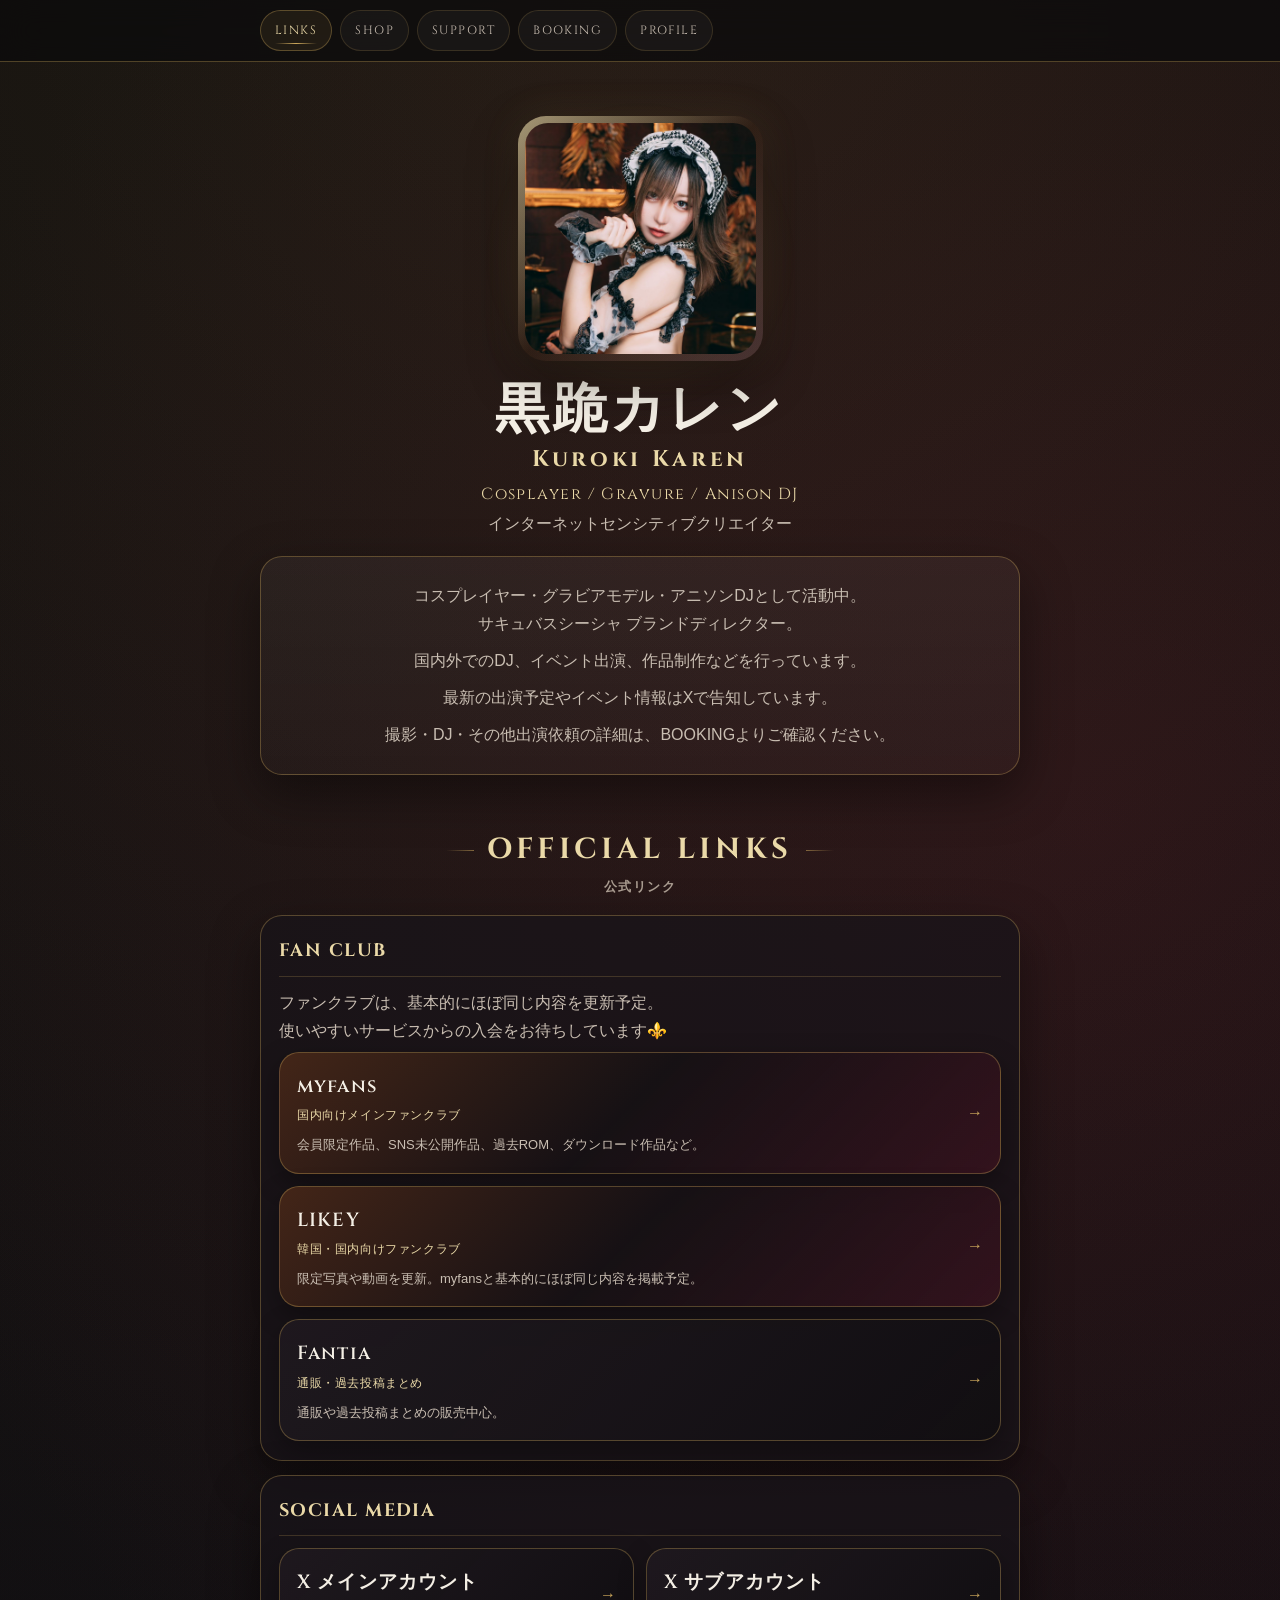
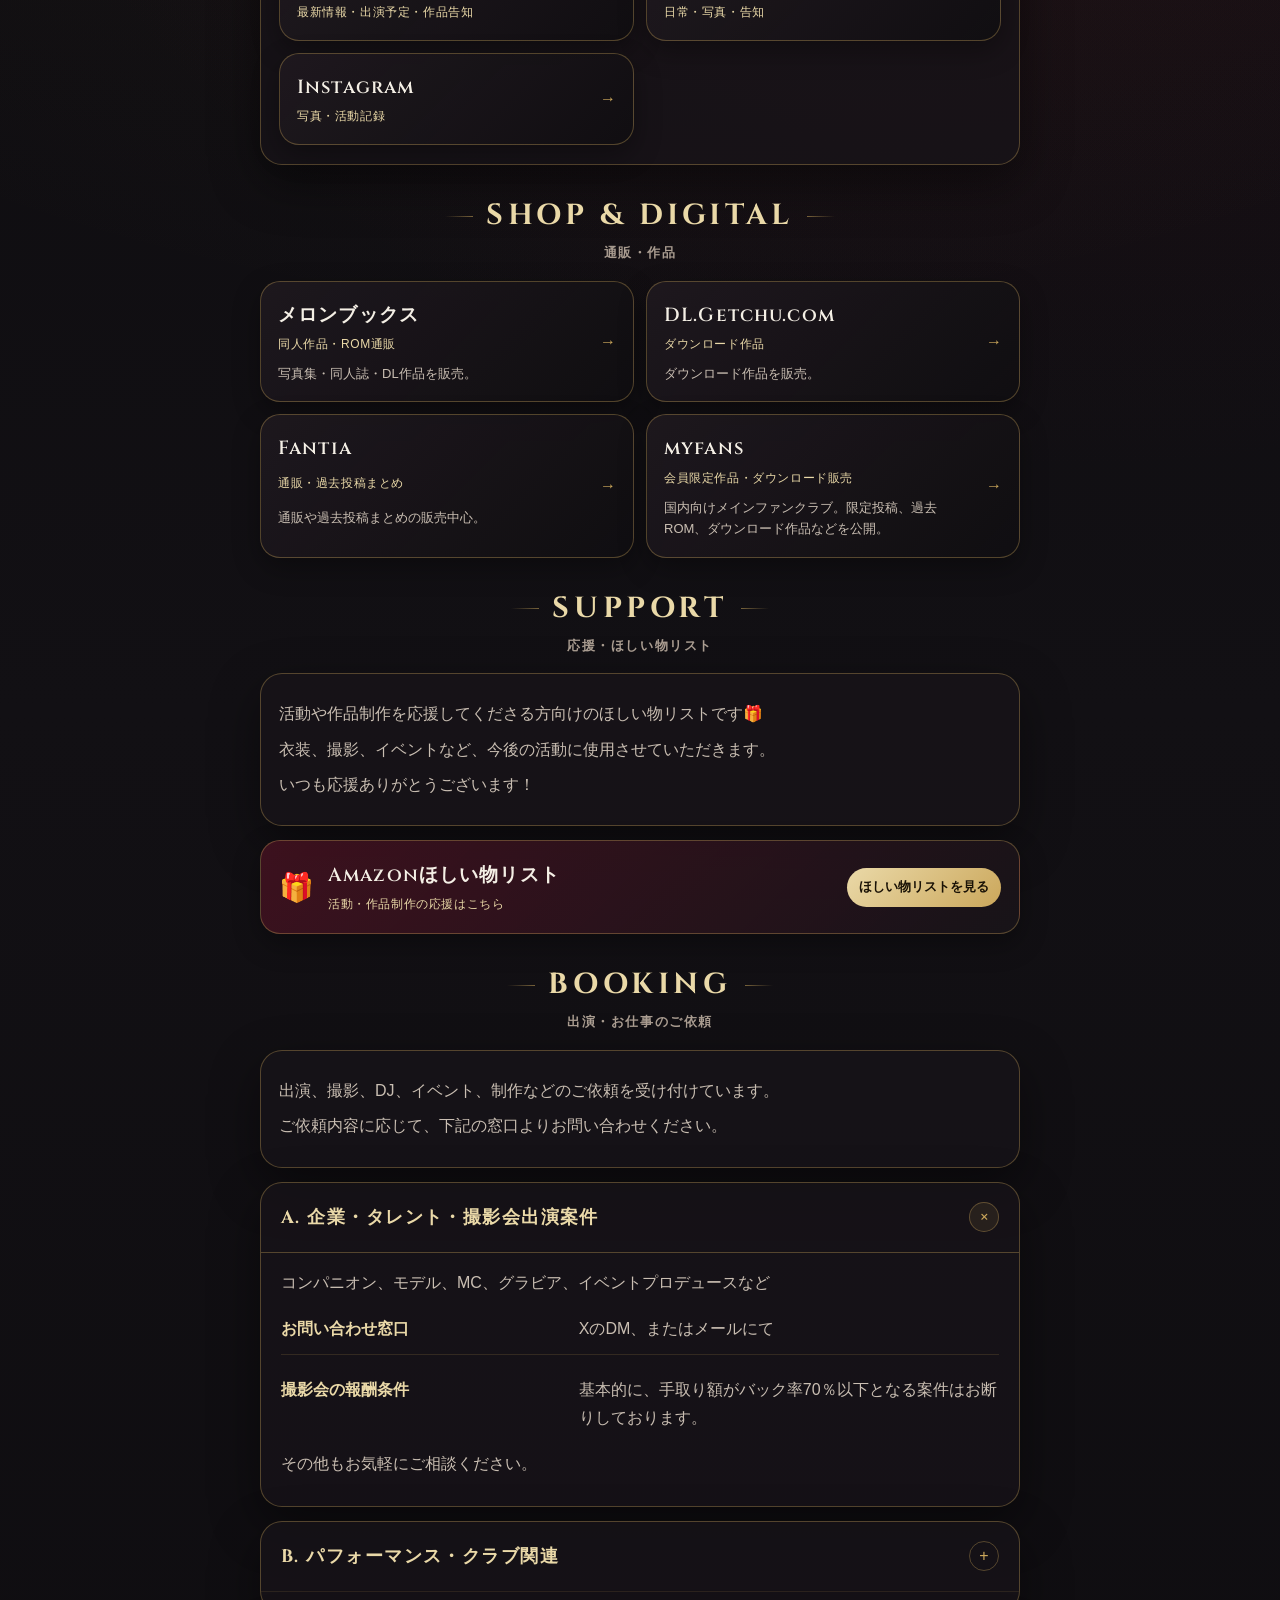
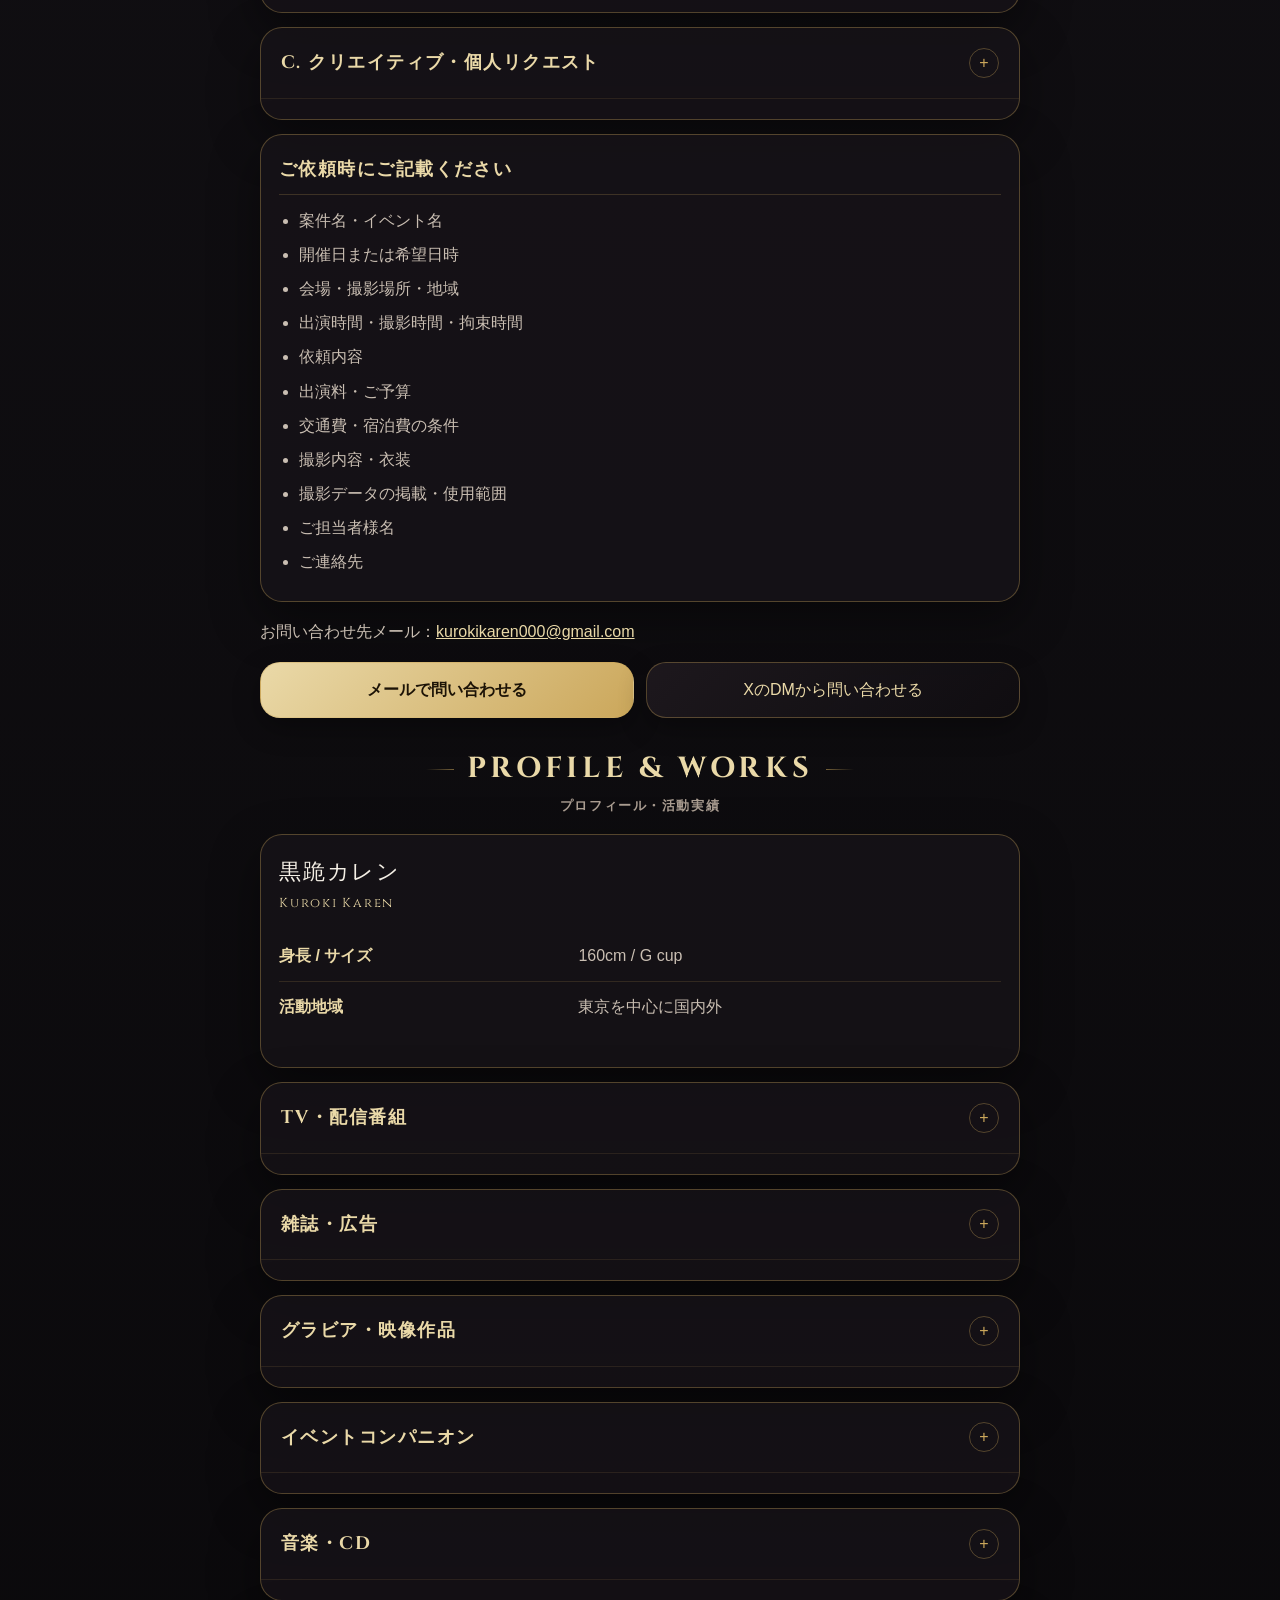
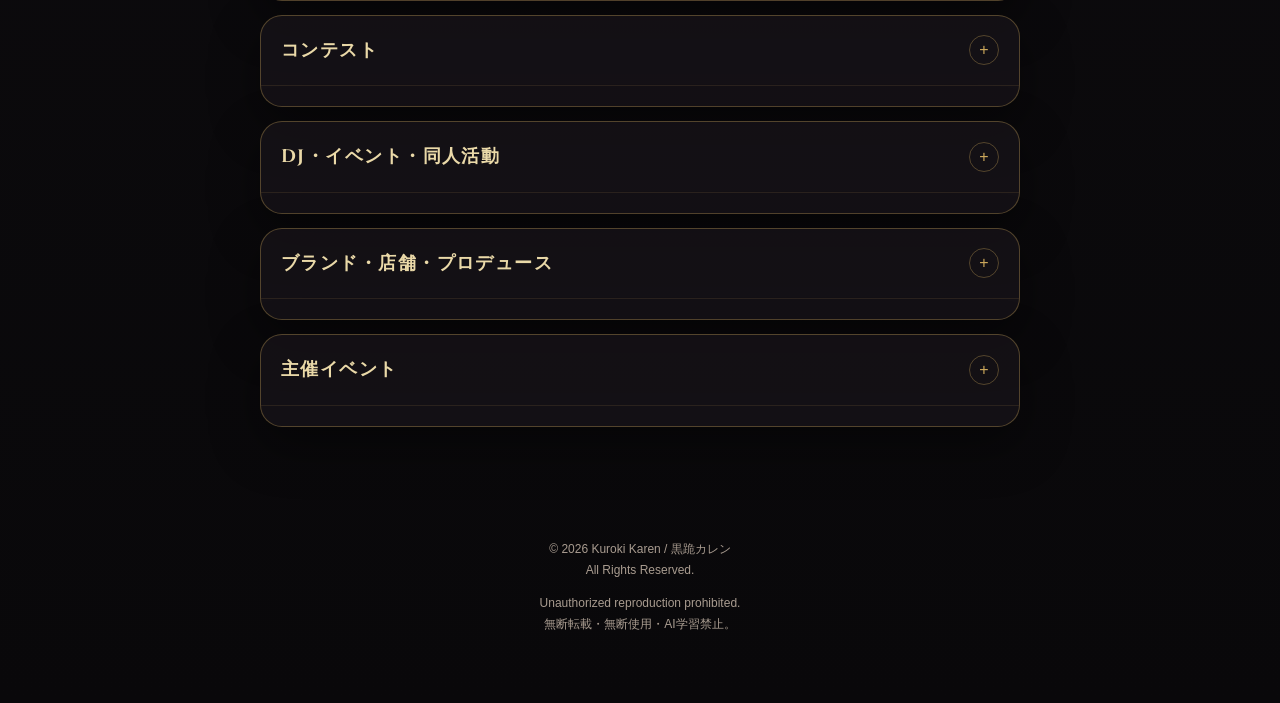
==== index.html @ 78066bfc "Update index.html" ====
<!DOCTYPE html>
<html lang="ja" class="no-js">
<head>
<meta charset="UTF-8" />
<meta name="viewport" content="width=device-width, initial-scale=1.0, viewport-fit=cover" />
<title>黒跪カレン Kuroki Karen｜Official Links</title>
<meta name="description" content="コスプレイヤー・グラビアモデル・アニソンDJとして活動する黒跪カレンのプロフィール、SNS、ファンクラブ、通販、作品、仕事依頼をまとめた公式リンクページです。" />
<meta name="theme-color" content="#0B0A0C" />
<link rel="canonical" href="https://kurokikaren000.github.io/" />
<link rel="icon" type="image/png" href="assets/favicon.png" />
<link rel="apple-touch-icon" href="assets/favicon.png" />
<meta property="og:type" content="profile" />
<meta property="og:url" content="https://kurokikaren000.github.io/" />
<meta property="og:title" content="黒跪カレン｜Official Links" />
<meta property="og:description" content="Cosplayer / Gravure / Anison DJ 黒跪カレンの公式プロフィール・SNS・ファンクラブ・作品情報。" />
<meta property="og:image" content="https://kurokikaren000.github.io/assets/ogp.webp" />
<meta property="og:site_name" content="黒跪カレン Official Links" />
<meta name="twitter:card" content="summary_large_image" />
<meta name="twitter:title" content="黒跪カレン｜Official Links" />
<meta name="twitter:description" content="Cosplayer / Gravure / Anison DJ 黒跪カレンの公式プロフィール・SNS・ファンクラブ・作品情報。" />
<meta name="twitter:image" content="https://kurokikaren000.github.io/assets/ogp.webp" />
<link rel="preconnect" href="https://fonts.googleapis.com" />
<link rel="preconnect" href="https://fonts.gstatic.com" crossorigin />
<link href="https://fonts.googleapis.com/css2?family=Cinzel:wght@400;600&display=swap" rel="stylesheet" />
<link rel="stylesheet" href="style.css?v=4" />
</head>
<body>
<span id="top"></span>
<a class="skip-link" href="#main">本文へスキップ</a>

<nav class="topnav" aria-label="ページ内ナビ">
  <ul>
    <li><a href="#links">LINKS</a></li>
    <li><a href="#shop">SHOP</a></li>
    <li><a href="#support">SUPPORT</a></li>
    <li><a href="#booking">BOOKING</a></li>
    <li><a href="#profile">PROFILE</a></li>
  </ul>
</nav>

<main id="main">
  <header class="profile">
    <div class="avatar">
      <img src="assets/profile.webp" width="800" height="800" alt="黒跪カレンのプロフィール写真" decoding="async" />
    </div>

    <h1 class="name">黒跪カレン<span class="name-en">Kuroki&nbsp;Karen</span></h1>
    <p class="role">Cosplayer / Gravure / Anison DJ</p>
    <p class="role-sub">インターネットセンシティブクリエイター</p>

    <div class="bio">
      <p>コスプレイヤー・グラビアモデル・アニソンDJとして活動中。<br>サキュバスシーシャ ブランドディレクター。</p>
      <p>国内外でのDJ、イベント出演、作品制作などを行っています。</p>
      <p>最新の出演予定やイベント情報はXで告知しています。</p>
      <p>撮影・DJ・その他出演依頼の詳細は、BOOKINGよりご確認ください。</p>
    </div>
  </header>

  <section class="block" id="links" aria-labelledby="links-h">
    <h2 class="sec-title" id="links-h"><span class="en">OFFICIAL LINKS</span><span class="ja">公式リンク</span></h2>

    <div class="panel">
      <h3 class="panel-h">FAN CLUB</h3>
      <p class="note">ファンクラブは、基本的にほぼ同じ内容を更新予定。<br>使いやすいサービスからの入会をお待ちしています⚜️</p>

      <div class="cards">
        <a class="card card--pick" href="https://myfans.jp/kuroki_karen?utm_medium=referral&utm_source=share&utm_campaign=user_show_share" target="_blank" rel="noopener noreferrer">
          <span class="card-head"><span class="card-title">myfans</span><span class="card-sub">国内向けメインファンクラブ</span></span>
          <span class="card-desc">会員限定作品、SNS未公開作品、過去ROM、ダウンロード作品など。</span>
          <span class="card-go" aria-hidden="true">→</span>
        </a>
        <a class="card card--pick" href="https://linkpota.to/kuroki_karen" target="_blank" rel="noopener noreferrer">
          <span class="card-head"><span class="card-title">LIKEY</span><span class="card-sub">韓国・国内向けファンクラブ</span></span>
          <span class="card-desc">限定写真や動画を更新。myfansと基本的にほぼ同じ内容を掲載予定。</span>
          <span class="card-go" aria-hidden="true">→</span>
        </a>
        <a class="card" href="https://fantia.jp/fanclubs/16876" target="_blank" rel="noopener noreferrer">
          <span class="card-head"><span class="card-title">Fantia</span><span class="card-sub">通販・過去投稿まとめ</span></span>
          <span class="card-desc">通販や過去投稿まとめの販売中心。</span>
          <span class="card-go" aria-hidden="true">→</span>
        </a>
      </div>
    </div>

    <div class="panel">
      <h3 class="panel-h">SOCIAL MEDIA</h3>
      <div class="cards cards--2">
        <a class="card" href="https://x.com/kuroki_karen" target="_blank" rel="noopener noreferrer">
          <span class="card-head"><span class="card-title">X メインアカウント</span><span class="card-sub">最新情報・出演予定・作品告知</span></span>
          <span class="card-go" aria-hidden="true">→</span>
        </a>
        <a class="card" href="https://x.com/kuroki_karen000" target="_blank" rel="noopener noreferrer">
          <span class="card-head"><span class="card-title">X サブアカウント</span><span class="card-sub">日常・写真・告知</span></span>
          <span class="card-go" aria-hidden="true">→</span>
        </a>
        <a class="card" href="https://www.instagram.com/kuroki_karen/" target="_blank" rel="noopener noreferrer">
          <span class="card-head"><span class="card-title">Instagram</span><span class="card-sub">写真・活動記録</span></span>
          <span class="card-go" aria-hidden="true">→</span>
        </a>
      </div>
    </div>
  </section>

  <section class="block" id="shop" aria-labelledby="shop-h">
    <h2 class="sec-title" id="shop-h"><span class="en">SHOP &amp; DIGITAL</span><span class="ja">通販・作品</span></h2>
    <div class="cards cards--2">
      <a class="card" href="https://www.melonbooks.co.jp/circle/index.php?circle_id=67396" target="_blank" rel="noopener noreferrer">
        <span class="card-head"><span class="card-title">メロンブックス</span><span class="card-sub">同人作品・ROM通販</span></span>
        <span class="card-desc">写真集・同人誌・DL作品を販売。</span><span class="card-go" aria-hidden="true">→</span>
      </a>
      <a class="card" href="https://dl.getchu.com/search/dojin_circle_detail.php?id=7121" target="_blank" rel="noopener noreferrer">
        <span class="card-head"><span class="card-title">DL.Getchu.com</span><span class="card-sub">ダウンロード作品</span></span>
        <span class="card-desc">ダウンロード作品を販売。</span><span class="card-go" aria-hidden="true">→</span>
      </a>
      <a class="card" href="https://fantia.jp/fanclubs/16876" target="_blank" rel="noopener noreferrer">
        <span class="card-head"><span class="card-title">Fantia</span><span class="card-sub">通販・過去投稿まとめ</span></span>
        <span class="card-desc">通販や過去投稿まとめの販売中心。</span><span class="card-go" aria-hidden="true">→</span>
      </a>
      <a class="card" href="https://myfans.jp/kuroki_karen?utm_medium=referral&utm_source=share&utm_campaign=user_show_share" target="_blank" rel="noopener noreferrer">
        <span class="card-head"><span class="card-title">myfans</span><span class="card-sub">会員限定作品・ダウンロード販売</span></span>
        <span class="card-desc">国内向けメインファンクラブ。限定投稿、過去ROM、ダウンロード作品などを公開。</span><span class="card-go" aria-hidden="true">→</span>
      </a>
    </div>
  </section>

  <section class="block" id="support" aria-labelledby="support-h">
    <h2 class="sec-title" id="support-h"><span class="en">SUPPORT</span><span class="ja">応援・ほしい物リスト</span></h2>
    <div class="lead">
      <p>活動や作品制作を応援してくださる方向けのほしい物リストです🎁</p>
      <p>衣装、撮影、イベントなど、今後の活動に使用させていただきます。</p>
      <p>いつも応援ありがとうございます！</p>
    </div>
    <a class="support-card" href="https://www.amazon.jp/hz/wishlist/ls/1CM49VY6FRV9Y?ref_=wl_share" target="_blank" rel="noopener noreferrer">
      <span class="gift" aria-hidden="true">🎁</span>
      <span class="support-text"><span class="card-title">Amazonほしい物リスト</span><span class="card-sub">活動・作品制作の応援はこちら</span></span>
      <span class="support-btn">ほしい物リストを見る</span>
    </a>
  </section>

  <section class="block" id="booking" aria-labelledby="booking-h">
    <h2 class="sec-title" id="booking-h"><span class="en">BOOKING</span><span class="ja">出演・お仕事のご依頼</span></h2>
    <div class="lead">
      <p>出演、撮影、DJ、イベント、制作などのご依頼を受け付けています。</p>
      <p>ご依頼内容に応じて、下記の窓口よりお問い合わせください。</p>
    </div>

    <div class="panel"><h3 class="panel-h">A. 企業・タレント・撮影会出演案件</h3>
      <p class="note">コンパニオン、モデル、MC、グラビア、イベントプロデュースなど</p>
      <dl class="pricing"><div><dt>お問い合わせ窓口</dt><dd>XのDM、またはメールにて</dd></div><div><dt>撮影会の報酬条件</dt><dd>基本的に、手取り額がバック率70％以下となる案件はお断りしております。</dd></div></dl>
      <p class="note">その他もお気軽にご相談ください。</p>
    </div>

    <div class="panel"><h3 class="panel-h">B. パフォーマンス・クラブ関連</h3>
      <p class="note">DJ、パーティーガール、イベントプロデュース、ブッキングなど</p>
      <p class="contact-line">窓口：<a href="https://x.com/kuroki_karen" target="_blank" rel="noopener noreferrer">XのDM</a></p>
      <dl class="pricing"><div><dt>DJ出演</dt><dd>8,000円〜＋交通費</dd></div><div><dt>テキーラガール / パーティーガール</dt><dd>固定10,000円〜＋販売バック</dd></div><div><dt>イベントプロデュース / ブッキング</dt><dd>内容、規模、拘束時間により応相談</dd></div></dl>
      <p class="note">イベント規模、拘束時間、遠征の有無などにより、料金は別途ご相談可能です。</p>
    </div>

    <div class="panel"><h3 class="panel-h">C. クリエイティブ・個人リクエスト</h3>
      <p class="note">個人撮影、デザイン、ROM表紙制作、イラスト制作、同人イベント売り子など</p>
      <p class="contact-line">窓口：<a href="https://x.com/kuroki_karen" target="_blank" rel="noopener noreferrer">XのDM</a></p>
      <dl class="pricing"><div><dt>個人リクエスト撮影｜私服などの屋外撮影</dt><dd>1時間 10,000円</dd></div><div><dt>個人リクエスト撮影｜セクシー衣装の室内撮影</dt><dd>1時間 15,000円前後</dd></div><div><dt>動画撮影オプション</dt><dd>＋5,000円 / 1時間</dd></div><div><dt>同人イベントの売り子</dt><dd>基本15,000円〜＋往復交通費</dd></div><div><dt>ROM表紙制作</dt><dd>5,000円〜</dd></div><div><dt>カラーイラスト制作</dt><dd>背景なし・キャラクター単体 10,000円〜</dd></div></dl>
      <div class="inner-panel"><h4 class="panel-h">個人撮影の重要事項</h4><ul class="checklist"><li>ヌード撮影はお受けしておりません</li><li>撮影データの無断販売・無断掲載は禁止です</li><li>掲載時はレタッチおよび事前確認が必須です</li><li>スタジオ代はご依頼者様のご負担をお願いいたします</li><li>撮影内容、衣装、場所によってはお受けできない場合があります</li></ul></div>
      <p class="note">ROM表紙制作はリテイク1回まで、納期は2週間〜1か月程度です。<br>販売物への使用など商用利用を伴う場合は、内容により料金が変動します。<br>その他の詳細はXのDMにてご相談ください。</p>
    </div>

    <div class="panel"><h3 class="panel-h">ご依頼時にご記載ください</h3>
      <ul class="checklist"><li>案件名・イベント名</li><li>開催日または希望日時</li><li>会場・撮影場所・地域</li><li>出演時間・撮影時間・拘束時間</li><li>依頼内容</li><li>出演料・ご予算</li><li>交通費・宿泊費の条件</li><li>撮影内容・衣装</li><li>撮影データの掲載・使用範囲</li><li>ご担当者様名</li><li>ご連絡先</li></ul>
    </div>

    <p class="contact-line">お問い合わせ先メール：<a href="mailto:kurokikaren000@gmail.com">kurokikaren000@gmail.com</a></p>
    <div class="btn-row"><a class="btn btn--gold" href="mailto:kurokikaren000@gmail.com?subject=出演・お仕事のご依頼">メールで問い合わせる</a><a class="btn" href="https://x.com/kuroki_karen" target="_blank" rel="noopener noreferrer">XのDMから問い合わせる</a></div>
  </section>

  <section class="block" id="profile" aria-labelledby="profile-h">
    <h2 class="sec-title" id="profile-h"><span class="en">PROFILE &amp; WORKS</span><span class="ja">プロフィール・活動実績</span></h2>
    <div class="panel"><p class="works-name">黒跪カレン<span>Kuroki Karen</span></p><dl class="facts"><div><dt>身長 / サイズ</dt><dd>160cm / G cup</dd></div><div><dt>活動地域</dt><dd>東京を中心に国内外</dd></div></dl></div>
    <div class="panel"><h3 class="panel-h">TV・配信番組</h3><ul class="works"><li>Tokyo MX「エスエス」商品紹介コーナー レギュラー出演</li><li>Tokyo MX「エスエス」年明けカウントダウン エキストラ出演</li><li>FRESH!「うにいかTV」メインMC・冠番組出演</li></ul></div>
    <div class="panel"><h3 class="panel-h">雑誌・広告</h3><ul class="works"><li>「実話ナックルズGOLD」3月号 グラビア掲載</li><li>dazzystore 歌舞伎町ハロウィン ドレス衣装広告モデル</li><li>「月刊コミックZERO-SUM」裏表紙 コスプレ掲載</li><li>「2025コスホリックSPECIAL」Fantia広告モデル掲載</li></ul></div>
    <div class="panel"><h3 class="panel-h">グラビア・映像作品</h3><ul class="works"><li>DMMDL VR「Apartment Days! act1 黒跪カレン」出演</li><li>DMMDL VR「Apartment Days! act2 黒跪カレン」出演</li><li>NIKKE C105公式動画 ラピ役出演</li></ul></div>
    <div class="panel"><h3 class="panel-h">イベントコンパニオン</h3><ul class="works"><li>イギリス「HYPER JAPAN 2019」日本代表コスプレイヤー</li><li>シャドウバース アルテマ杯 コンパニオン／アルビダ役</li></ul></div>
    <div class="panel"><h3 class="panel-h">音楽・CD</h3><ul class="works"><li>PariPismオリジナル楽曲「TEEN☆POP」メインボーカル（楽曲制作：まろん / IOSYS）</li></ul></div>
    <div class="panel"><h3 class="panel-h">コンテスト</h3><ul class="works"><li>TENGA ハロウィンコスプレコンテスト 優勝</li><li>アニクラJAM 第2回コスプレコンテスト 優勝</li><li>COSCREAM 2019 コスプレコンテスト 準優勝</li></ul></div>
    <div class="panel"><h3 class="panel-h">DJ・イベント・同人活動</h3><ul class="works"><li>TENGA × 原宿ビットシアター トークショー ゲスト出演</li><li>歌舞伎町「PariPism」レギュラー出演（2016〜2018）</li><li>肉フェス TOKYO 2017 WONDERLAND 出演</li><li>夏の宴・冬の宴 出演</li><li>泡パ GIRLS SUMMER（club asia）出演</li><li>アニクラTMA 出演</li><li>2024 夏の宴 BLACK STAGE DJ出演</li><li>「ガヴリールドロップアウト」原作者・うかみ先生スペースにて売り子</li><li>東方サークル「冷女又」るなてぃっく先生スペースにて売り子</li><li>マカオ「IF同人文化祭15」DJ出演</li><li>肉フェス2025 やぐらステージ DJ出演</li><li>シンガポール「Costica Indies+ 2025」DJ出演</li></ul></div>
    <div class="panel"><h3 class="panel-h">ブランド・店舗・プロデュース</h3><ul class="works"><li>AngelShisha WINGS 店長</li><li>持ち運びシーシャ「SLASH」公式アンバサダー</li><li>サキュバスシーシャ ブランドディレクター</li><li>六本木バーレスク主催「#ヤバイがすぎる」イベントプロデュース・ブッキング担当</li></ul></div>
    <div class="panel"><h3 class="panel-h">主催イベント</h3><ul class="works"><li>女音</li><li>アニマッド</li><li>GeekBash</li></ul></div>
  </section>
</main>

<footer class="footer"><p class="copy">© <span id="year">2026</span> Kuroki Karen / 黒跪カレン<br>All Rights Reserved.</p><p class="warn">Unauthorized reproduction prohibited.<br>無断転載・無断使用・AI学習禁止。</p></footer>
<a class="to-top" href="#top" aria-label="ページ上部へ戻る">↑</a>
<script src="script.js" defer></script>
</body>
</html>
---- style.css ----
:root{
  --bg:#0b0a0c;--bg2:#151116;--panel:rgba(24,20,25,.72);--panel2:rgba(37,29,35,.78);
  --text:#f4efe5;--muted:#c9beb2;--soft:#a99c90;--gold:#cba75b;--gold-lt:#ead9a8;--gold-line:rgba(203,167,91,.35);
  --wine:#4b1222;--pink:#b98b93;--shadow:0 18px 50px rgba(0,0,0,.42);--radius:22px;--font-en:'Cinzel',serif;
}
*{box-sizing:border-box}html{scroll-behavior:smooth;background:var(--bg)}body{margin:0;color:var(--text);font-family:-apple-system,BlinkMacSystemFont,'Hiragino Kaku Gothic ProN','Yu Gothic',Meiryo,sans-serif;font-size:16px;line-height:1.75;background:radial-gradient(circle at 50% 0,rgba(203,167,91,.13),transparent 35%),radial-gradient(circle at 85% 15%,rgba(112,20,44,.22),transparent 26%),linear-gradient(180deg,#09080a,#121014 42%,#09080a);min-height:100vh;overflow-x:hidden}body::before{content:"";position:fixed;inset:0;z-index:-2;background-image:linear-gradient(rgba(255,255,255,.025) 1px,transparent 1px),linear-gradient(90deg,rgba(255,255,255,.018) 1px,transparent 1px);background-size:38px 38px;mask-image:linear-gradient(to bottom,rgba(0,0,0,.8),transparent 86%)}body::after{content:"";position:fixed;inset:0;z-index:-1;background:radial-gradient(circle at 20% 30%,rgba(203,167,91,.08),transparent 24%),radial-gradient(circle at 90% 70%,rgba(185,139,147,.12),transparent 28%);pointer-events:none}a{color:inherit}img{max-width:100%;display:block}.skip-link{position:absolute;left:-999px;top:8px;background:#fff;color:#000;padding:8px 12px;border-radius:8px;z-index:999}.skip-link:focus{left:8px}.topnav{position:sticky;top:0;z-index:50;padding:10px max(12px,env(safe-area-inset-left));backdrop-filter:blur(16px);background:rgba(11,10,12,.72);border-bottom:1px solid var(--gold-line)}.topnav ul{max-width:760px;margin:0 auto;padding:0;display:flex;gap:8px;list-style:none;overflow-x:auto;scrollbar-width:none}.topnav ul::-webkit-scrollbar{display:none}.topnav a{display:block;position:relative;white-space:nowrap;text-decoration:none;color:var(--muted);font-family:var(--font-en);font-size:12px;letter-spacing:.12em;padding:9px 14px;border:1px solid rgba(203,167,91,.18);border-radius:999px;background:rgba(255,255,255,.035);transition:.25s ease}.topnav a:hover,.topnav a.is-active{color:var(--gold-lt);border-color:var(--gold-line);background:rgba(203,167,91,.09)}.topnav a::after{content:"";position:absolute;left:14px;right:14px;bottom:6px;height:1px;background:linear-gradient(90deg,transparent,var(--gold),transparent);transform:scaleX(0);transition:.25s}.topnav a.is-active::after{transform:scaleX(1)}main{width:min(760px,calc(100% - 26px));margin:0 auto;padding:34px 0 70px}.profile{text-align:center;position:relative;isolation:isolate;padding:20px 0 24px}.profile::before{content:"";position:absolute;z-index:-1;width:310px;height:310px;left:50%;top:6px;transform:translateX(-50%);border-radius:50%;background:radial-gradient(circle,rgba(203,167,91,.16),transparent 68%);filter:blur(10px);animation:profileGlow 5.5s ease-in-out infinite}.avatar{position:relative;width:min(58vw,245px);margin:0 auto 22px;border-radius:28px;padding:7px;background:linear-gradient(135deg,rgba(234,217,168,.65),rgba(78,44,18,.18),rgba(185,139,147,.22));box-shadow:var(--shadow),0 0 38px rgba(203,167,91,.12);transition:.35s}.avatar::before{content:"";position:absolute;inset:-8px;border:1px solid rgba(231,216,176,.26);border-radius:34px;animation:avatarRing 7s linear infinite}.avatar img{aspect-ratio:1/1;object-fit:cover;border-radius:23px;background:#1b171b}.name{font-family:var(--font-en);letter-spacing:.06em;font-size:clamp(31px,9vw,54px);line-height:1.05;margin:8px 0}.name-en{display:block;font-size:.42em;color:var(--gold-lt);letter-spacing:.16em;margin-top:8px}.role{font-family:var(--font-en);color:var(--gold-lt);letter-spacing:.09em;margin:8px 0 0}.role-sub{color:var(--muted);margin:2px 0 18px}.bio{color:var(--muted);background:linear-gradient(180deg,rgba(255,255,255,.045),rgba(255,255,255,.018));border:1px solid var(--gold-line);border-radius:var(--radius);padding:17px 18px;box-shadow:var(--shadow)}.bio p{margin:.55em 0}.block{margin:30px 0}.sec-title{text-align:center;margin:0 0 16px}.sec-title .en{display:inline-block;position:relative;font-family:var(--font-en);letter-spacing:.16em;color:var(--gold-lt);font-size:clamp(19px,5vw,29px);line-height:1.1}.sec-title .ja{display:block;color:var(--soft);font-size:13px;margin-top:5px;letter-spacing:.12em}.sec-title .en::before,.sec-title .en::after{content:"";position:absolute;top:50%;width:28px;height:1px;background:linear-gradient(90deg,transparent,var(--gold));opacity:.55}.sec-title .en::before{right:calc(100% + 13px)}.sec-title .en::after{left:calc(100% + 13px);transform:scaleX(-1)}.lead,.panel{background:var(--panel);border:1px solid var(--gold-line);border-radius:var(--radius);padding:19px 18px;box-shadow:var(--shadow);margin:14px 0}.lead p,.note{margin:.45em 0;color:var(--muted)}.panel-h{font-family:var(--font-en);letter-spacing:.08em;color:var(--gold-lt);font-size:18px;margin:0 0 12px;padding-bottom:9px;border-bottom:1px solid rgba(203,167,91,.22)}.cards{display:grid;grid-template-columns:1fr;gap:12px}.cards--2{grid-template-columns:repeat(2,minmax(0,1fr))}.card,.support-card,.btn{position:relative;overflow:hidden;text-decoration:none;border:1px solid var(--gold-line);border-radius:20px;background:linear-gradient(135deg,rgba(31,25,31,.9),rgba(16,14,17,.84));box-shadow:0 10px 28px rgba(0,0,0,.32);transition:transform .25s ease,border-color .25s ease,box-shadow .25s ease}.card{display:grid;gap:8px;padding:17px 46px 17px 17px;min-height:92px}.card--pick{background:linear-gradient(135deg,rgba(72,40,24,.9),rgba(22,17,20,.9) 48%,rgba(75,18,34,.5))}.card-head{display:grid;gap:2px}.card-title{font-family:var(--font-en);font-size:19px;color:var(--text);letter-spacing:.06em;font-weight:600}.card-sub{font-size:12px;color:var(--gold-lt);letter-spacing:.05em}.card-desc{font-size:13px;color:var(--muted);line-height:1.65}.card-go{position:absolute;right:17px;top:50%;transform:translateY(-50%);color:var(--gold);transition:.25s}.card:hover{transform:translateY(-4px);border-color:rgba(231,216,176,.6);box-shadow:0 16px 38px rgba(0,0,0,.46),0 0 24px rgba(203,167,91,.13)}.card:hover .card-go{transform:translate(4px,-50%)}.support-card{display:flex;align-items:center;gap:14px;padding:18px;background:linear-gradient(135deg,rgba(75,18,34,.76),rgba(24,20,25,.92));}.gift{font-size:28px}.support-text{display:grid;gap:2px;flex:1}.support-btn{font-size:13px;color:#1a1206;background:linear-gradient(135deg,var(--gold-lt),var(--gold));padding:8px 12px;border-radius:999px;font-weight:700}.pricing{display:grid;gap:10px;margin:0}.pricing div,.facts div{display:grid;grid-template-columns:minmax(120px,.85fr) 1.25fr;gap:12px;padding:11px 0;border-bottom:1px solid rgba(203,167,91,.16)}.pricing div:last-child,.facts div:last-child{border-bottom:0}.pricing dt,.facts dt{color:var(--gold-lt);font-weight:700}.pricing dd,.facts dd{margin:0;color:var(--muted)}.checklist,.works{margin:0;padding-left:1.25em;color:var(--muted)}.checklist li,.works li{margin:.38em 0}.inner-panel{background:rgba(255,255,255,.03);border:1px solid rgba(203,167,91,.18);border-radius:16px;padding:14px;margin:14px 0}.contact-line{color:var(--muted)}.contact-line a{color:var(--gold-lt)}.btn-row{display:grid;grid-template-columns:1fr 1fr;gap:12px;margin-top:14px}.btn{display:grid;place-items:center;text-align:center;min-height:52px;padding:13px 14px;color:var(--gold-lt)}.btn--gold{color:#1c1306;background:linear-gradient(135deg,var(--gold-lt),var(--gold));font-weight:800}.works-name{font-family:var(--font-en);font-size:22px;letter-spacing:.08em;margin:0 0 12px}.works-name span{display:block;font-size:13px;color:var(--gold-lt)}.footer{text-align:center;color:var(--soft);font-size:12px;width:min(760px,calc(100% - 26px));margin:0 auto;padding:0 0 56px}.to-top{position:fixed;right:14px;bottom:14px;z-index:80;width:44px;height:44px;border-radius:50%;display:grid;place-items:center;text-decoration:none;color:#1a1206;background:linear-gradient(135deg,var(--gold-lt),var(--gold));box-shadow:0 10px 24px rgba(0,0,0,.35);opacity:0;pointer-events:none;transform:translateY(8px);transition:.25s}.to-top.is-visible{opacity:1;pointer-events:auto;transform:none}.card::before,.support-card::before,.btn::before{content:"";position:absolute;top:-120%;left:-55%;width:42%;height:320%;background:linear-gradient(90deg,transparent,rgba(255,255,255,.12),transparent);transform:rotate(18deg);transition:left .7s ease;pointer-events:none}.card:hover::before,.support-card:hover::before,.btn:hover::before{left:125%}.js .reveal-item{opacity:0;transform:translateY(22px);transition:opacity .72s cubic-bezier(.2,.7,.2,1),transform .72s cubic-bezier(.2,.7,.2,1);transition-delay:var(--reveal-delay,0ms)}.js .reveal-item.is-revealed{opacity:1;transform:none}.panel.is-accordion{padding:0;overflow:hidden}.accordion-trigger{width:100%;border:0;background:transparent;color:inherit;display:flex;align-items:center;justify-content:space-between;gap:18px;padding:19px 20px;text-align:left;cursor:pointer;font:inherit}.accordion-trigger .panel-h{flex:1;margin:0;padding:0;border:0}.accordion-icon{flex:0 0 30px;width:30px;height:30px;display:grid;place-items:center;border:1px solid var(--gold-line);border-radius:50%;color:var(--gold);transition:.28s}.accordion-trigger[aria-expanded="true"] .accordion-icon{transform:rotate(45deg);background:rgba(203,167,91,.1)}.accordion-content{display:grid;grid-template-rows:0fr;opacity:.35;transition:grid-template-rows .4s ease,opacity .3s ease}.accordion-content>.accordion-inner{min-height:0;overflow:hidden}.accordion-trigger[aria-expanded="true"]+.accordion-content{grid-template-rows:1fr;opacity:1}.accordion-inner{padding:0 20px 20px;border-top:1px solid var(--gold-line)}.accordion-inner>:first-child{margin-top:16px}.card:active,.support-card:active,.btn:active{transform:scale(.985);border-color:rgba(231,216,176,.78);box-shadow:0 0 0 1px rgba(203,167,91,.22) inset,0 0 24px rgba(203,167,91,.28),0 8px 24px rgba(0,0,0,.38)}@keyframes profileGlow{0%,100%{opacity:.55;transform:translateX(-50%) scale(.94)}50%{opacity:1;transform:translateX(-50%) scale(1.06)}}@keyframes avatarRing{0%{transform:rotate(0deg);opacity:.35}50%{opacity:.8}100%{transform:rotate(360deg);opacity:.35}}@keyframes mobileShine{0%,68%{left:-60%;opacity:0}72%{opacity:.75}88%{left:130%;opacity:.45}100%{left:130%;opacity:0}}@media (hover:none){.card:hover,.support-card:hover,.btn:hover,.avatar:hover{transform:none}.card::before,.support-card::before,.btn::before{display:block;left:-60%;animation:mobileShine 5.8s ease-in-out infinite}.card:nth-child(2n)::before{animation-delay:1.2s}.card:nth-child(3n)::before{animation-delay:2.4s}.support-card::before{animation-delay:.8s}}@media (max-width:620px){main{width:min(100% - 22px,760px);padding-top:24px}.cards--2,.btn-row{grid-template-columns:1fr}.card{min-height:84px}.pricing div,.facts div{grid-template-columns:1fr;gap:2px}.support-card{align-items:flex-start;flex-wrap:wrap}.support-btn{width:100%;text-align:center}.sec-title .en::before,.sec-title .en::after{display:none}}@media (prefers-reduced-motion:reduce){*,*::before,*::after{animation:none!important;transition:none!important;scroll-behavior:auto!important}.js .reveal-item{opacity:1;transform:none}}


/* =====================================================
   TOP IMAGE FIX v4
   トップ画像を必ず正方形に固定する最終上書き
   ===================================================== */
.profile .avatar{
  position: relative !important;
  width: min(58vw, 245px) !important;
  height: auto !important;
  aspect-ratio: 1 / 1 !important;
  margin: 0 auto 22px !important;
  overflow: hidden !important;
  border-radius: 28px !important;
  padding: 7px !important;
}

.profile .avatar img{
  width: 100% !important;
  height: 100% !important;
  aspect-ratio: auto !important;
  object-fit: cover !important;
  display: block !important;
  border-radius: 23px !important;
}

@media (max-width: 620px){
  .profile .avatar{
    width: min(72vw, 245px) !important;
  }
}
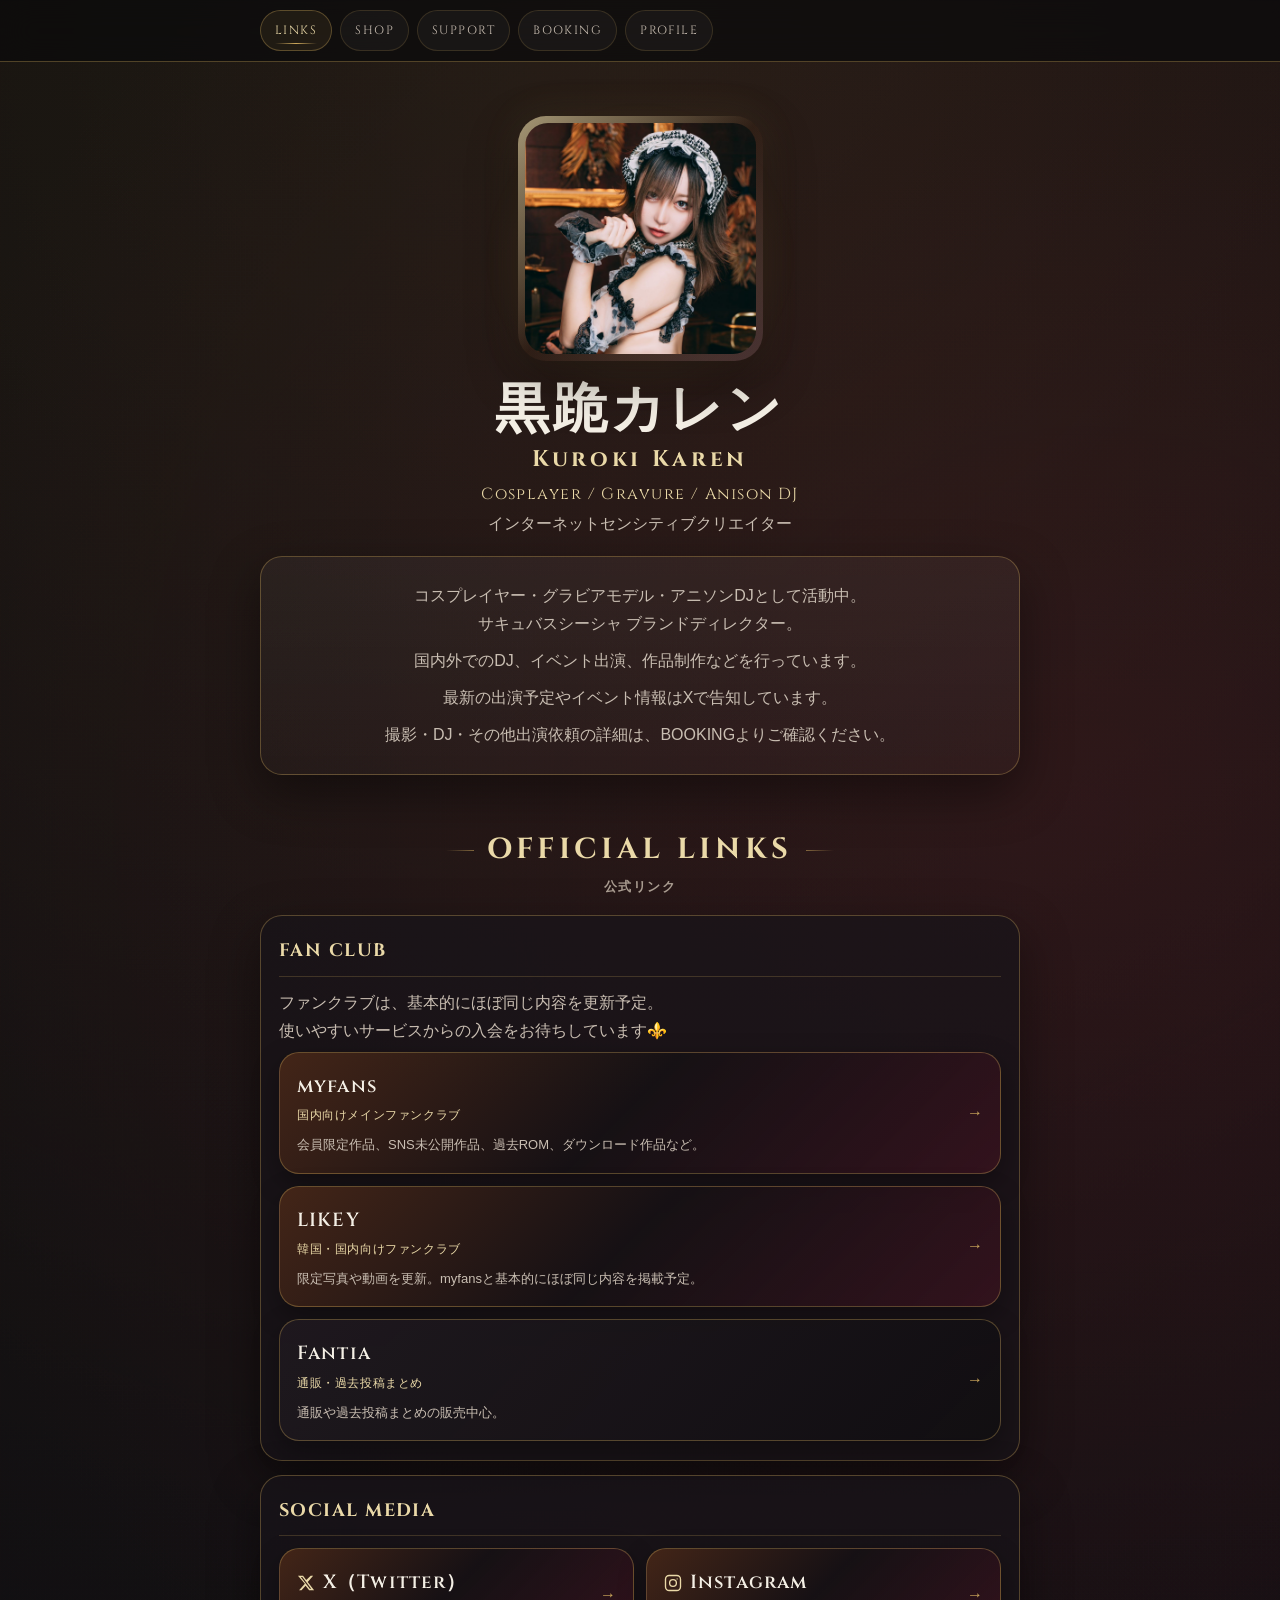
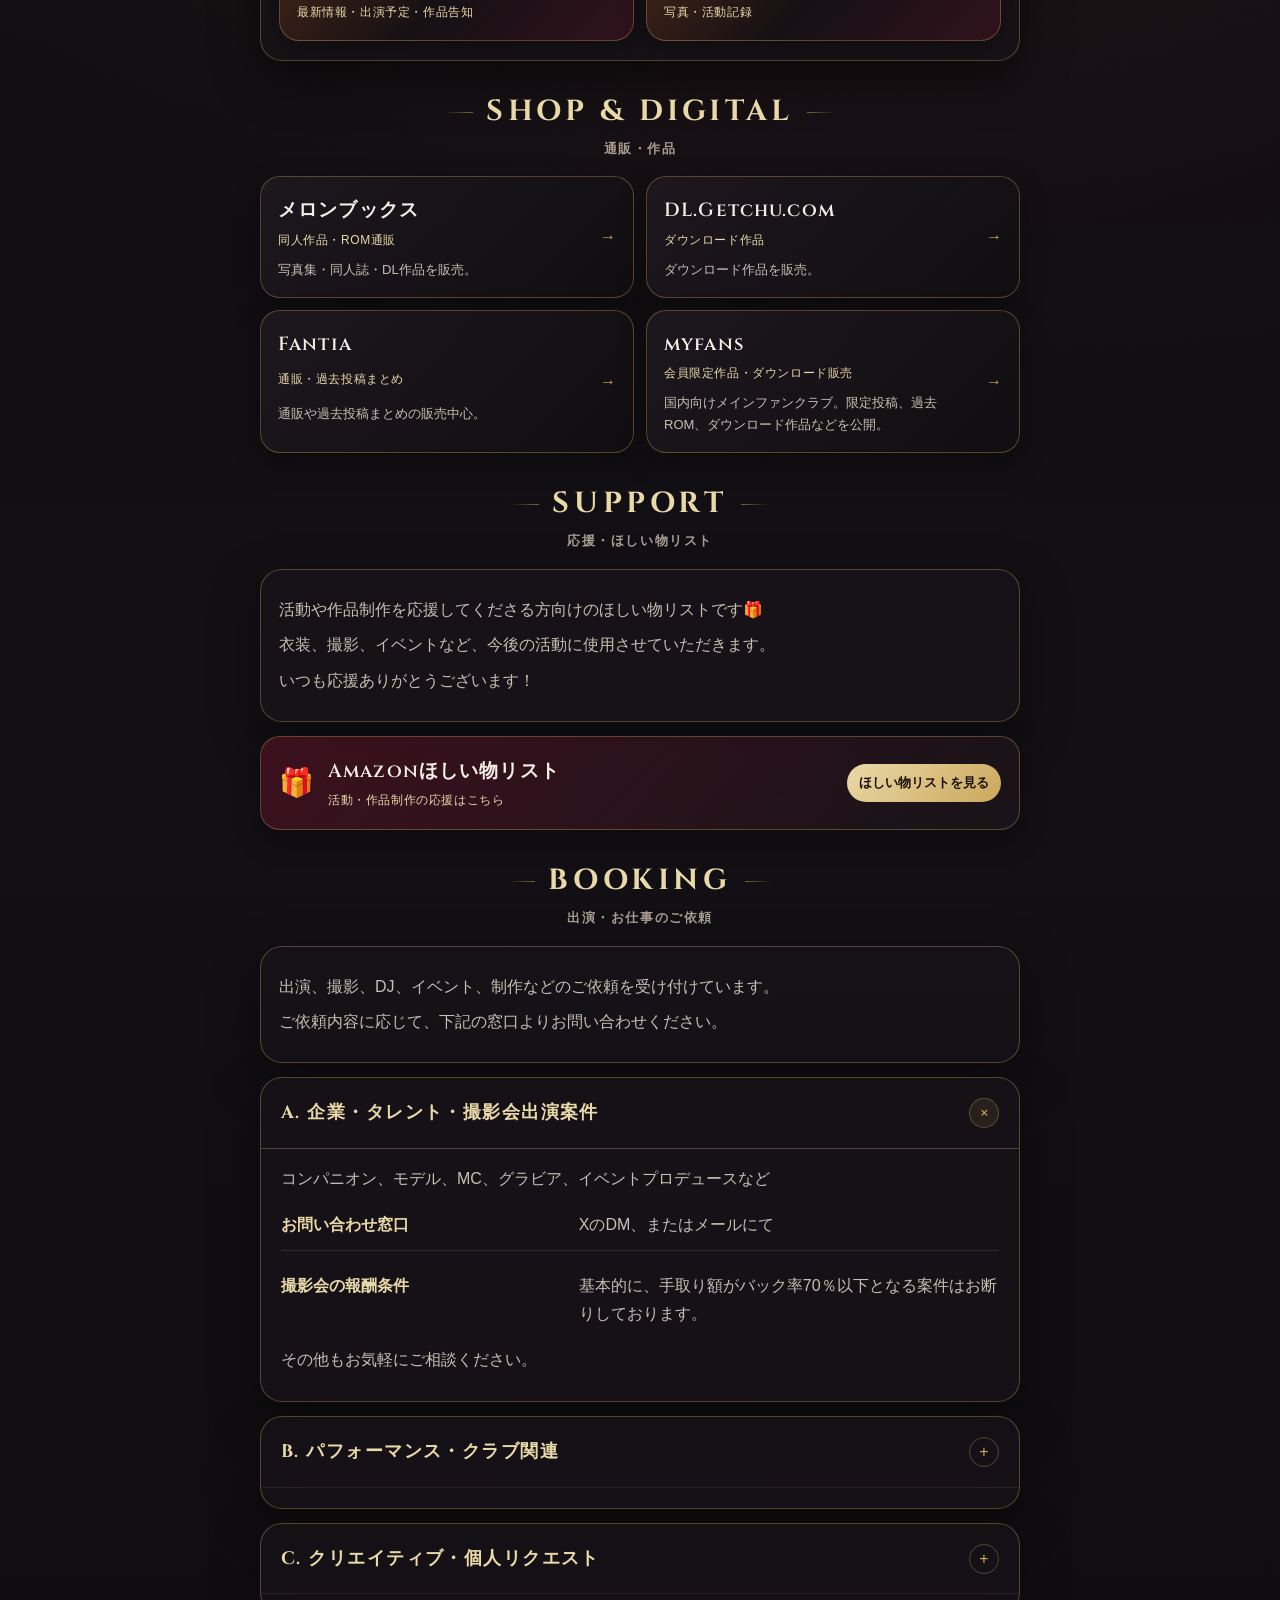
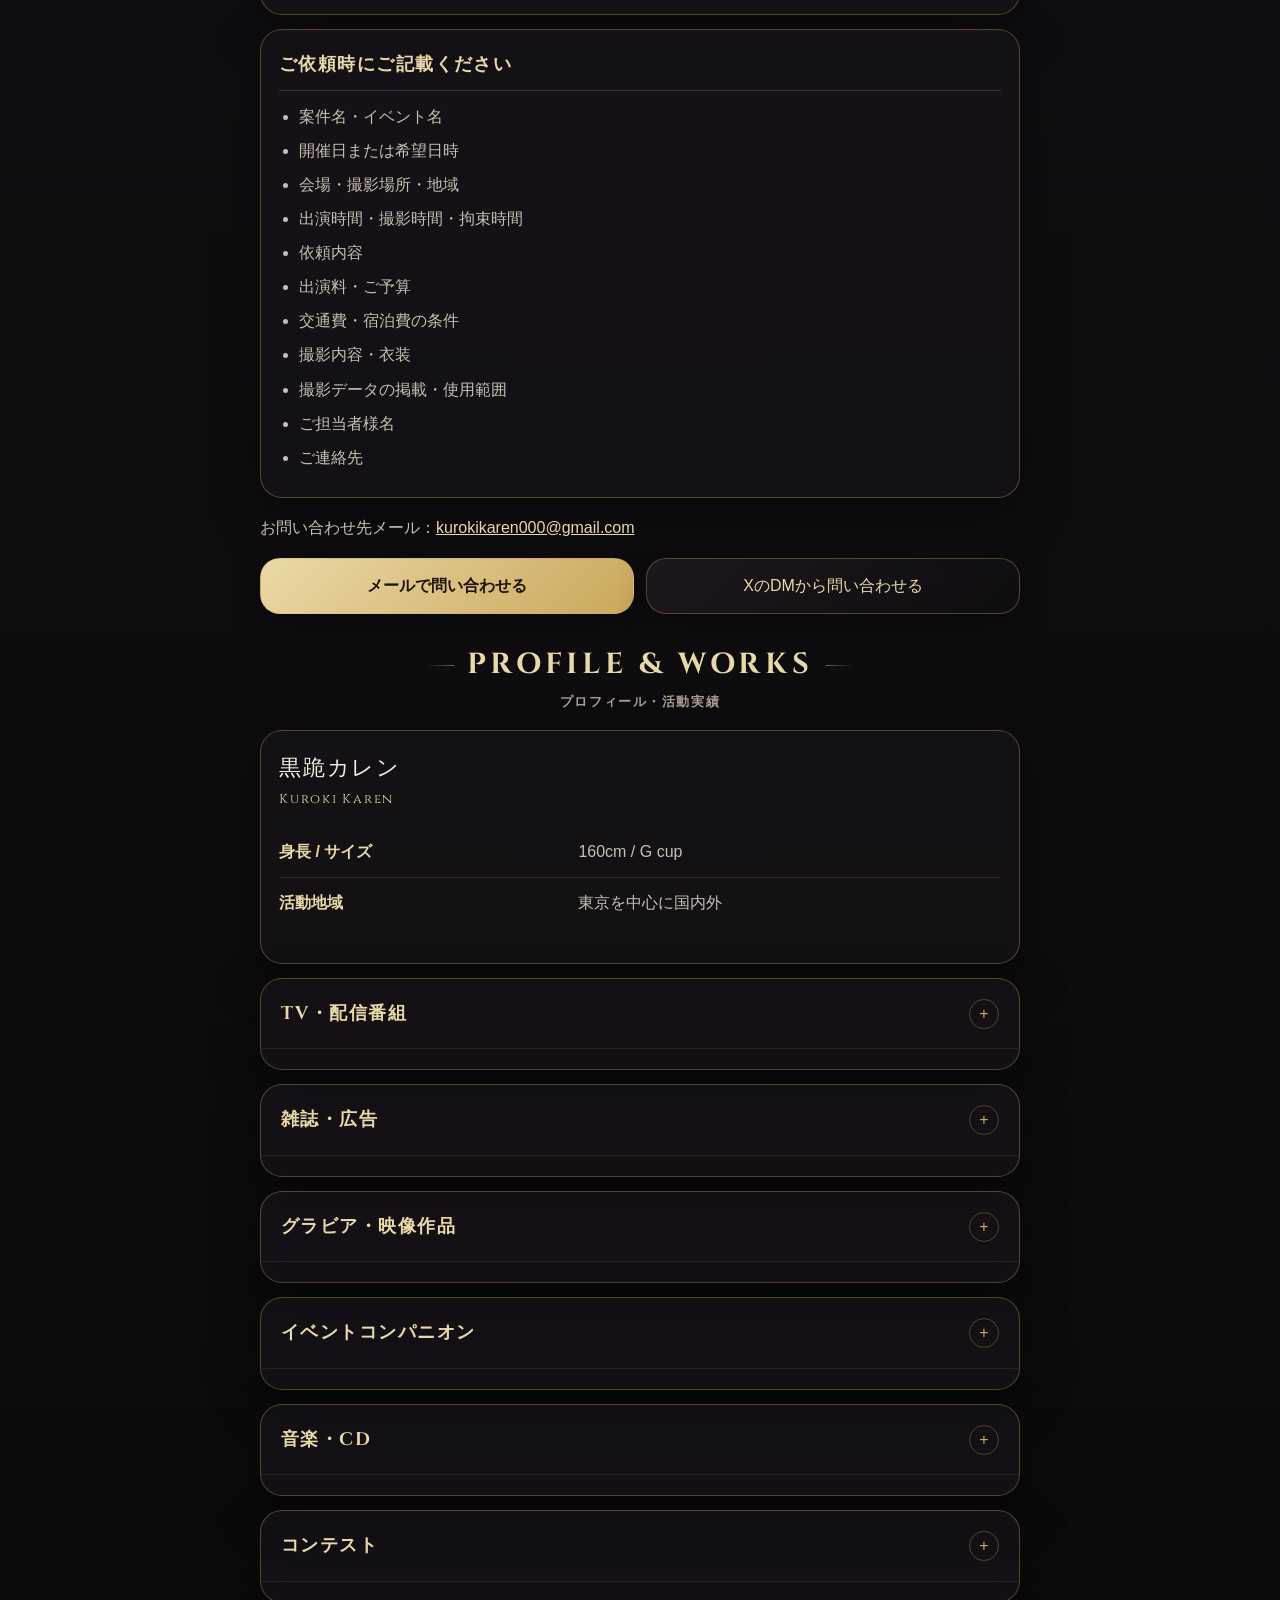
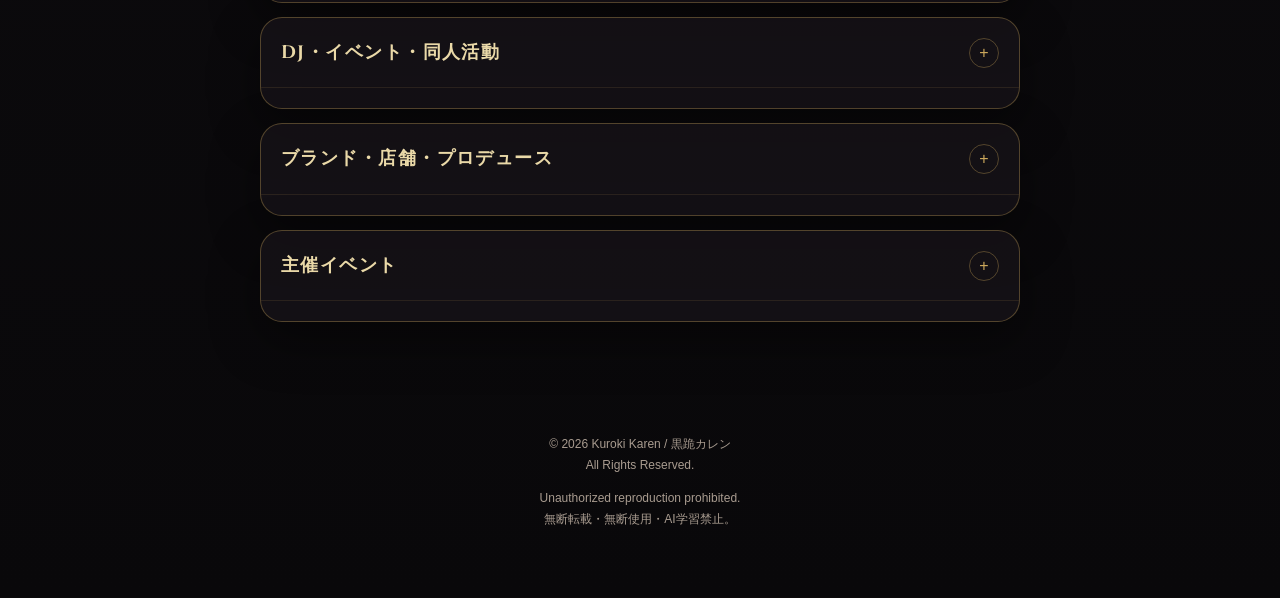
==== commit fd81fbb8: "Update index.html" ====
--- a/index.html
+++ b/index.html
@@ -22,7 +22,7 @@
 <link rel="preconnect" href="https://fonts.googleapis.com" />
 <link rel="preconnect" href="https://fonts.gstatic.com" crossorigin />
 <link href="https://fonts.googleapis.com/css2?family=Cinzel:wght@400;600&display=swap" rel="stylesheet" />
-<link rel="stylesheet" href="style.css?v=4" />
+<link rel="stylesheet" href="style.css?v=5" />
 </head>
 <body>
 <span id="top"></span>
@@ -85,16 +85,24 @@
     <div class="panel">
       <h3 class="panel-h">SOCIAL MEDIA</h3>
       <div class="cards cards--2">
-        <a class="card" href="https://x.com/kuroki_karen" target="_blank" rel="noopener noreferrer">
-          <span class="card-head"><span class="card-title">X メインアカウント</span><span class="card-sub">最新情報・出演予定・作品告知</span></span>
-          <span class="card-go" aria-hidden="true">→</span>
-        </a>
-        <a class="card" href="https://x.com/kuroki_karen000" target="_blank" rel="noopener noreferrer">
-          <span class="card-head"><span class="card-title">X サブアカウント</span><span class="card-sub">日常・写真・告知</span></span>
-          <span class="card-go" aria-hidden="true">→</span>
-        </a>
-        <a class="card" href="https://www.instagram.com/kuroki_karen/" target="_blank" rel="noopener noreferrer">
-          <span class="card-head"><span class="card-title">Instagram</span><span class="card-sub">写真・活動記録</span></span>
+        <a class="card card--pick" href="https://x.com/kuroki_karen" target="_blank" rel="noopener noreferrer">
+          <span class="card-head">
+            <span class="card-title-row">
+              <svg class="card-icon" viewBox="0 0 24 24" width="18" height="18" fill="currentColor" aria-hidden="true"><path d="M18.244 2.25h3.308l-7.227 8.26 8.502 11.24H16.17l-4.714-6.231-5.401 6.231H2.744l7.73-8.835L1.254 2.25H8.08l4.253 5.622 5.911-5.622zm-1.161 17.52h1.833L7.084 4.126H5.117z"></path></svg>
+              <span class="card-title">X（Twitter）</span>
+            </span>
+            <span class="card-sub">最新情報・出演予定・作品告知</span>
+          </span>
+          <span class="card-go" aria-hidden="true">→</span>
+        </a>
+        <a class="card card--pick" href="https://www.instagram.com/kuroki_karen/" target="_blank" rel="noopener noreferrer">
+          <span class="card-head">
+            <span class="card-title-row">
+              <svg class="card-icon" viewBox="0 0 24 24" width="18" height="18" fill="none" stroke="currentColor" stroke-width="1.8" stroke-linecap="round" stroke-linejoin="round" aria-hidden="true"><rect x="2" y="2" width="20" height="20" rx="5"></rect><circle cx="12" cy="12" r="4.5"></circle><circle cx="17.5" cy="6.5" r="0.8" fill="currentColor" stroke="none"></circle></svg>
+              <span class="card-title">Instagram</span>
+            </span>
+            <span class="card-sub">写真・活動記録</span>
+          </span>
           <span class="card-go" aria-hidden="true">→</span>
         </a>
       </div>
--- a/style.css
+++ b/style.css
@@ -3,7 +3,7 @@
   --text:#f4efe5;--muted:#c9beb2;--soft:#a99c90;--gold:#cba75b;--gold-lt:#ead9a8;--gold-line:rgba(203,167,91,.35);
   --wine:#4b1222;--pink:#b98b93;--shadow:0 18px 50px rgba(0,0,0,.42);--radius:22px;--font-en:'Cinzel',serif;
 }
-*{box-sizing:border-box}html{scroll-behavior:smooth;background:var(--bg)}body{margin:0;color:var(--text);font-family:-apple-system,BlinkMacSystemFont,'Hiragino Kaku Gothic ProN','Yu Gothic',Meiryo,sans-serif;font-size:16px;line-height:1.75;background:radial-gradient(circle at 50% 0,rgba(203,167,91,.13),transparent 35%),radial-gradient(circle at 85% 15%,rgba(112,20,44,.22),transparent 26%),linear-gradient(180deg,#09080a,#121014 42%,#09080a);min-height:100vh;overflow-x:hidden}body::before{content:"";position:fixed;inset:0;z-index:-2;background-image:linear-gradient(rgba(255,255,255,.025) 1px,transparent 1px),linear-gradient(90deg,rgba(255,255,255,.018) 1px,transparent 1px);background-size:38px 38px;mask-image:linear-gradient(to bottom,rgba(0,0,0,.8),transparent 86%)}body::after{content:"";position:fixed;inset:0;z-index:-1;background:radial-gradient(circle at 20% 30%,rgba(203,167,91,.08),transparent 24%),radial-gradient(circle at 90% 70%,rgba(185,139,147,.12),transparent 28%);pointer-events:none}a{color:inherit}img{max-width:100%;display:block}.skip-link{position:absolute;left:-999px;top:8px;background:#fff;color:#000;padding:8px 12px;border-radius:8px;z-index:999}.skip-link:focus{left:8px}.topnav{position:sticky;top:0;z-index:50;padding:10px max(12px,env(safe-area-inset-left));backdrop-filter:blur(16px);background:rgba(11,10,12,.72);border-bottom:1px solid var(--gold-line)}.topnav ul{max-width:760px;margin:0 auto;padding:0;display:flex;gap:8px;list-style:none;overflow-x:auto;scrollbar-width:none}.topnav ul::-webkit-scrollbar{display:none}.topnav a{display:block;position:relative;white-space:nowrap;text-decoration:none;color:var(--muted);font-family:var(--font-en);font-size:12px;letter-spacing:.12em;padding:9px 14px;border:1px solid rgba(203,167,91,.18);border-radius:999px;background:rgba(255,255,255,.035);transition:.25s ease}.topnav a:hover,.topnav a.is-active{color:var(--gold-lt);border-color:var(--gold-line);background:rgba(203,167,91,.09)}.topnav a::after{content:"";position:absolute;left:14px;right:14px;bottom:6px;height:1px;background:linear-gradient(90deg,transparent,var(--gold),transparent);transform:scaleX(0);transition:.25s}.topnav a.is-active::after{transform:scaleX(1)}main{width:min(760px,calc(100% - 26px));margin:0 auto;padding:34px 0 70px}.profile{text-align:center;position:relative;isolation:isolate;padding:20px 0 24px}.profile::before{content:"";position:absolute;z-index:-1;width:310px;height:310px;left:50%;top:6px;transform:translateX(-50%);border-radius:50%;background:radial-gradient(circle,rgba(203,167,91,.16),transparent 68%);filter:blur(10px);animation:profileGlow 5.5s ease-in-out infinite}.avatar{position:relative;width:min(58vw,245px);margin:0 auto 22px;border-radius:28px;padding:7px;background:linear-gradient(135deg,rgba(234,217,168,.65),rgba(78,44,18,.18),rgba(185,139,147,.22));box-shadow:var(--shadow),0 0 38px rgba(203,167,91,.12);transition:.35s}.avatar::before{content:"";position:absolute;inset:-8px;border:1px solid rgba(231,216,176,.26);border-radius:34px;animation:avatarRing 7s linear infinite}.avatar img{aspect-ratio:1/1;object-fit:cover;border-radius:23px;background:#1b171b}.name{font-family:var(--font-en);letter-spacing:.06em;font-size:clamp(31px,9vw,54px);line-height:1.05;margin:8px 0}.name-en{display:block;font-size:.42em;color:var(--gold-lt);letter-spacing:.16em;margin-top:8px}.role{font-family:var(--font-en);color:var(--gold-lt);letter-spacing:.09em;margin:8px 0 0}.role-sub{color:var(--muted);margin:2px 0 18px}.bio{color:var(--muted);background:linear-gradient(180deg,rgba(255,255,255,.045),rgba(255,255,255,.018));border:1px solid var(--gold-line);border-radius:var(--radius);padding:17px 18px;box-shadow:var(--shadow)}.bio p{margin:.55em 0}.block{margin:30px 0}.sec-title{text-align:center;margin:0 0 16px}.sec-title .en{display:inline-block;position:relative;font-family:var(--font-en);letter-spacing:.16em;color:var(--gold-lt);font-size:clamp(19px,5vw,29px);line-height:1.1}.sec-title .ja{display:block;color:var(--soft);font-size:13px;margin-top:5px;letter-spacing:.12em}.sec-title .en::before,.sec-title .en::after{content:"";position:absolute;top:50%;width:28px;height:1px;background:linear-gradient(90deg,transparent,var(--gold));opacity:.55}.sec-title .en::before{right:calc(100% + 13px)}.sec-title .en::after{left:calc(100% + 13px);transform:scaleX(-1)}.lead,.panel{background:var(--panel);border:1px solid var(--gold-line);border-radius:var(--radius);padding:19px 18px;box-shadow:var(--shadow);margin:14px 0}.lead p,.note{margin:.45em 0;color:var(--muted)}.panel-h{font-family:var(--font-en);letter-spacing:.08em;color:var(--gold-lt);font-size:18px;margin:0 0 12px;padding-bottom:9px;border-bottom:1px solid rgba(203,167,91,.22)}.cards{display:grid;grid-template-columns:1fr;gap:12px}.cards--2{grid-template-columns:repeat(2,minmax(0,1fr))}.card,.support-card,.btn{position:relative;overflow:hidden;text-decoration:none;border:1px solid var(--gold-line);border-radius:20px;background:linear-gradient(135deg,rgba(31,25,31,.9),rgba(16,14,17,.84));box-shadow:0 10px 28px rgba(0,0,0,.32);transition:transform .25s ease,border-color .25s ease,box-shadow .25s ease}.card{display:grid;gap:8px;padding:17px 46px 17px 17px;min-height:92px}.card--pick{background:linear-gradient(135deg,rgba(72,40,24,.9),rgba(22,17,20,.9) 48%,rgba(75,18,34,.5))}.card-head{display:grid;gap:2px}.card-title{font-family:var(--font-en);font-size:19px;color:var(--text);letter-spacing:.06em;font-weight:600}.card-sub{font-size:12px;color:var(--gold-lt);letter-spacing:.05em}.card-desc{font-size:13px;color:var(--muted);line-height:1.65}.card-go{position:absolute;right:17px;top:50%;transform:translateY(-50%);color:var(--gold);transition:.25s}.card:hover{transform:translateY(-4px);border-color:rgba(231,216,176,.6);box-shadow:0 16px 38px rgba(0,0,0,.46),0 0 24px rgba(203,167,91,.13)}.card:hover .card-go{transform:translate(4px,-50%)}.support-card{display:flex;align-items:center;gap:14px;padding:18px;background:linear-gradient(135deg,rgba(75,18,34,.76),rgba(24,20,25,.92));}.gift{font-size:28px}.support-text{display:grid;gap:2px;flex:1}.support-btn{font-size:13px;color:#1a1206;background:linear-gradient(135deg,var(--gold-lt),var(--gold));padding:8px 12px;border-radius:999px;font-weight:700}.pricing{display:grid;gap:10px;margin:0}.pricing div,.facts div{display:grid;grid-template-columns:minmax(120px,.85fr) 1.25fr;gap:12px;padding:11px 0;border-bottom:1px solid rgba(203,167,91,.16)}.pricing div:last-child,.facts div:last-child{border-bottom:0}.pricing dt,.facts dt{color:var(--gold-lt);font-weight:700}.pricing dd,.facts dd{margin:0;color:var(--muted)}.checklist,.works{margin:0;padding-left:1.25em;color:var(--muted)}.checklist li,.works li{margin:.38em 0}.inner-panel{background:rgba(255,255,255,.03);border:1px solid rgba(203,167,91,.18);border-radius:16px;padding:14px;margin:14px 0}.contact-line{color:var(--muted)}.contact-line a{color:var(--gold-lt)}.btn-row{display:grid;grid-template-columns:1fr 1fr;gap:12px;margin-top:14px}.btn{display:grid;place-items:center;text-align:center;min-height:52px;padding:13px 14px;color:var(--gold-lt)}.btn--gold{color:#1c1306;background:linear-gradient(135deg,var(--gold-lt),var(--gold));font-weight:800}.works-name{font-family:var(--font-en);font-size:22px;letter-spacing:.08em;margin:0 0 12px}.works-name span{display:block;font-size:13px;color:var(--gold-lt)}.footer{text-align:center;color:var(--soft);font-size:12px;width:min(760px,calc(100% - 26px));margin:0 auto;padding:0 0 56px}.to-top{position:fixed;right:14px;bottom:14px;z-index:80;width:44px;height:44px;border-radius:50%;display:grid;place-items:center;text-decoration:none;color:#1a1206;background:linear-gradient(135deg,var(--gold-lt),var(--gold));box-shadow:0 10px 24px rgba(0,0,0,.35);opacity:0;pointer-events:none;transform:translateY(8px);transition:.25s}.to-top.is-visible{opacity:1;pointer-events:auto;transform:none}.card::before,.support-card::before,.btn::before{content:"";position:absolute;top:-120%;left:-55%;width:42%;height:320%;background:linear-gradient(90deg,transparent,rgba(255,255,255,.12),transparent);transform:rotate(18deg);transition:left .7s ease;pointer-events:none}.card:hover::before,.support-card:hover::before,.btn:hover::before{left:125%}.js .reveal-item{opacity:0;transform:translateY(22px);transition:opacity .72s cubic-bezier(.2,.7,.2,1),transform .72s cubic-bezier(.2,.7,.2,1);transition-delay:var(--reveal-delay,0ms)}.js .reveal-item.is-revealed{opacity:1;transform:none}.panel.is-accordion{padding:0;overflow:hidden}.accordion-trigger{width:100%;border:0;background:transparent;color:inherit;display:flex;align-items:center;justify-content:space-between;gap:18px;padding:19px 20px;text-align:left;cursor:pointer;font:inherit}.accordion-trigger .panel-h{flex:1;margin:0;padding:0;border:0}.accordion-icon{flex:0 0 30px;width:30px;height:30px;display:grid;place-items:center;border:1px solid var(--gold-line);border-radius:50%;color:var(--gold);transition:.28s}.accordion-trigger[aria-expanded="true"] .accordion-icon{transform:rotate(45deg);background:rgba(203,167,91,.1)}.accordion-content{display:grid;grid-template-rows:0fr;opacity:.35;transition:grid-template-rows .4s ease,opacity .3s ease}.accordion-content>.accordion-inner{min-height:0;overflow:hidden}.accordion-trigger[aria-expanded="true"]+.accordion-content{grid-template-rows:1fr;opacity:1}.accordion-inner{padding:0 20px 20px;border-top:1px solid var(--gold-line)}.accordion-inner>:first-child{margin-top:16px}.card:active,.support-card:active,.btn:active{transform:scale(.985);border-color:rgba(231,216,176,.78);box-shadow:0 0 0 1px rgba(203,167,91,.22) inset,0 0 24px rgba(203,167,91,.28),0 8px 24px rgba(0,0,0,.38)}@keyframes profileGlow{0%,100%{opacity:.55;transform:translateX(-50%) scale(.94)}50%{opacity:1;transform:translateX(-50%) scale(1.06)}}@keyframes avatarRing{0%{transform:rotate(0deg);opacity:.35}50%{opacity:.8}100%{transform:rotate(360deg);opacity:.35}}@keyframes mobileShine{0%,68%{left:-60%;opacity:0}72%{opacity:.75}88%{left:130%;opacity:.45}100%{left:130%;opacity:0}}@media (hover:none){.card:hover,.support-card:hover,.btn:hover,.avatar:hover{transform:none}.card::before,.support-card::before,.btn::before{display:block;left:-60%;animation:mobileShine 5.8s ease-in-out infinite}.card:nth-child(2n)::before{animation-delay:1.2s}.card:nth-child(3n)::before{animation-delay:2.4s}.support-card::before{animation-delay:.8s}}@media (max-width:620px){main{width:min(100% - 22px,760px);padding-top:24px}.cards--2,.btn-row{grid-template-columns:1fr}.card{min-height:84px}.pricing div,.facts div{grid-template-columns:1fr;gap:2px}.support-card{align-items:flex-start;flex-wrap:wrap}.support-btn{width:100%;text-align:center}.sec-title .en::before,.sec-title .en::after{display:none}}@media (prefers-reduced-motion:reduce){*,*::before,*::after{animation:none!important;transition:none!important;scroll-behavior:auto!important}.js .reveal-item{opacity:1;transform:none}}
+*{box-sizing:border-box}html{scroll-behavior:smooth;background:var(--bg)}body{margin:0;color:var(--text);font-family:-apple-system,BlinkMacSystemFont,'Hiragino Kaku Gothic ProN','Yu Gothic',Meiryo,sans-serif;font-size:16px;line-height:1.75;background:radial-gradient(circle at 50% 0,rgba(203,167,91,.13),transparent 35%),radial-gradient(circle at 85% 15%,rgba(112,20,44,.22),transparent 26%),linear-gradient(180deg,#09080a,#121014 42%,#09080a);min-height:100vh;overflow-x:hidden}body::before{content:"";position:fixed;inset:0;z-index:-2;background-image:linear-gradient(rgba(255,255,255,.025) 1px,transparent 1px),linear-gradient(90deg,rgba(255,255,255,.018) 1px,transparent 1px);background-size:38px 38px;mask-image:linear-gradient(to bottom,rgba(0,0,0,.8),transparent 86%)}body::after{content:"";position:fixed;inset:0;z-index:-1;background:radial-gradient(circle at 20% 30%,rgba(203,167,91,.08),transparent 24%),radial-gradient(circle at 90% 70%,rgba(185,139,147,.12),transparent 28%);pointer-events:none}a{color:inherit}img{max-width:100%;display:block}.skip-link{position:absolute;left:-999px;top:8px;background:#fff;color:#000;padding:8px 12px;border-radius:8px;z-index:999}.skip-link:focus{left:8px}.topnav{position:sticky;top:0;z-index:50;padding:10px max(12px,env(safe-area-inset-left));backdrop-filter:blur(16px);background:rgba(11,10,12,.72);border-bottom:1px solid var(--gold-line)}.topnav ul{max-width:760px;margin:0 auto;padding:0;display:flex;gap:8px;list-style:none;overflow-x:auto;scrollbar-width:none}.topnav ul::-webkit-scrollbar{display:none}.topnav a{display:block;position:relative;white-space:nowrap;text-decoration:none;color:var(--muted);font-family:var(--font-en);font-size:12px;letter-spacing:.12em;padding:9px 14px;border:1px solid rgba(203,167,91,.18);border-radius:999px;background:rgba(255,255,255,.035);transition:.25s ease}.topnav a:hover,.topnav a.is-active{color:var(--gold-lt);border-color:var(--gold-line);background:rgba(203,167,91,.09)}.topnav a::after{content:"";position:absolute;left:14px;right:14px;bottom:6px;height:1px;background:linear-gradient(90deg,transparent,var(--gold),transparent);transform:scaleX(0);transition:.25s}.topnav a.is-active::after{transform:scaleX(1)}main{width:min(760px,calc(100% - 26px));margin:0 auto;padding:34px 0 70px}.profile{text-align:center;position:relative;isolation:isolate;padding:20px 0 24px}.profile::before{content:"";position:absolute;z-index:-1;width:310px;height:310px;left:50%;top:6px;transform:translateX(-50%);border-radius:50%;background:radial-gradient(circle,rgba(203,167,91,.16),transparent 68%);filter:blur(10px);animation:profileGlow 5.5s ease-in-out infinite}.avatar{position:relative;width:min(58vw,245px);margin:0 auto 22px;border-radius:28px;padding:7px;background:linear-gradient(135deg,rgba(234,217,168,.65),rgba(78,44,18,.18),rgba(185,139,147,.22));box-shadow:var(--shadow),0 0 38px rgba(203,167,91,.12);transition:.35s}.avatar::before{content:"";position:absolute;inset:-8px;border:1px solid rgba(231,216,176,.26);border-radius:34px;animation:avatarRing 7s linear infinite}.avatar img{aspect-ratio:1/1;object-fit:cover;border-radius:23px;background:#1b171b}.name{font-family:var(--font-en);letter-spacing:.06em;font-size:clamp(31px,9vw,54px);line-height:1.05;margin:8px 0}.name-en{display:block;font-size:.42em;color:var(--gold-lt);letter-spacing:.16em;margin-top:8px}.role{font-family:var(--font-en);color:var(--gold-lt);letter-spacing:.09em;margin:8px 0 0}.role-sub{color:var(--muted);margin:2px 0 18px}.bio{color:var(--muted);background:linear-gradient(180deg,rgba(255,255,255,.045),rgba(255,255,255,.018));border:1px solid var(--gold-line);border-radius:var(--radius);padding:17px 18px;box-shadow:var(--shadow)}.bio p{margin:.55em 0}.block{margin:30px 0}.sec-title{text-align:center;margin:0 0 16px}.sec-title .en{display:inline-block;position:relative;font-family:var(--font-en);letter-spacing:.16em;color:var(--gold-lt);font-size:clamp(19px,5vw,29px);line-height:1.1}.sec-title .ja{display:block;color:var(--soft);font-size:13px;margin-top:5px;letter-spacing:.12em}.sec-title .en::before,.sec-title .en::after{content:"";position:absolute;top:50%;width:28px;height:1px;background:linear-gradient(90deg,transparent,var(--gold));opacity:.55}.sec-title .en::before{right:calc(100% + 13px)}.sec-title .en::after{left:calc(100% + 13px);transform:scaleX(-1)}.lead,.panel{background:var(--panel);border:1px solid var(--gold-line);border-radius:var(--radius);padding:19px 18px;box-shadow:var(--shadow);margin:14px 0}.lead p,.note{margin:.45em 0;color:var(--muted)}.panel-h{font-family:var(--font-en);letter-spacing:.08em;color:var(--gold-lt);font-size:18px;margin:0 0 12px;padding-bottom:9px;border-bottom:1px solid rgba(203,167,91,.22)}.cards{display:grid;grid-template-columns:1fr;gap:12px}.cards--2{grid-template-columns:repeat(2,minmax(0,1fr))}.card,.support-card,.btn{position:relative;overflow:hidden;text-decoration:none;border:1px solid var(--gold-line);border-radius:20px;background:linear-gradient(135deg,rgba(31,25,31,.9),rgba(16,14,17,.84));box-shadow:0 10px 28px rgba(0,0,0,.32);transition:transform .25s ease,border-color .25s ease,box-shadow .25s ease}.card{display:grid;gap:8px;padding:17px 46px 17px 17px;min-height:92px}.card--pick{background:linear-gradient(135deg,rgba(72,40,24,.9),rgba(22,17,20,.9) 48%,rgba(75,18,34,.5))}.card-head{display:grid;gap:2px}.card-title-row{display:flex;align-items:center;gap:8px}.card-icon{flex-shrink:0;color:var(--gold-lt)}.card-title{font-family:var(--font-en);font-size:19px;color:var(--text);letter-spacing:.06em;font-weight:600}.card-sub{font-size:12px;color:var(--gold-lt);letter-spacing:.05em}.card-desc{font-size:13px;color:var(--muted);line-height:1.65}.card-go{position:absolute;right:17px;top:50%;transform:translateY(-50%);color:var(--gold);transition:.25s}.card:hover{transform:translateY(-4px);border-color:rgba(231,216,176,.6);box-shadow:0 16px 38px rgba(0,0,0,.46),0 0 24px rgba(203,167,91,.13)}.card:hover .card-go{transform:translate(4px,-50%)}.support-card{display:flex;align-items:center;gap:14px;padding:18px;background:linear-gradient(135deg,rgba(75,18,34,.76),rgba(24,20,25,.92));}.gift{font-size:28px}.support-text{display:grid;gap:2px;flex:1}.support-btn{font-size:13px;color:#1a1206;background:linear-gradient(135deg,var(--gold-lt),var(--gold));padding:8px 12px;border-radius:999px;font-weight:700}.pricing{display:grid;gap:10px;margin:0}.pricing div,.facts div{display:grid;grid-template-columns:minmax(120px,.85fr) 1.25fr;gap:12px;padding:11px 0;border-bottom:1px solid rgba(203,167,91,.16)}.pricing div:last-child,.facts div:last-child{border-bottom:0}.pricing dt,.facts dt{color:var(--gold-lt);font-weight:700}.pricing dd,.facts dd{margin:0;color:var(--muted)}.checklist,.works{margin:0;padding-left:1.25em;color:var(--muted)}.checklist li,.works li{margin:.38em 0}.inner-panel{background:rgba(255,255,255,.03);border:1px solid rgba(203,167,91,.18);border-radius:16px;padding:14px;margin:14px 0}.contact-line{color:var(--muted)}.contact-line a{color:var(--gold-lt)}.btn-row{display:grid;grid-template-columns:1fr 1fr;gap:12px;margin-top:14px}.btn{display:grid;place-items:center;text-align:center;min-height:52px;padding:13px 14px;color:var(--gold-lt)}.btn--gold{color:#1c1306;background:linear-gradient(135deg,var(--gold-lt),var(--gold));font-weight:800}.works-name{font-family:var(--font-en);font-size:22px;letter-spacing:.08em;margin:0 0 12px}.works-name span{display:block;font-size:13px;color:var(--gold-lt)}.footer{text-align:center;color:var(--soft);font-size:12px;width:min(760px,calc(100% - 26px));margin:0 auto;padding:0 0 56px}.to-top{position:fixed;right:14px;bottom:14px;z-index:80;width:44px;height:44px;border-radius:50%;display:grid;place-items:center;text-decoration:none;color:#1a1206;background:linear-gradient(135deg,var(--gold-lt),var(--gold));box-shadow:0 10px 24px rgba(0,0,0,.35);opacity:0;pointer-events:none;transform:translateY(8px);transition:.25s}.to-top.is-visible{opacity:1;pointer-events:auto;transform:none}.card::before,.support-card::before,.btn::before{content:"";position:absolute;top:-120%;left:-55%;width:42%;height:320%;background:linear-gradient(90deg,transparent,rgba(255,255,255,.12),transparent);transform:rotate(18deg);transition:left .7s ease;pointer-events:none}.card:hover::before,.support-card:hover::before,.btn:hover::before{left:125%}.js .reveal-item{opacity:0;transform:translateY(22px);transition:opacity .72s cubic-bezier(.2,.7,.2,1),transform .72s cubic-bezier(.2,.7,.2,1);transition-delay:var(--reveal-delay,0ms)}.js .reveal-item.is-revealed{opacity:1;transform:none}.panel.is-accordion{padding:0;overflow:hidden}.accordion-trigger{width:100%;border:0;background:transparent;color:inherit;display:flex;align-items:center;justify-content:space-between;gap:18px;padding:19px 20px;text-align:left;cursor:pointer;font:inherit}.accordion-trigger .panel-h{flex:1;margin:0;padding:0;border:0}.accordion-icon{flex:0 0 30px;width:30px;height:30px;display:grid;place-items:center;border:1px solid var(--gold-line);border-radius:50%;color:var(--gold);transition:.28s}.accordion-trigger[aria-expanded="true"] .accordion-icon{transform:rotate(45deg);background:rgba(203,167,91,.1)}.accordion-content{display:grid;grid-template-rows:0fr;opacity:.35;transition:grid-template-rows .4s ease,opacity .3s ease}.accordion-content>.accordion-inner{min-height:0;overflow:hidden}.accordion-trigger[aria-expanded="true"]+.accordion-content{grid-template-rows:1fr;opacity:1}.accordion-inner{padding:0 20px 20px;border-top:1px solid var(--gold-line)}.accordion-inner>:first-child{margin-top:16px}.card:active,.support-card:active,.btn:active{transform:scale(.985);border-color:rgba(231,216,176,.78);box-shadow:0 0 0 1px rgba(203,167,91,.22) inset,0 0 24px rgba(203,167,91,.28),0 8px 24px rgba(0,0,0,.38)}@keyframes profileGlow{0%,100%{opacity:.55;transform:translateX(-50%) scale(.94)}50%{opacity:1;transform:translateX(-50%) scale(1.06)}}@keyframes avatarRing{0%{transform:rotate(0deg);opacity:.35}50%{opacity:.8}100%{transform:rotate(360deg);opacity:.35}}@keyframes mobileShine{0%,68%{left:-60%;opacity:0}72%{opacity:.75}88%{left:130%;opacity:.45}100%{left:130%;opacity:0}}@media (hover:none){.card:hover,.support-card:hover,.btn:hover,.avatar:hover{transform:none}.card::before,.support-card::before,.btn::before{display:block;left:-60%;animation:mobileShine 5.8s ease-in-out infinite}.card:nth-child(2n)::before{animation-delay:1.2s}.card:nth-child(3n)::before{animation-delay:2.4s}.support-card::before{animation-delay:.8s}}@media (max-width:620px){main{width:min(100% - 22px,760px);padding-top:24px}.cards--2,.btn-row{grid-template-columns:1fr}.card{min-height:84px}.pricing div,.facts div{grid-template-columns:1fr;gap:2px}.support-card{align-items:flex-start;flex-wrap:wrap}.support-btn{width:100%;text-align:center}.sec-title .en::before,.sec-title .en::after{display:none}}@media (prefers-reduced-motion:reduce){*,*::before,*::after{animation:none!important;transition:none!important;scroll-behavior:auto!important}.js .reveal-item{opacity:1;transform:none}}
 
 
 /* =====================================================
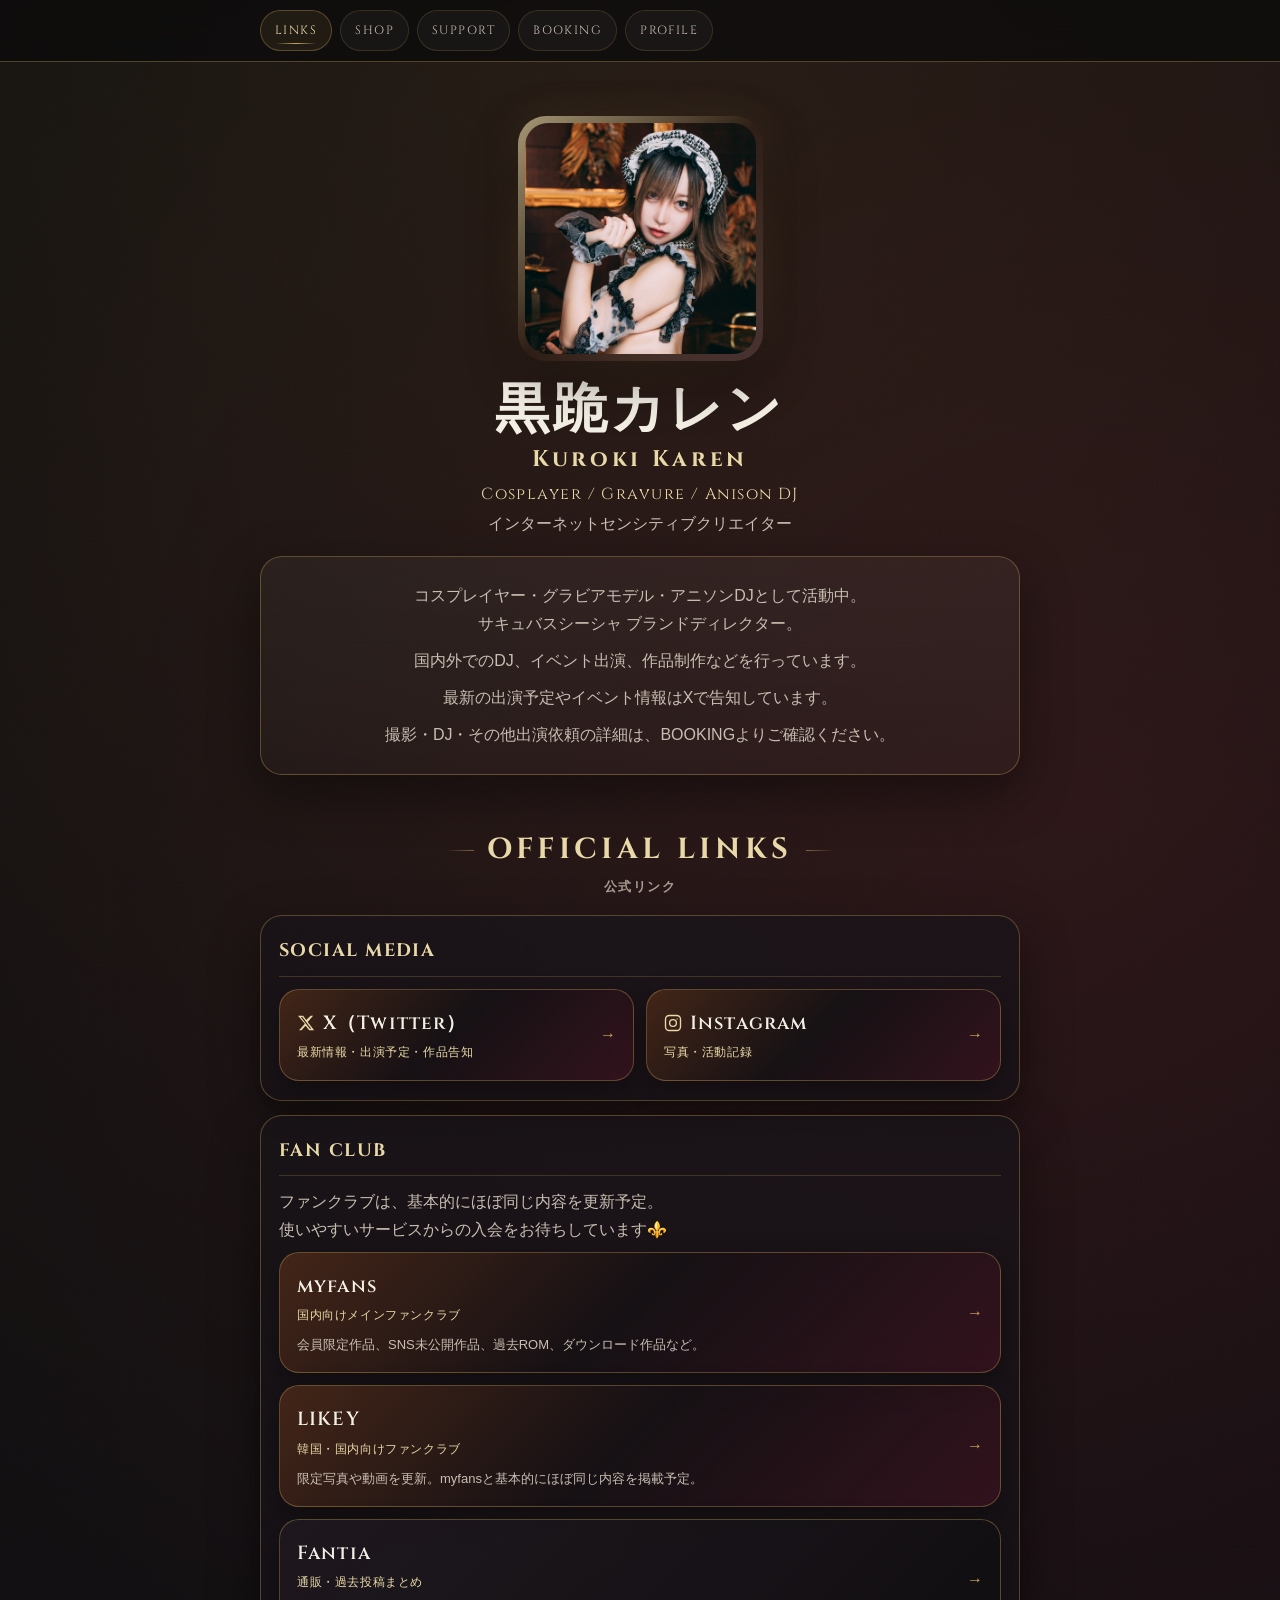
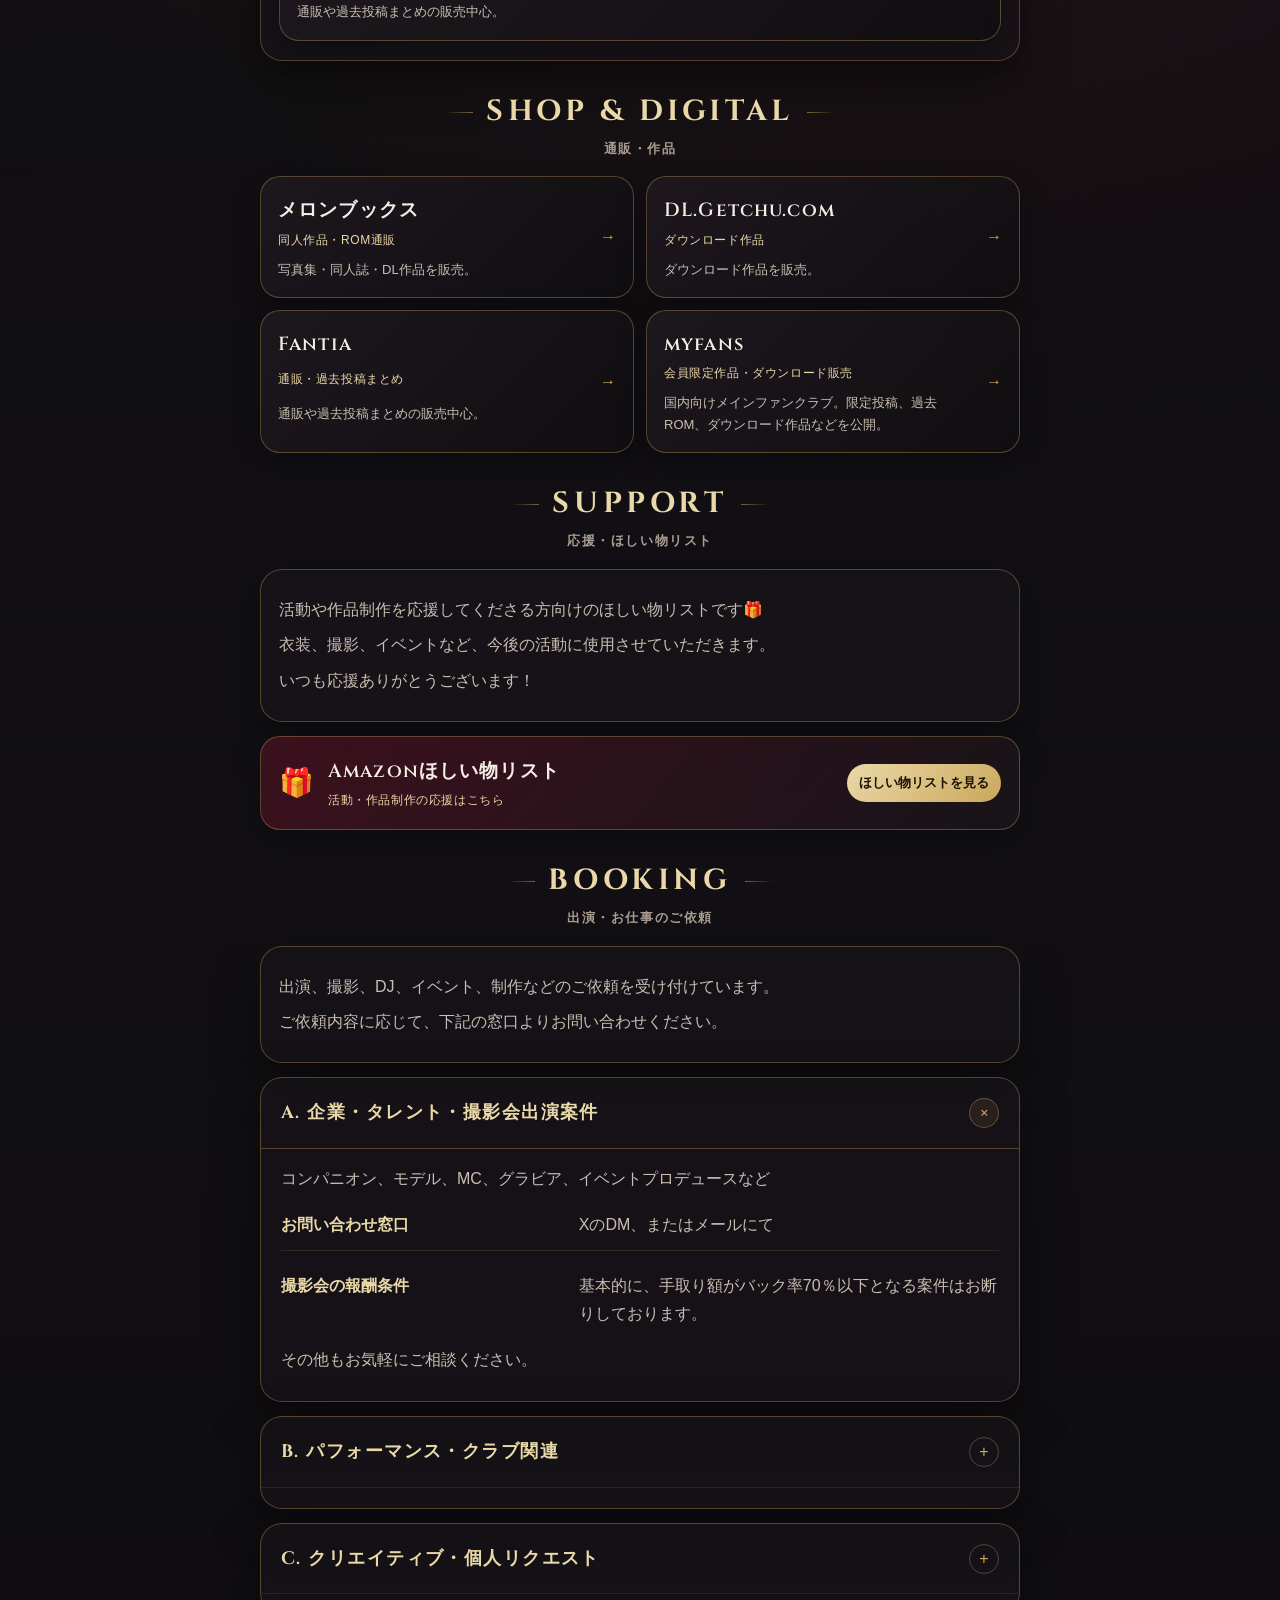
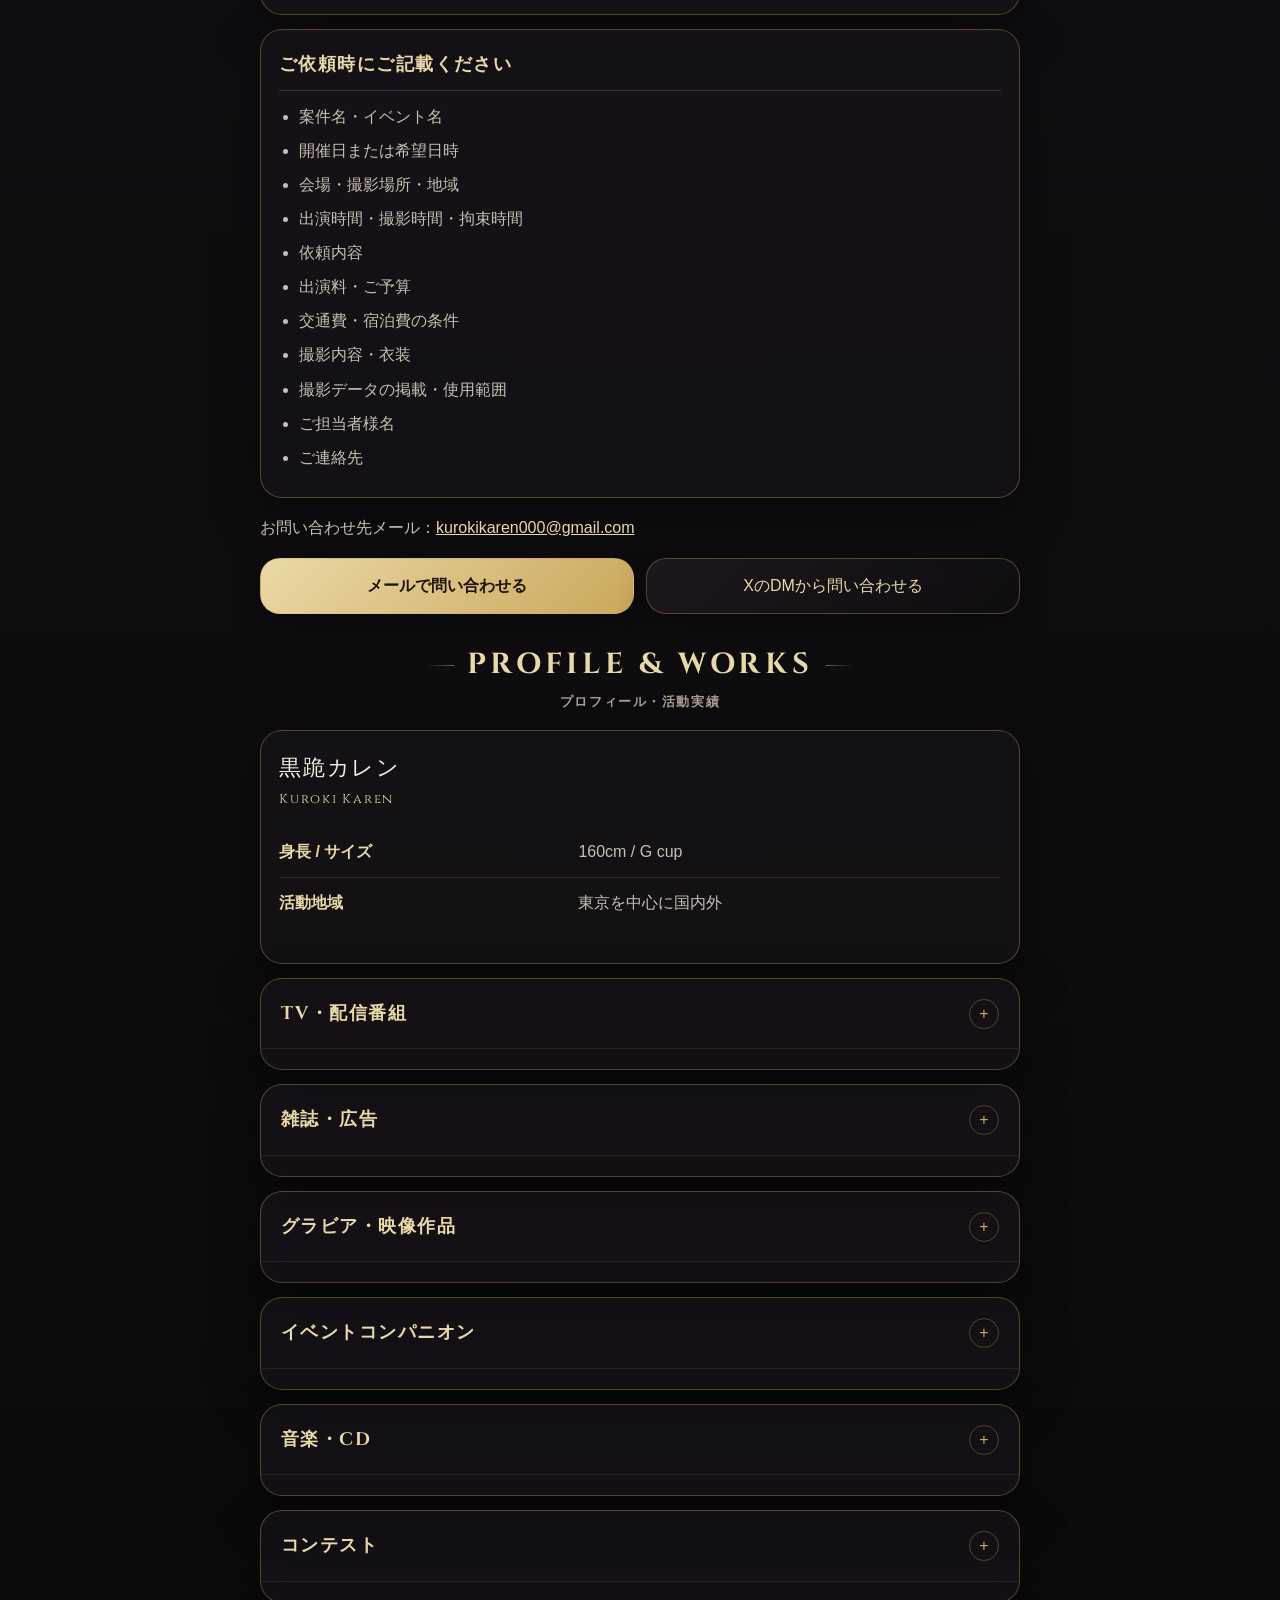
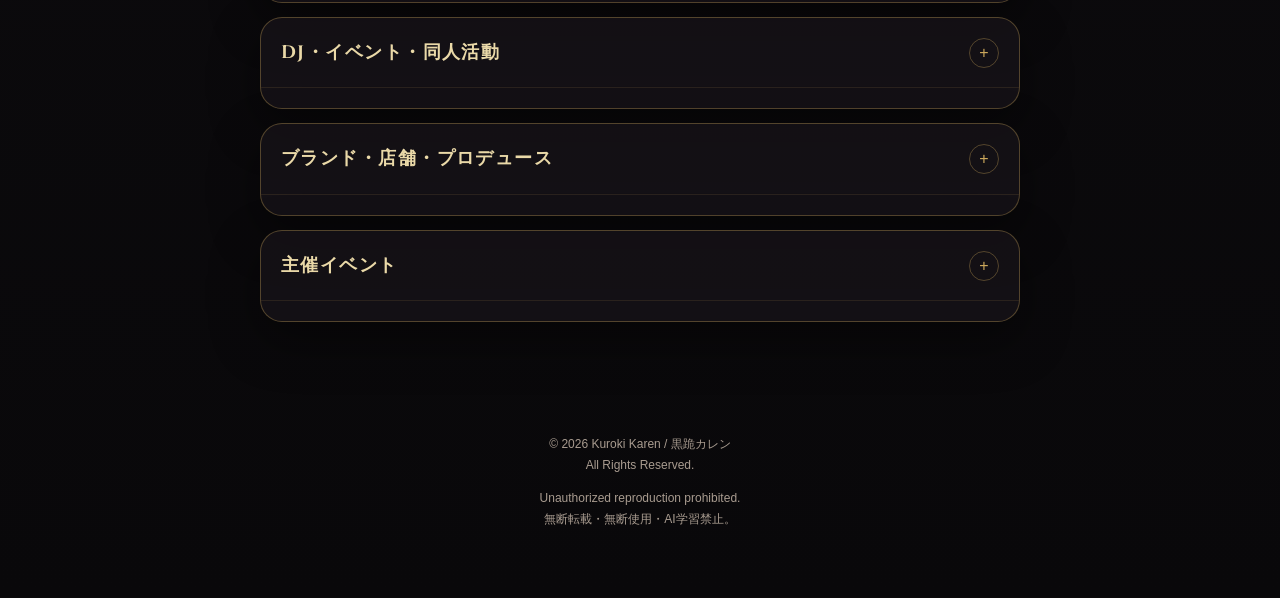
==== commit dcc6bd02: "Update index.html" ====
--- a/index.html
+++ b/index.html
@@ -60,29 +60,6 @@
     <h2 class="sec-title" id="links-h"><span class="en">OFFICIAL LINKS</span><span class="ja">公式リンク</span></h2>
 
     <div class="panel">
-      <h3 class="panel-h">FAN CLUB</h3>
-      <p class="note">ファンクラブは、基本的にほぼ同じ内容を更新予定。<br>使いやすいサービスからの入会をお待ちしています⚜️</p>
-
-      <div class="cards">
-        <a class="card card--pick" href="https://myfans.jp/kuroki_karen?utm_medium=referral&utm_source=share&utm_campaign=user_show_share" target="_blank" rel="noopener noreferrer">
-          <span class="card-head"><span class="card-title">myfans</span><span class="card-sub">国内向けメインファンクラブ</span></span>
-          <span class="card-desc">会員限定作品、SNS未公開作品、過去ROM、ダウンロード作品など。</span>
-          <span class="card-go" aria-hidden="true">→</span>
-        </a>
-        <a class="card card--pick" href="https://linkpota.to/kuroki_karen" target="_blank" rel="noopener noreferrer">
-          <span class="card-head"><span class="card-title">LIKEY</span><span class="card-sub">韓国・国内向けファンクラブ</span></span>
-          <span class="card-desc">限定写真や動画を更新。myfansと基本的にほぼ同じ内容を掲載予定。</span>
-          <span class="card-go" aria-hidden="true">→</span>
-        </a>
-        <a class="card" href="https://fantia.jp/fanclubs/16876" target="_blank" rel="noopener noreferrer">
-          <span class="card-head"><span class="card-title">Fantia</span><span class="card-sub">通販・過去投稿まとめ</span></span>
-          <span class="card-desc">通販や過去投稿まとめの販売中心。</span>
-          <span class="card-go" aria-hidden="true">→</span>
-        </a>
-      </div>
-    </div>
-
-    <div class="panel">
       <h3 class="panel-h">SOCIAL MEDIA</h3>
       <div class="cards cards--2">
         <a class="card card--pick" href="https://x.com/kuroki_karen" target="_blank" rel="noopener noreferrer">
@@ -103,6 +80,29 @@
             </span>
             <span class="card-sub">写真・活動記録</span>
           </span>
+          <span class="card-go" aria-hidden="true">→</span>
+        </a>
+      </div>
+    </div>
+
+    <div class="panel">
+      <h3 class="panel-h">FAN CLUB</h3>
+      <p class="note">ファンクラブは、基本的にほぼ同じ内容を更新予定。<br>使いやすいサービスからの入会をお待ちしています⚜️</p>
+
+      <div class="cards">
+        <a class="card card--pick" href="https://myfans.jp/kuroki_karen?utm_medium=referral&utm_source=share&utm_campaign=user_show_share" target="_blank" rel="noopener noreferrer">
+          <span class="card-head"><span class="card-title">myfans</span><span class="card-sub">国内向けメインファンクラブ</span></span>
+          <span class="card-desc">会員限定作品、SNS未公開作品、過去ROM、ダウンロード作品など。</span>
+          <span class="card-go" aria-hidden="true">→</span>
+        </a>
+        <a class="card card--pick" href="https://linkpota.to/kuroki_karen" target="_blank" rel="noopener noreferrer">
+          <span class="card-head"><span class="card-title">LIKEY</span><span class="card-sub">韓国・国内向けファンクラブ</span></span>
+          <span class="card-desc">限定写真や動画を更新。myfansと基本的にほぼ同じ内容を掲載予定。</span>
+          <span class="card-go" aria-hidden="true">→</span>
+        </a>
+        <a class="card" href="https://fantia.jp/fanclubs/16876" target="_blank" rel="noopener noreferrer">
+          <span class="card-head"><span class="card-title">Fantia</span><span class="card-sub">通販・過去投稿まとめ</span></span>
+          <span class="card-desc">通販や過去投稿まとめの販売中心。</span>
           <span class="card-go" aria-hidden="true">→</span>
         </a>
       </div>
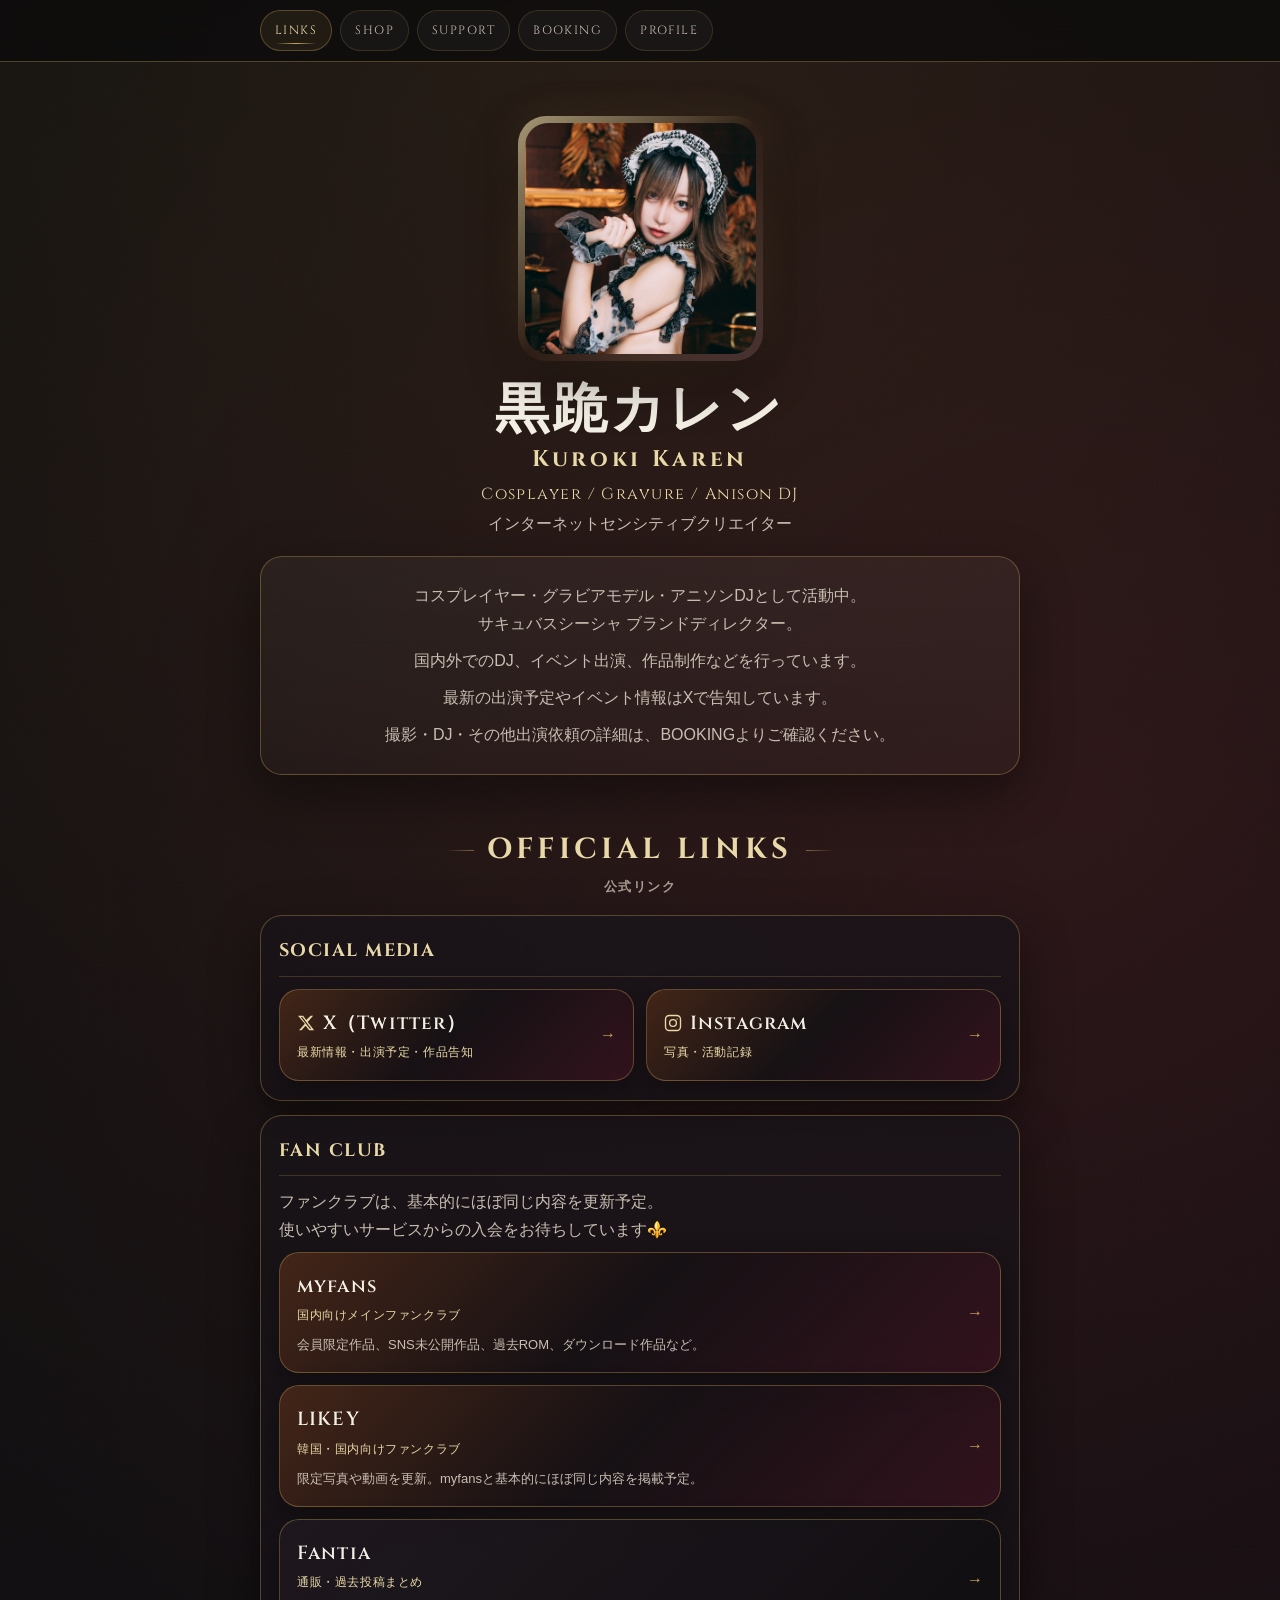
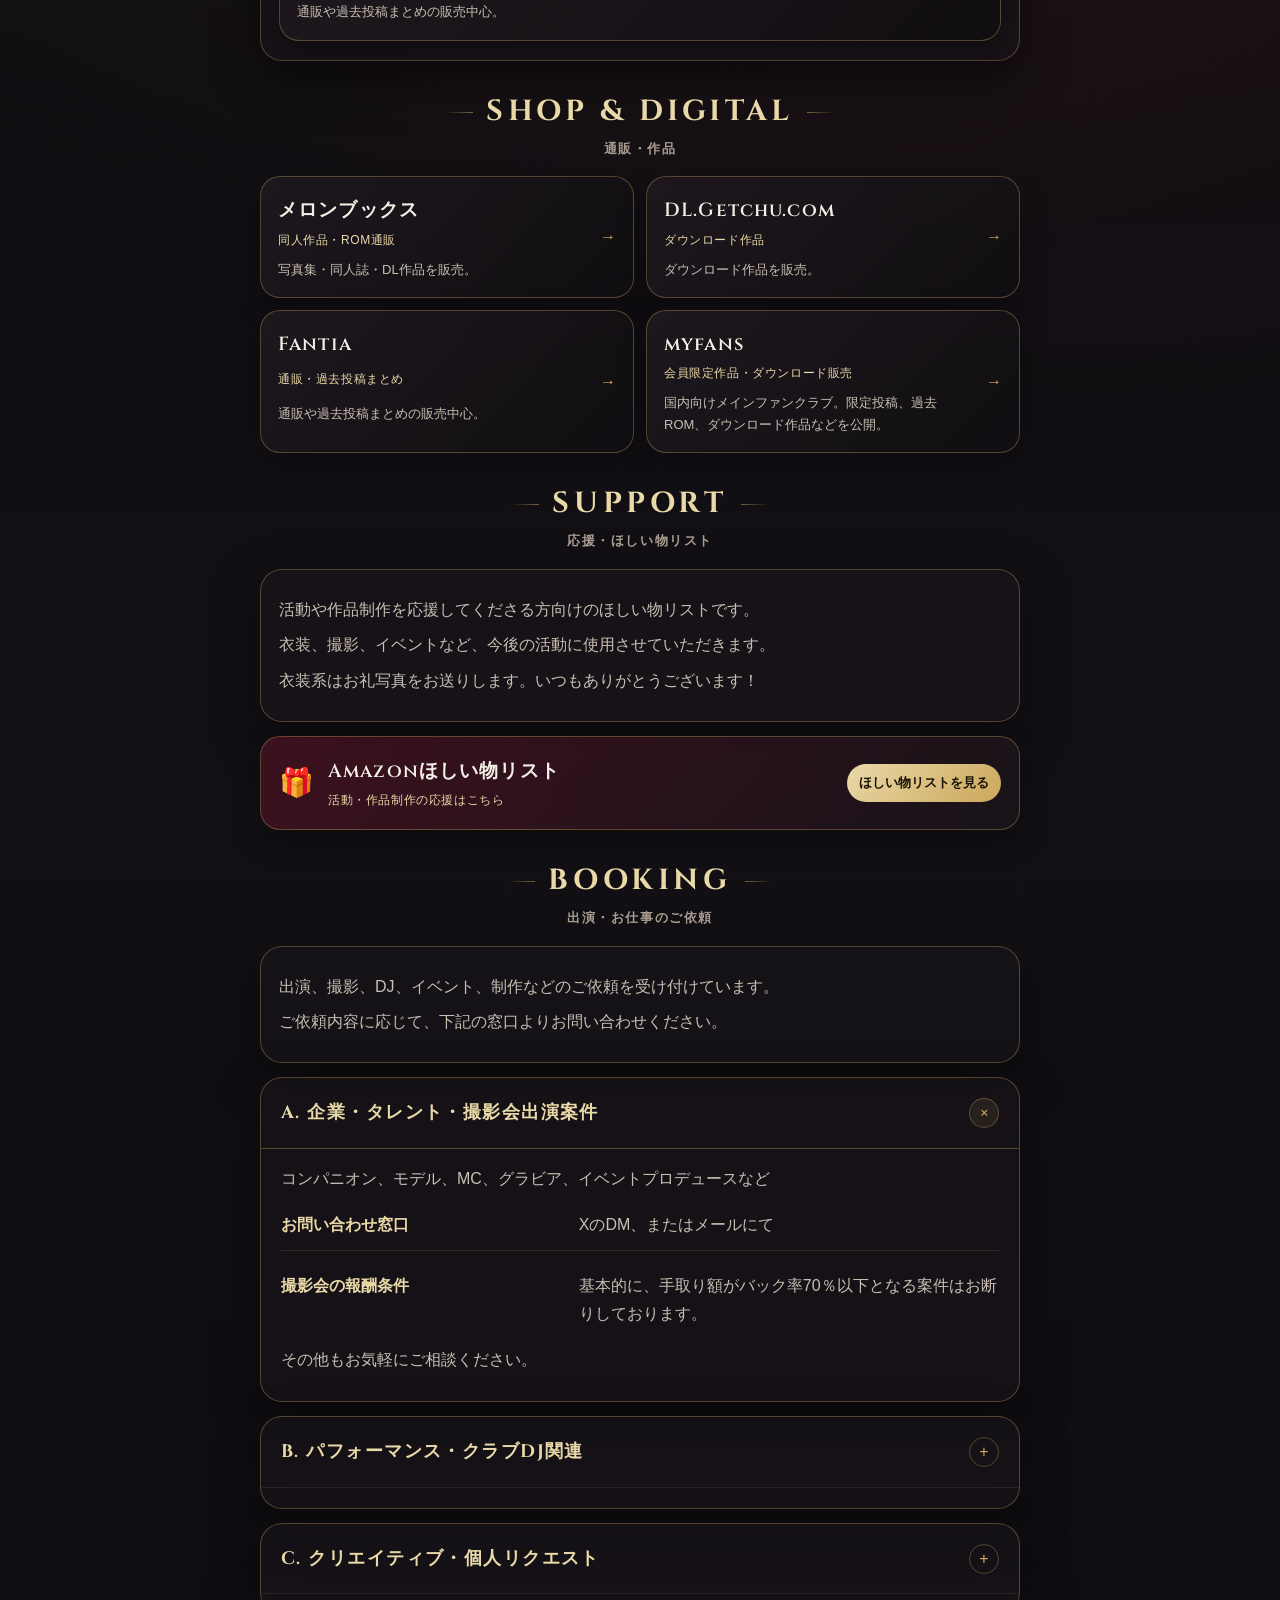
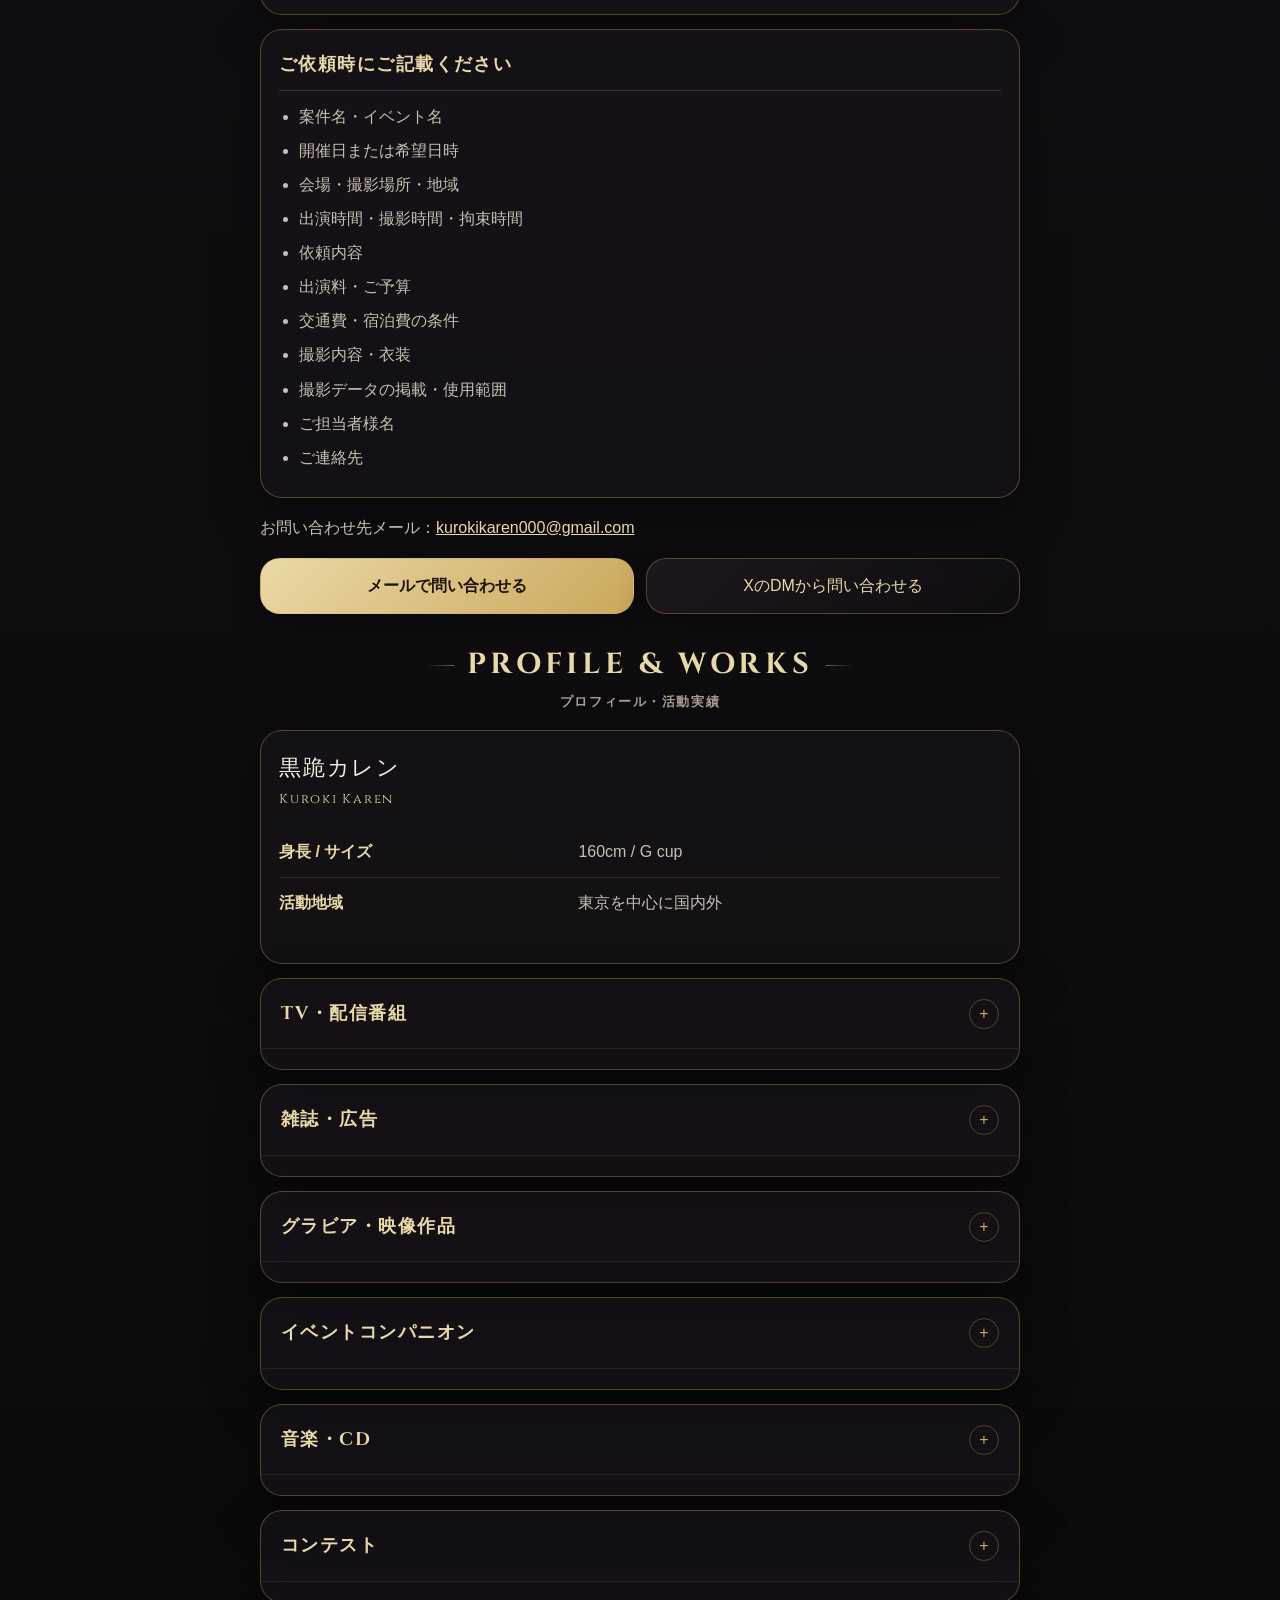
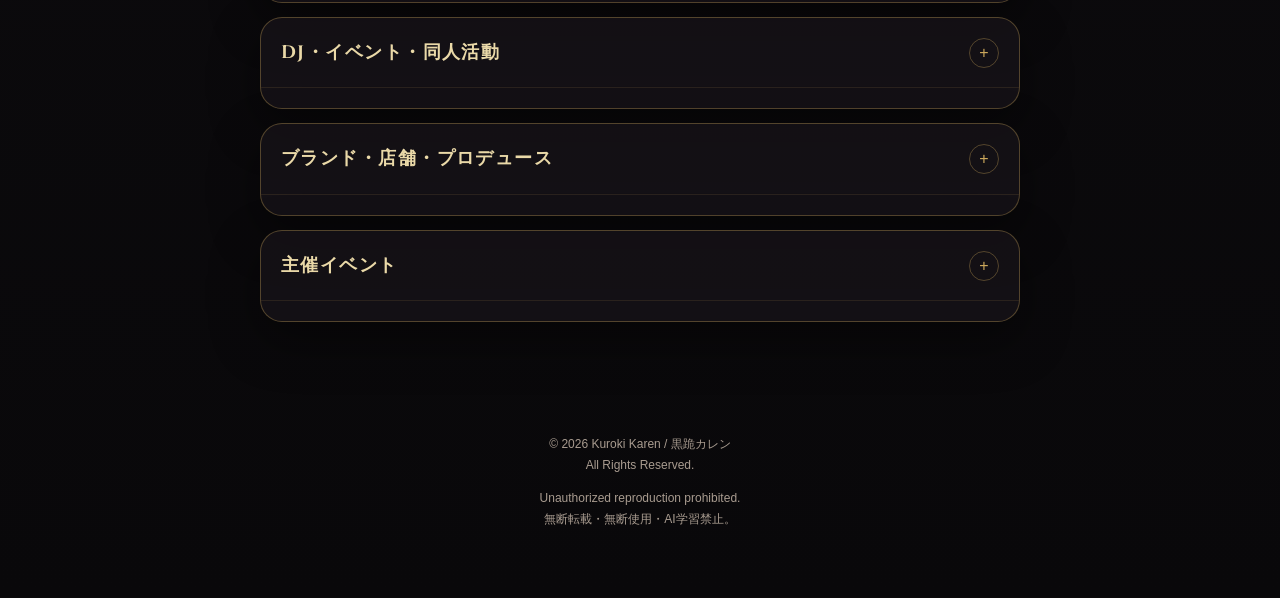
==== commit 57b801bb: "Update index.html" ====
--- a/index.html
+++ b/index.html
@@ -134,9 +134,9 @@
   <section class="block" id="support" aria-labelledby="support-h">
     <h2 class="sec-title" id="support-h"><span class="en">SUPPORT</span><span class="ja">応援・ほしい物リスト</span></h2>
     <div class="lead">
-      <p>活動や作品制作を応援してくださる方向けのほしい物リストです🎁</p>
+      <p>活動や作品制作を応援してくださる方向けのほしい物リストです。</p>
       <p>衣装、撮影、イベントなど、今後の活動に使用させていただきます。</p>
-      <p>いつも応援ありがとうございます！</p>
+      <p>衣装系はお礼写真をお送りします。いつもありがとうございます！</p>
     </div>
     <a class="support-card" href="https://www.amazon.jp/hz/wishlist/ls/1CM49VY6FRV9Y?ref_=wl_share" target="_blank" rel="noopener noreferrer">
       <span class="gift" aria-hidden="true">🎁</span>
@@ -158,10 +158,10 @@
       <p class="note">その他もお気軽にご相談ください。</p>
     </div>
 
-    <div class="panel"><h3 class="panel-h">B. パフォーマンス・クラブ関連</h3>
+    <div class="panel"><h3 class="panel-h">B. パフォーマンス・クラブDJ関連</h3>
       <p class="note">DJ、パーティーガール、イベントプロデュース、ブッキングなど</p>
       <p class="contact-line">窓口：<a href="https://x.com/kuroki_karen" target="_blank" rel="noopener noreferrer">XのDM</a></p>
-      <dl class="pricing"><div><dt>DJ出演</dt><dd>8,000円〜＋交通費</dd></div><div><dt>テキーラガール / パーティーガール</dt><dd>固定10,000円〜＋販売バック</dd></div><div><dt>イベントプロデュース / ブッキング</dt><dd>内容、規模、拘束時間により応相談</dd></div></dl>
+      <dl class="pricing"><div><dt>DJ出演</dt><dd>10,000円〜＋交通費</dd></div><div><dt>テキーラガール / パーティーガール</dt><dd>固定10,000円〜＋販売バック</dd></div><div><dt>イベントプロデュース / ブッキング</dt><dd>内容、規模、拘束時間により応相談</dd></div></dl>
       <p class="note">イベント規模、拘束時間、遠征の有無などにより、料金は別途ご相談可能です。</p>
     </div>
 
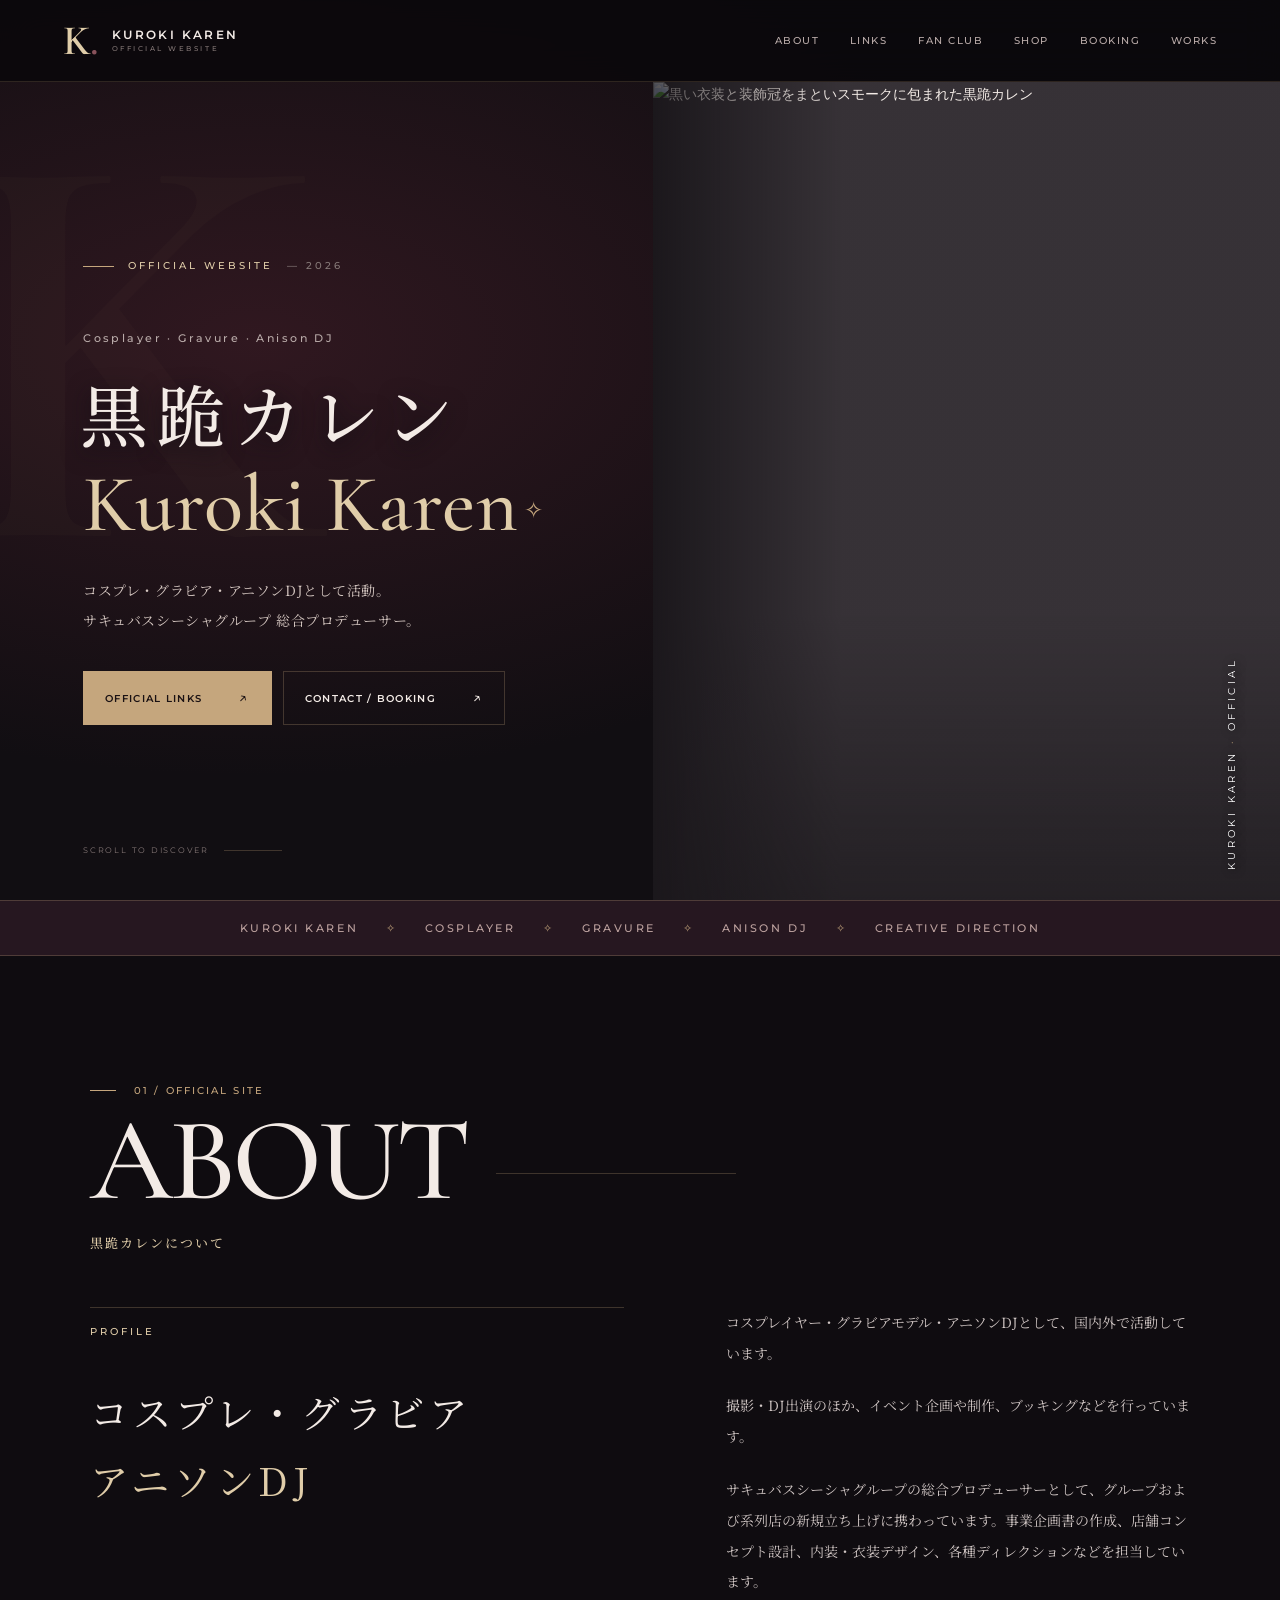
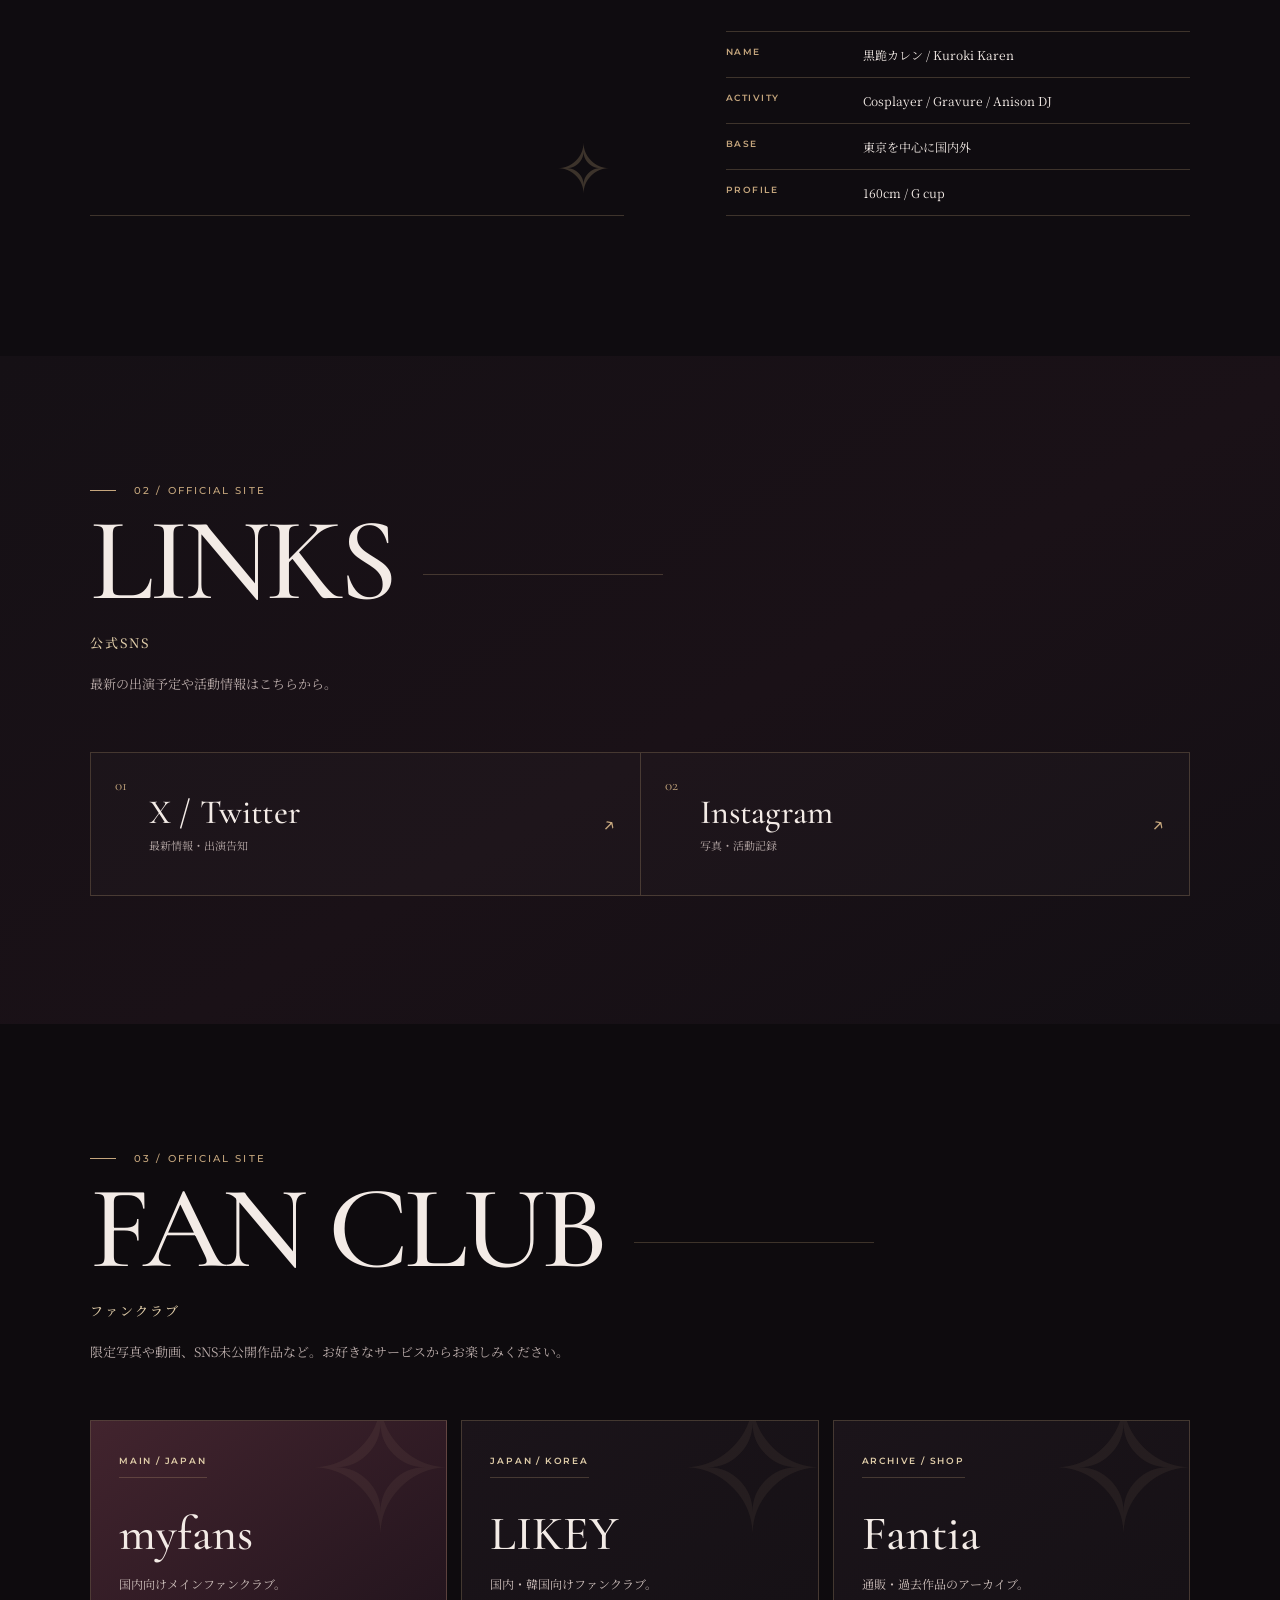
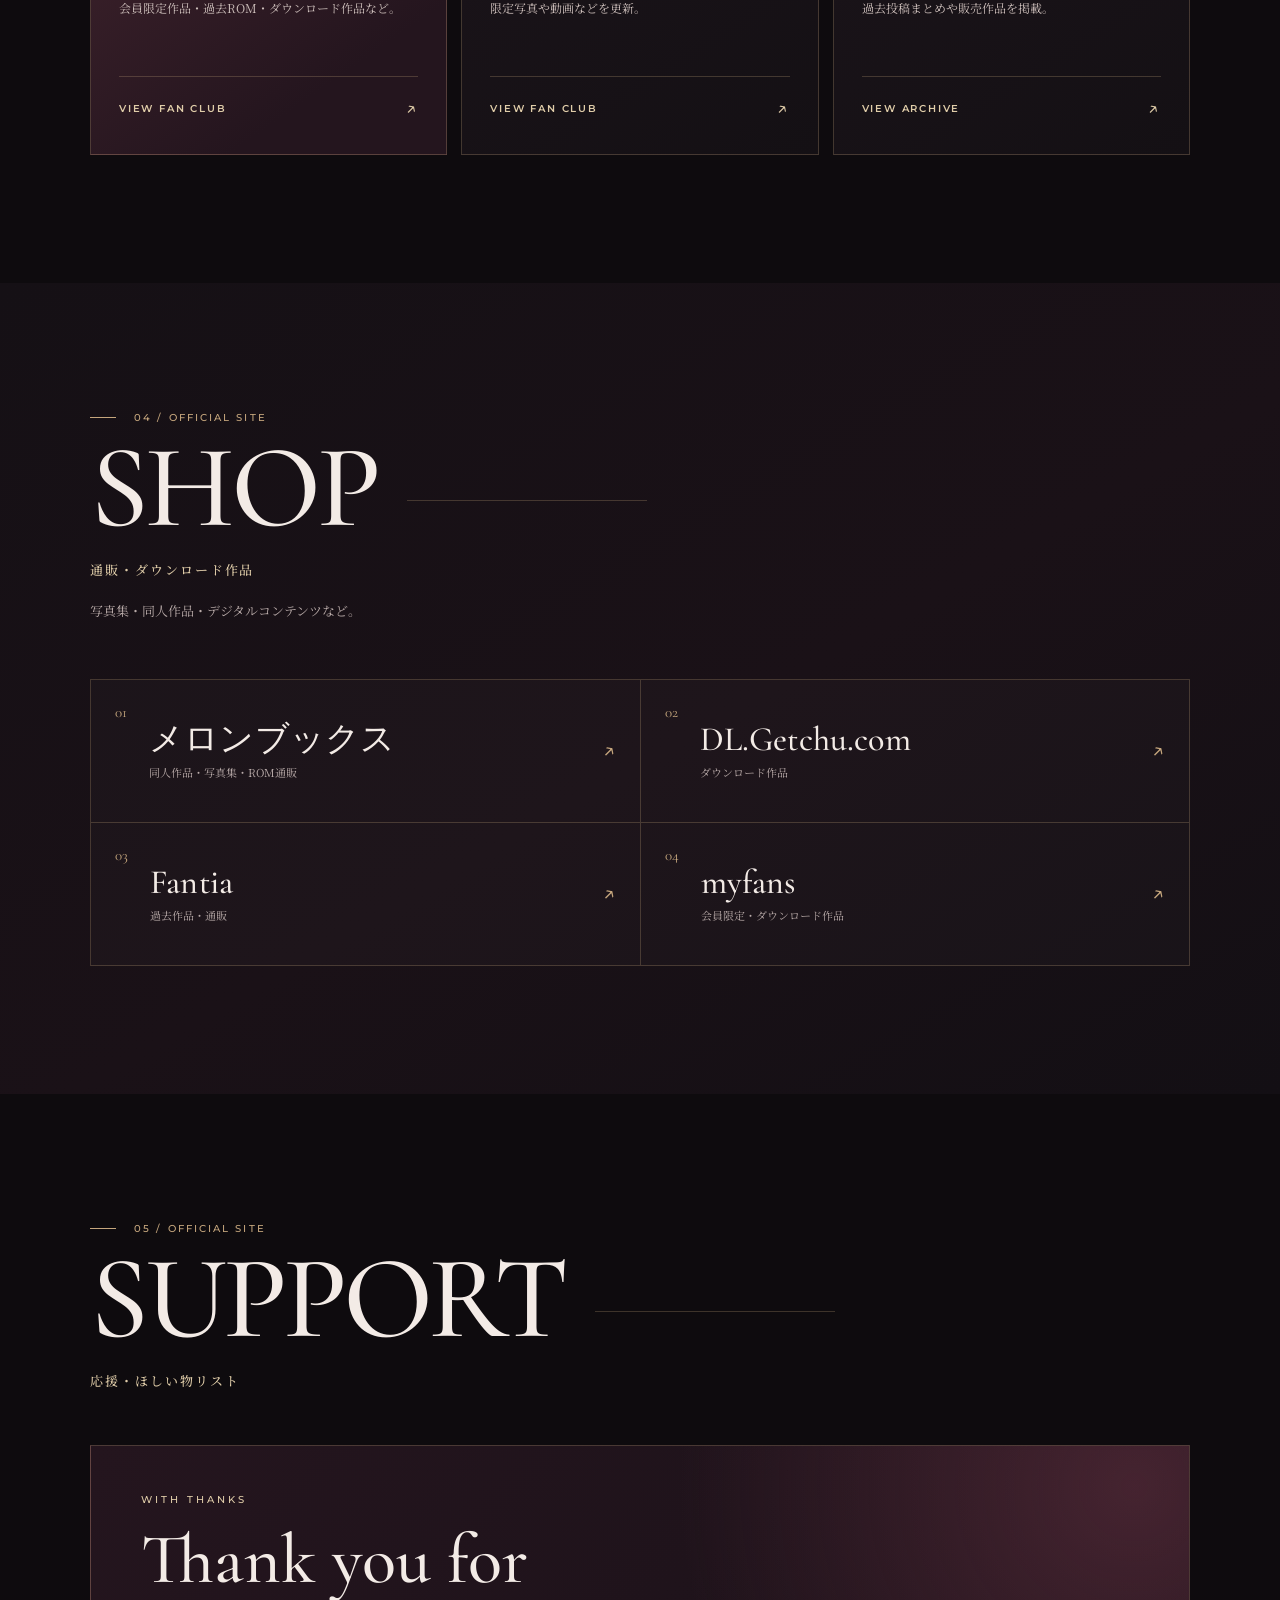
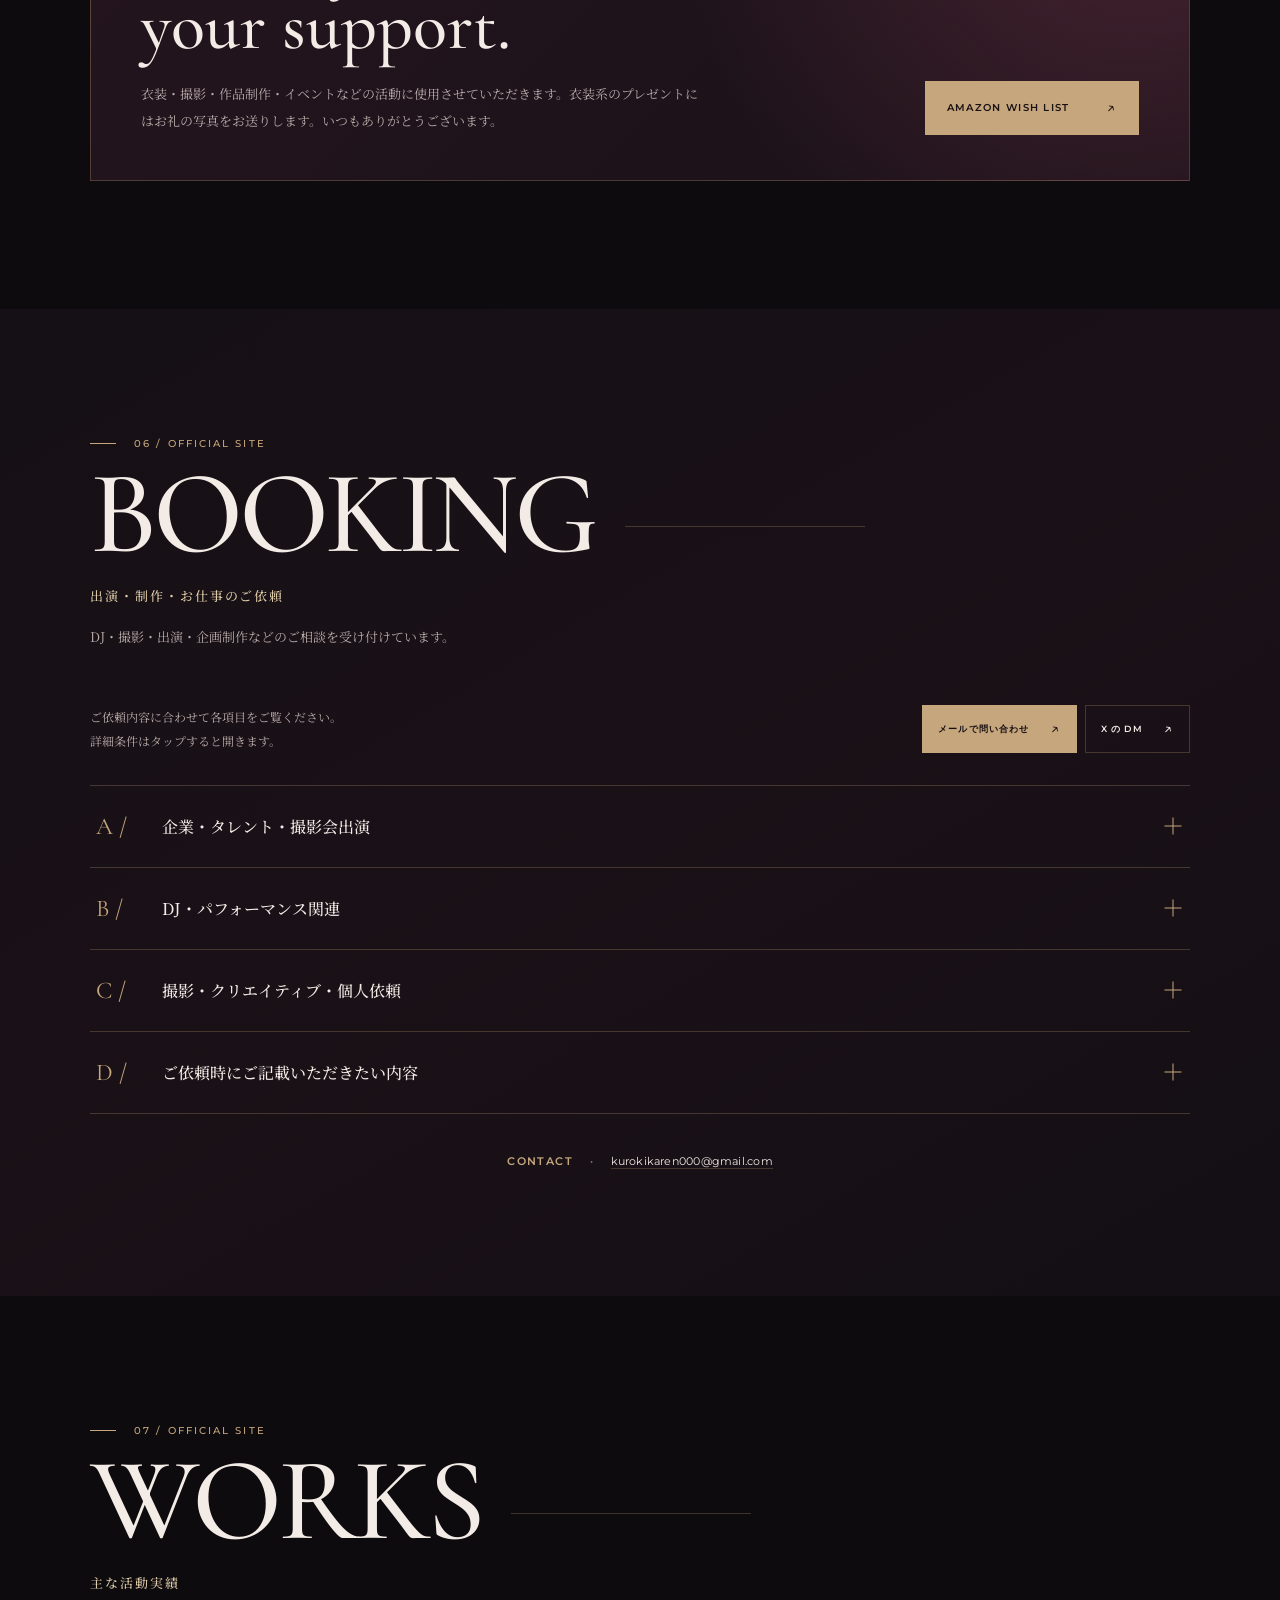
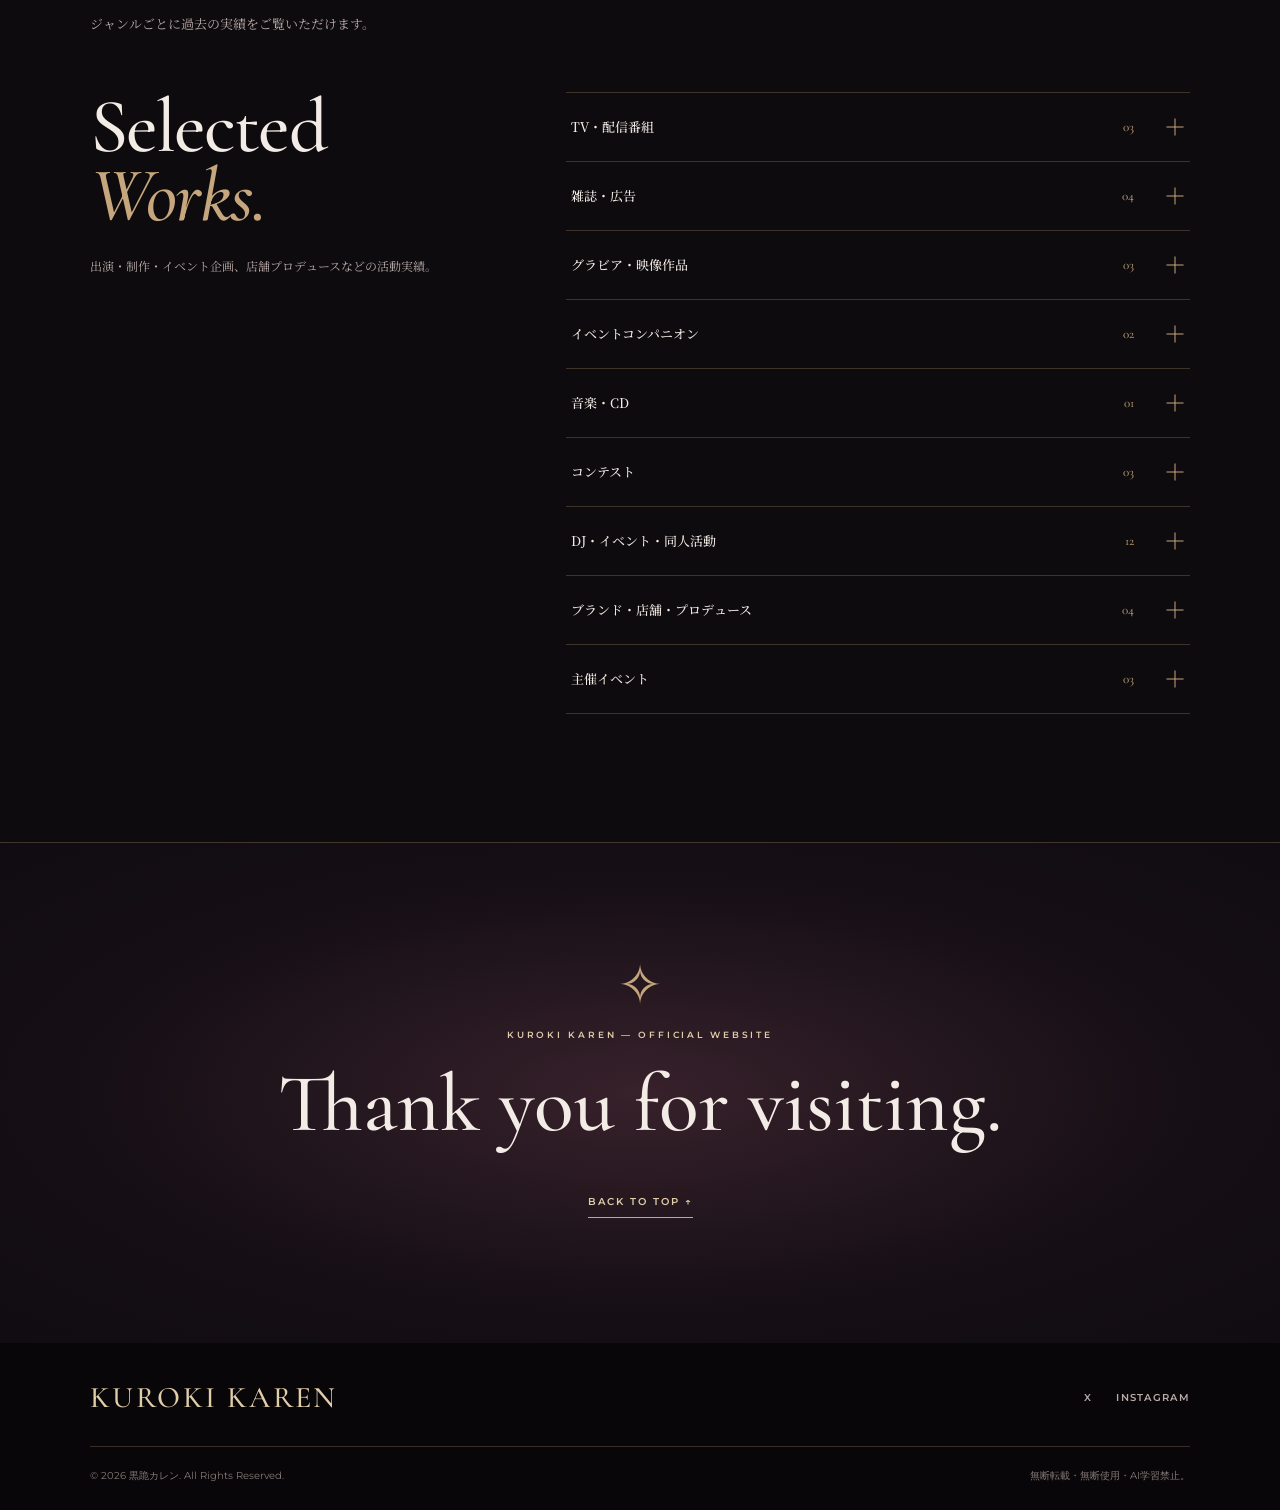
==== commit b5cb5bd4: "Add files via upload" ====
--- a/index.html
+++ b/index.html
@@ -1,203 +1,72 @@
-<!DOCTYPE html>
-<html lang="ja" class="no-js">
+<!doctype html>
+<html lang="ja">
 <head>
-<meta charset="UTF-8" />
-<meta name="viewport" content="width=device-width, initial-scale=1.0, viewport-fit=cover" />
-<title>黒跪カレン Kuroki Karen｜Official Links</title>
-<meta name="description" content="コスプレイヤー・グラビアモデル・アニソンDJとして活動する黒跪カレンのプロフィール、SNS、ファンクラブ、通販、作品、仕事依頼をまとめた公式リンクページです。" />
-<meta name="theme-color" content="#0B0A0C" />
+<meta charset="utf-8" />
+<meta name="viewport" content="width=device-width, initial-scale=1, viewport-fit=cover" />
+<title>黒跪カレン｜KUROKI KAREN OFFICIAL SITE</title>
+<meta name="description" content="黒跪カレン Kuroki Karen 公式サイト。コスプレイヤー、グラビア、アニソンDJ。SNS・ファンクラブ・作品・お仕事のご依頼はこちら。" />
+<meta name="theme-color" content="#0e0b0e" />
 <link rel="canonical" href="https://kurokikaren000.github.io/" />
 <link rel="icon" type="image/png" href="assets/favicon.png" />
 <link rel="apple-touch-icon" href="assets/favicon.png" />
-<meta property="og:type" content="profile" />
-<meta property="og:url" content="https://kurokikaren000.github.io/" />
-<meta property="og:title" content="黒跪カレン｜Official Links" />
-<meta property="og:description" content="Cosplayer / Gravure / Anison DJ 黒跪カレンの公式プロフィール・SNS・ファンクラブ・作品情報。" />
-<meta property="og:image" content="https://kurokikaren000.github.io/assets/ogp.webp" />
-<meta property="og:site_name" content="黒跪カレン Official Links" />
-<meta name="twitter:card" content="summary_large_image" />
-<meta name="twitter:title" content="黒跪カレン｜Official Links" />
-<meta name="twitter:description" content="Cosplayer / Gravure / Anison DJ 黒跪カレンの公式プロフィール・SNS・ファンクラブ・作品情報。" />
-<meta name="twitter:image" content="https://kurokikaren000.github.io/assets/ogp.webp" />
-<link rel="preconnect" href="https://fonts.googleapis.com" />
-<link rel="preconnect" href="https://fonts.gstatic.com" crossorigin />
-<link href="https://fonts.googleapis.com/css2?family=Cinzel:wght@400;600&display=swap" rel="stylesheet" />
-<link rel="stylesheet" href="style.css?v=5" />
+<meta property="og:type" content="website" /><meta property="og:title" content="黒跪カレン｜KUROKI KAREN OFFICIAL SITE" /><meta property="og:description" content="Cosplayer / Gravure / Anison DJ — 黒跪カレン 公式サイト" /><meta property="og:url" content="https://kurokikaren000.github.io/" /><meta property="og:image" content="https://kurokikaren000.github.io/assets/ogp.webp" />
+<meta name="twitter:card" content="summary_large_image" /><meta name="twitter:image" content="https://kurokikaren000.github.io/assets/ogp.webp" />
+<link rel="preconnect" href="https://fonts.googleapis.com"><link rel="preconnect" href="https://fonts.gstatic.com" crossorigin>
+<link href="https://fonts.googleapis.com/css2?family=Cormorant+Garamond:wght@400;500;600;700&family=Noto+Serif+JP:wght@400;500;600&family=Montserrat:wght@400;500;600;700&display=swap" rel="stylesheet" />
+<link rel="stylesheet" href="style.css?v=20261023" />
 </head>
 <body>
-<span id="top"></span>
 <a class="skip-link" href="#main">本文へスキップ</a>
-
-<nav class="topnav" aria-label="ページ内ナビ">
-  <ul>
-    <li><a href="#links">LINKS</a></li>
-    <li><a href="#shop">SHOP</a></li>
-    <li><a href="#support">SUPPORT</a></li>
-    <li><a href="#booking">BOOKING</a></li>
-    <li><a href="#profile">PROFILE</a></li>
-  </ul>
-</nav>
-
+<header class="site-header" id="top">
+ <a href="#top" class="brand" aria-label="黒跪カレン ホームへ"><span class="brand-symbol">K<span class="brand-dot">.</span></span><span class="brand-text">KUROKI KAREN<small>OFFICIAL WEBSITE</small></span></a>
+ <nav class="desktop-nav" aria-label="メインメニュー"><a href="#about">ABOUT</a><a href="#links">LINKS</a><a href="#fanclub">FAN CLUB</a><a href="#shop">SHOP</a><a href="#booking">BOOKING</a><a href="#works">WORKS</a></nav>
+ <button class="menu-toggle" id="menu-toggle" type="button" aria-label="メニューを開く" aria-expanded="false" aria-controls="mobile-nav"><span></span><span></span><span></span></button>
+ <nav class="mobile-nav" id="mobile-nav" aria-label="スマートフォンメニュー" inert><a href="#about">ABOUT</a><a href="#links">LINKS</a><a href="#fanclub">FAN CLUB</a><a href="#shop">SHOP</a><a href="#booking">BOOKING</a><a href="#works">WORKS</a></nav>
+</header>
 <main id="main">
-  <header class="profile">
-    <div class="avatar">
-      <img src="assets/profile.webp" width="800" height="800" alt="黒跪カレンのプロフィール写真" decoding="async" />
-    </div>
-
-    <h1 class="name">黒跪カレン<span class="name-en">Kuroki&nbsp;Karen</span></h1>
-    <p class="role">Cosplayer / Gravure / Anison DJ</p>
-    <p class="role-sub">インターネットセンシティブクリエイター</p>
-
-    <div class="bio">
-      <p>コスプレイヤー・グラビアモデル・アニソンDJとして活動中。<br>サキュバスシーシャ ブランドディレクター。</p>
-      <p>国内外でのDJ、イベント出演、作品制作などを行っています。</p>
-      <p>最新の出演予定やイベント情報はXで告知しています。</p>
-      <p>撮影・DJ・その他出演依頼の詳細は、BOOKINGよりご確認ください。</p>
-    </div>
-  </header>
-
-  <section class="block" id="links" aria-labelledby="links-h">
-    <h2 class="sec-title" id="links-h"><span class="en">OFFICIAL LINKS</span><span class="ja">公式リンク</span></h2>
-
-    <div class="panel">
-      <h3 class="panel-h">SOCIAL MEDIA</h3>
-      <div class="cards cards--2">
-        <a class="card card--pick" href="https://x.com/kuroki_karen" target="_blank" rel="noopener noreferrer">
-          <span class="card-head">
-            <span class="card-title-row">
-              <svg class="card-icon" viewBox="0 0 24 24" width="18" height="18" fill="currentColor" aria-hidden="true"><path d="M18.244 2.25h3.308l-7.227 8.26 8.502 11.24H16.17l-4.714-6.231-5.401 6.231H2.744l7.73-8.835L1.254 2.25H8.08l4.253 5.622 5.911-5.622zm-1.161 17.52h1.833L7.084 4.126H5.117z"></path></svg>
-              <span class="card-title">X（Twitter）</span>
-            </span>
-            <span class="card-sub">最新情報・出演予定・作品告知</span>
-          </span>
-          <span class="card-go" aria-hidden="true">→</span>
-        </a>
-        <a class="card card--pick" href="https://www.instagram.com/kuroki_karen/" target="_blank" rel="noopener noreferrer">
-          <span class="card-head">
-            <span class="card-title-row">
-              <svg class="card-icon" viewBox="0 0 24 24" width="18" height="18" fill="none" stroke="currentColor" stroke-width="1.8" stroke-linecap="round" stroke-linejoin="round" aria-hidden="true"><rect x="2" y="2" width="20" height="20" rx="5"></rect><circle cx="12" cy="12" r="4.5"></circle><circle cx="17.5" cy="6.5" r="0.8" fill="currentColor" stroke="none"></circle></svg>
-              <span class="card-title">Instagram</span>
-            </span>
-            <span class="card-sub">写真・活動記録</span>
-          </span>
-          <span class="card-go" aria-hidden="true">→</span>
-        </a>
-      </div>
-    </div>
-
-    <div class="panel">
-      <h3 class="panel-h">FAN CLUB</h3>
-      <p class="note">ファンクラブは、基本的にほぼ同じ内容を更新予定。<br>使いやすいサービスからの入会をお待ちしています⚜️</p>
-
-      <div class="cards">
-        <a class="card card--pick" href="https://myfans.jp/kuroki_karen?utm_medium=referral&utm_source=share&utm_campaign=user_show_share" target="_blank" rel="noopener noreferrer">
-          <span class="card-head"><span class="card-title">myfans</span><span class="card-sub">国内向けメインファンクラブ</span></span>
-          <span class="card-desc">会員限定作品、SNS未公開作品、過去ROM、ダウンロード作品など。</span>
-          <span class="card-go" aria-hidden="true">→</span>
-        </a>
-        <a class="card card--pick" href="https://linkpota.to/kuroki_karen" target="_blank" rel="noopener noreferrer">
-          <span class="card-head"><span class="card-title">LIKEY</span><span class="card-sub">韓国・国内向けファンクラブ</span></span>
-          <span class="card-desc">限定写真や動画を更新。myfansと基本的にほぼ同じ内容を掲載予定。</span>
-          <span class="card-go" aria-hidden="true">→</span>
-        </a>
-        <a class="card" href="https://fantia.jp/fanclubs/16876" target="_blank" rel="noopener noreferrer">
-          <span class="card-head"><span class="card-title">Fantia</span><span class="card-sub">通販・過去投稿まとめ</span></span>
-          <span class="card-desc">通販や過去投稿まとめの販売中心。</span>
-          <span class="card-go" aria-hidden="true">→</span>
-        </a>
-      </div>
-    </div>
-  </section>
-
-  <section class="block" id="shop" aria-labelledby="shop-h">
-    <h2 class="sec-title" id="shop-h"><span class="en">SHOP &amp; DIGITAL</span><span class="ja">通販・作品</span></h2>
-    <div class="cards cards--2">
-      <a class="card" href="https://www.melonbooks.co.jp/circle/index.php?circle_id=67396" target="_blank" rel="noopener noreferrer">
-        <span class="card-head"><span class="card-title">メロンブックス</span><span class="card-sub">同人作品・ROM通販</span></span>
-        <span class="card-desc">写真集・同人誌・DL作品を販売。</span><span class="card-go" aria-hidden="true">→</span>
-      </a>
-      <a class="card" href="https://dl.getchu.com/search/dojin_circle_detail.php?id=7121" target="_blank" rel="noopener noreferrer">
-        <span class="card-head"><span class="card-title">DL.Getchu.com</span><span class="card-sub">ダウンロード作品</span></span>
-        <span class="card-desc">ダウンロード作品を販売。</span><span class="card-go" aria-hidden="true">→</span>
-      </a>
-      <a class="card" href="https://fantia.jp/fanclubs/16876" target="_blank" rel="noopener noreferrer">
-        <span class="card-head"><span class="card-title">Fantia</span><span class="card-sub">通販・過去投稿まとめ</span></span>
-        <span class="card-desc">通販や過去投稿まとめの販売中心。</span><span class="card-go" aria-hidden="true">→</span>
-      </a>
-      <a class="card" href="https://myfans.jp/kuroki_karen?utm_medium=referral&utm_source=share&utm_campaign=user_show_share" target="_blank" rel="noopener noreferrer">
-        <span class="card-head"><span class="card-title">myfans</span><span class="card-sub">会員限定作品・ダウンロード販売</span></span>
-        <span class="card-desc">国内向けメインファンクラブ。限定投稿、過去ROM、ダウンロード作品などを公開。</span><span class="card-go" aria-hidden="true">→</span>
-      </a>
-    </div>
-  </section>
-
-  <section class="block" id="support" aria-labelledby="support-h">
-    <h2 class="sec-title" id="support-h"><span class="en">SUPPORT</span><span class="ja">応援・ほしい物リスト</span></h2>
-    <div class="lead">
-      <p>活動や作品制作を応援してくださる方向けのほしい物リストです。</p>
-      <p>衣装、撮影、イベントなど、今後の活動に使用させていただきます。</p>
-      <p>衣装系はお礼写真をお送りします。いつもありがとうございます！</p>
-    </div>
-    <a class="support-card" href="https://www.amazon.jp/hz/wishlist/ls/1CM49VY6FRV9Y?ref_=wl_share" target="_blank" rel="noopener noreferrer">
-      <span class="gift" aria-hidden="true">🎁</span>
-      <span class="support-text"><span class="card-title">Amazonほしい物リスト</span><span class="card-sub">活動・作品制作の応援はこちら</span></span>
-      <span class="support-btn">ほしい物リストを見る</span>
-    </a>
-  </section>
-
-  <section class="block" id="booking" aria-labelledby="booking-h">
-    <h2 class="sec-title" id="booking-h"><span class="en">BOOKING</span><span class="ja">出演・お仕事のご依頼</span></h2>
-    <div class="lead">
-      <p>出演、撮影、DJ、イベント、制作などのご依頼を受け付けています。</p>
-      <p>ご依頼内容に応じて、下記の窓口よりお問い合わせください。</p>
-    </div>
-
-    <div class="panel"><h3 class="panel-h">A. 企業・タレント・撮影会出演案件</h3>
-      <p class="note">コンパニオン、モデル、MC、グラビア、イベントプロデュースなど</p>
-      <dl class="pricing"><div><dt>お問い合わせ窓口</dt><dd>XのDM、またはメールにて</dd></div><div><dt>撮影会の報酬条件</dt><dd>基本的に、手取り額がバック率70％以下となる案件はお断りしております。</dd></div></dl>
-      <p class="note">その他もお気軽にご相談ください。</p>
-    </div>
-
-    <div class="panel"><h3 class="panel-h">B. パフォーマンス・クラブDJ関連</h3>
-      <p class="note">DJ、パーティーガール、イベントプロデュース、ブッキングなど</p>
-      <p class="contact-line">窓口：<a href="https://x.com/kuroki_karen" target="_blank" rel="noopener noreferrer">XのDM</a></p>
-      <dl class="pricing"><div><dt>DJ出演</dt><dd>10,000円〜＋交通費</dd></div><div><dt>テキーラガール / パーティーガール</dt><dd>固定10,000円〜＋販売バック</dd></div><div><dt>イベントプロデュース / ブッキング</dt><dd>内容、規模、拘束時間により応相談</dd></div></dl>
-      <p class="note">イベント規模、拘束時間、遠征の有無などにより、料金は別途ご相談可能です。</p>
-    </div>
-
-    <div class="panel"><h3 class="panel-h">C. クリエイティブ・個人リクエスト</h3>
-      <p class="note">個人撮影、デザイン、ROM表紙制作、イラスト制作、同人イベント売り子など</p>
-      <p class="contact-line">窓口：<a href="https://x.com/kuroki_karen" target="_blank" rel="noopener noreferrer">XのDM</a></p>
-      <dl class="pricing"><div><dt>個人リクエスト撮影｜私服などの屋外撮影</dt><dd>1時間 10,000円</dd></div><div><dt>個人リクエスト撮影｜セクシー衣装の室内撮影</dt><dd>1時間 15,000円前後</dd></div><div><dt>動画撮影オプション</dt><dd>＋5,000円 / 1時間</dd></div><div><dt>同人イベントの売り子</dt><dd>基本15,000円〜＋往復交通費</dd></div><div><dt>ROM表紙制作</dt><dd>5,000円〜</dd></div><div><dt>カラーイラスト制作</dt><dd>背景なし・キャラクター単体 10,000円〜</dd></div></dl>
-      <div class="inner-panel"><h4 class="panel-h">個人撮影の重要事項</h4><ul class="checklist"><li>ヌード撮影はお受けしておりません</li><li>撮影データの無断販売・無断掲載は禁止です</li><li>掲載時はレタッチおよび事前確認が必須です</li><li>スタジオ代はご依頼者様のご負担をお願いいたします</li><li>撮影内容、衣装、場所によってはお受けできない場合があります</li></ul></div>
-      <p class="note">ROM表紙制作はリテイク1回まで、納期は2週間〜1か月程度です。<br>販売物への使用など商用利用を伴う場合は、内容により料金が変動します。<br>その他の詳細はXのDMにてご相談ください。</p>
-    </div>
-
-    <div class="panel"><h3 class="panel-h">ご依頼時にご記載ください</h3>
-      <ul class="checklist"><li>案件名・イベント名</li><li>開催日または希望日時</li><li>会場・撮影場所・地域</li><li>出演時間・撮影時間・拘束時間</li><li>依頼内容</li><li>出演料・ご予算</li><li>交通費・宿泊費の条件</li><li>撮影内容・衣装</li><li>撮影データの掲載・使用範囲</li><li>ご担当者様名</li><li>ご連絡先</li></ul>
-    </div>
-
-    <p class="contact-line">お問い合わせ先メール：<a href="mailto:kurokikaren000@gmail.com">kurokikaren000@gmail.com</a></p>
-    <div class="btn-row"><a class="btn btn--gold" href="mailto:kurokikaren000@gmail.com?subject=出演・お仕事のご依頼">メールで問い合わせる</a><a class="btn" href="https://x.com/kuroki_karen" target="_blank" rel="noopener noreferrer">XのDMから問い合わせる</a></div>
-  </section>
-
-  <section class="block" id="profile" aria-labelledby="profile-h">
-    <h2 class="sec-title" id="profile-h"><span class="en">PROFILE &amp; WORKS</span><span class="ja">プロフィール・活動実績</span></h2>
-    <div class="panel"><p class="works-name">黒跪カレン<span>Kuroki Karen</span></p><dl class="facts"><div><dt>身長 / サイズ</dt><dd>160cm / G cup</dd></div><div><dt>活動地域</dt><dd>東京を中心に国内外</dd></div></dl></div>
-    <div class="panel"><h3 class="panel-h">TV・配信番組</h3><ul class="works"><li>Tokyo MX「エスエス」商品紹介コーナー レギュラー出演</li><li>Tokyo MX「エスエス」年明けカウントダウン エキストラ出演</li><li>FRESH!「うにいかTV」メインMC・冠番組出演</li></ul></div>
-    <div class="panel"><h3 class="panel-h">雑誌・広告</h3><ul class="works"><li>「実話ナックルズGOLD」3月号 グラビア掲載</li><li>dazzystore 歌舞伎町ハロウィン ドレス衣装広告モデル</li><li>「月刊コミックZERO-SUM」裏表紙 コスプレ掲載</li><li>「2025コスホリックSPECIAL」Fantia広告モデル掲載</li></ul></div>
-    <div class="panel"><h3 class="panel-h">グラビア・映像作品</h3><ul class="works"><li>DMMDL VR「Apartment Days! act1 黒跪カレン」出演</li><li>DMMDL VR「Apartment Days! act2 黒跪カレン」出演</li><li>NIKKE C105公式動画 ラピ役出演</li></ul></div>
-    <div class="panel"><h3 class="panel-h">イベントコンパニオン</h3><ul class="works"><li>イギリス「HYPER JAPAN 2019」日本代表コスプレイヤー</li><li>シャドウバース アルテマ杯 コンパニオン／アルビダ役</li></ul></div>
-    <div class="panel"><h3 class="panel-h">音楽・CD</h3><ul class="works"><li>PariPismオリジナル楽曲「TEEN☆POP」メインボーカル（楽曲制作：まろん / IOSYS）</li></ul></div>
-    <div class="panel"><h3 class="panel-h">コンテスト</h3><ul class="works"><li>TENGA ハロウィンコスプレコンテスト 優勝</li><li>アニクラJAM 第2回コスプレコンテスト 優勝</li><li>COSCREAM 2019 コスプレコンテスト 準優勝</li></ul></div>
-    <div class="panel"><h3 class="panel-h">DJ・イベント・同人活動</h3><ul class="works"><li>TENGA × 原宿ビットシアター トークショー ゲスト出演</li><li>歌舞伎町「PariPism」レギュラー出演（2016〜2018）</li><li>肉フェス TOKYO 2017 WONDERLAND 出演</li><li>夏の宴・冬の宴 出演</li><li>泡パ GIRLS SUMMER（club asia）出演</li><li>アニクラTMA 出演</li><li>2024 夏の宴 BLACK STAGE DJ出演</li><li>「ガヴリールドロップアウト」原作者・うかみ先生スペースにて売り子</li><li>東方サークル「冷女又」るなてぃっく先生スペースにて売り子</li><li>マカオ「IF同人文化祭15」DJ出演</li><li>肉フェス2025 やぐらステージ DJ出演</li><li>シンガポール「Costica Indies+ 2025」DJ出演</li></ul></div>
-    <div class="panel"><h3 class="panel-h">ブランド・店舗・プロデュース</h3><ul class="works"><li>AngelShisha WINGS 店長</li><li>持ち運びシーシャ「SLASH」公式アンバサダー</li><li>サキュバスシーシャ ブランドディレクター</li><li>六本木バーレスク主催「#ヤバイがすぎる」イベントプロデュース・ブッキング担当</li></ul></div>
-    <div class="panel"><h3 class="panel-h">主催イベント</h3><ul class="works"><li>女音</li><li>アニマッド</li><li>GeekBash</li></ul></div>
-  </section>
+<section class="hero" aria-labelledby="hero-title">
+ <div class="hero-media"><img class="hero-image" src="assets/hero.webp" alt="黒い衣装と装飾冠をまといスモークに包まれた黒跪カレン" fetchpriority="high" width="1537" height="2048"/><div class="hero-image-shade"></div><div class="hero-image-sign">KUROKI KAREN <span>·</span> OFFICIAL</div></div>
+ <div class="hero-copy"><div class="hero-copy-inner"><div class="eyebrow"><i></i> OFFICIAL WEBSITE <span>— 2026</span></div><p class="hero-overline">Cosplayer · Gravure · Anison DJ</p><h1 id="hero-title">黒跪カレン</h1><p class="hero-roman">Kuroki Karen<span class="star">✧</span></p><p class="hero-intro">コスプレ・グラビア・アニソンDJとして活動。<br>サキュバスシーシャグループ 総合プロデューサー。</p><div class="hero-actions"><a class="button button-primary" href="#links">OFFICIAL LINKS <span>↗</span></a><a class="button button-ghost" href="#booking">CONTACT / BOOKING <span>↗</span></a></div></div><p class="hero-scroll"><span>SCROLL TO DISCOVER</span><i></i></p></div>
+</section>
+<div class="ticker" aria-hidden="true"><span>KUROKI KAREN <b>✧</b> COSPLAYER <b>✧</b> GRAVURE <b>✧</b> ANISON DJ <b>✧</b> CREATIVE DIRECTION</span></div>
+<section id="about" class="section about-section" aria-labelledby="about-title">
+ <div class="section-title reveal"><div class="section-counter">01 / OFFICIAL SITE</div><h2 class="section-heading" id="about-title">ABOUT<span class="title-line" aria-hidden="true"></span></h2><p class="section-ja">黒跪カレンについて</p></div>
+ <div class="about-layout"><div class="about-statement reveal"><span class="label-caps">PROFILE</span><p class="statement-jp">コスプレ・グラビア<br><em>アニソンDJ</em></p><span class="statement-mark">✧</span></div><div class="about-copy reveal"><p>コスプレイヤー・グラビアモデル・アニソンDJとして、国内外で活動しています。</p><p>撮影・DJ出演のほか、イベント企画や制作、ブッキングなどを行っています。</p><p>サキュバスシーシャグループの総合プロデューサーとして、グループおよび系列店の新規立ち上げに携わっています。事業企画書の作成、店舗コンセプト設計、内装・衣装デザイン、各種ディレクションなどを担当しています。</p><div class="about-facts"><div><small>NAME</small><strong>黒跪カレン / Kuroki Karen</strong></div><div><small>ACTIVITY</small><strong>Cosplayer / Gravure / Anison DJ</strong></div><div><small>BASE</small><strong>東京を中心に国内外</strong></div><div><small>PROFILE</small><strong>160cm / G cup</strong></div></div></div></div>
+</section>
+<section id="links" class="section section-tinted" aria-labelledby="links-title"><div class="section-inner">
+ <div class="section-title reveal"><div class="section-counter">02 / OFFICIAL SITE</div><h2 class="section-heading" id="links-title">LINKS<span class="title-line" aria-hidden="true"></span></h2><p class="section-ja">公式SNS</p><p class="section-desc">最新の出演予定や活動情報はこちらから。</p></div>
+ <div class="links-grid reveal"><a class="link-tile" href="https://x.com/kuroki_karen" target="_blank" rel="noopener noreferrer"><span class="link-count">01</span><span class="link-body"><span class="link-title">X / Twitter</span><span class="link-description">最新情報・出演告知</span></span><span class="link-arrow" aria-hidden="true">↗</span></a><a class="link-tile" href="https://www.instagram.com/kuroki_karen/" target="_blank" rel="noopener noreferrer"><span class="link-count">02</span><span class="link-body"><span class="link-title">Instagram</span><span class="link-description">写真・活動記録</span></span><span class="link-arrow" aria-hidden="true">↗</span></a></div>
+ </div></section>
+<section id="fanclub" class="section" aria-labelledby="fanclub-title"><div class="section-inner">
+ <div class="section-title reveal"><div class="section-counter">03 / OFFICIAL SITE</div><h2 class="section-heading" id="fan club-title">FAN CLUB<span class="title-line" aria-hidden="true"></span></h2><p class="section-ja">ファンクラブ</p><p class="section-desc">限定写真や動画、SNS未公開作品など。お好きなサービスからお楽しみください。</p></div>
+ <div class="club-grid reveal"><a class="club-card featured" href="https://myfans.jp/kuroki_karen?utm_medium=referral&utm_source=share&utm_campaign=user_show_share" target="_blank" rel="noopener noreferrer"><span class="club-tag">MAIN / JAPAN</span><h3>myfans</h3><p>国内向けメインファンクラブ。<br>会員限定作品・過去ROM・ダウンロード作品など。</p><span class="club-cta">VIEW FAN CLUB <b>↗</b></span></a><a class="club-card" href="https://linkpota.to/kuroki_karen" target="_blank" rel="noopener noreferrer"><span class="club-tag">JAPAN / KOREA</span><h3>LIKEY</h3><p>国内・韓国向けファンクラブ。<br>限定写真や動画などを更新。</p><span class="club-cta">VIEW FAN CLUB <b>↗</b></span></a><a class="club-card" href="https://fantia.jp/fanclubs/16876" target="_blank" rel="noopener noreferrer"><span class="club-tag">ARCHIVE / SHOP</span><h3>Fantia</h3><p>通販・過去作品のアーカイブ。<br>過去投稿まとめや販売作品を掲載。</p><span class="club-cta">VIEW ARCHIVE <b>↗</b></span></a></div>
+</div></section>
+<section id="shop" class="section section-tinted" aria-labelledby="shop-title"><div class="section-inner">
+ <div class="section-title reveal"><div class="section-counter">04 / OFFICIAL SITE</div><h2 class="section-heading" id="shop-title">SHOP<span class="title-line" aria-hidden="true"></span></h2><p class="section-ja">通販・ダウンロード作品</p><p class="section-desc">写真集・同人作品・デジタルコンテンツなど。</p></div>
+ <div class="links-grid reveal"><a class="link-tile" href="https://www.melonbooks.co.jp/circle/index.php?circle_id=67396" target="_blank" rel="noopener noreferrer"><span class="link-count">01</span><span class="link-body"><span class="link-title">メロンブックス</span><span class="link-description">同人作品・写真集・ROM通販</span></span><span class="link-arrow" aria-hidden="true">↗</span></a><a class="link-tile" href="https://dl.getchu.com/search/dojin_circle_detail.php?id=7121" target="_blank" rel="noopener noreferrer"><span class="link-count">02</span><span class="link-body"><span class="link-title">DL.Getchu.com</span><span class="link-description">ダウンロード作品</span></span><span class="link-arrow" aria-hidden="true">↗</span></a><a class="link-tile" href="https://fantia.jp/fanclubs/16876" target="_blank" rel="noopener noreferrer"><span class="link-count">03</span><span class="link-body"><span class="link-title">Fantia</span><span class="link-description">過去作品・通販</span></span><span class="link-arrow" aria-hidden="true">↗</span></a><a class="link-tile" href="https://myfans.jp/kuroki_karen?utm_medium=referral&amp;utm_source=share&amp;utm_campaign=user_show_share" target="_blank" rel="noopener noreferrer"><span class="link-count">04</span><span class="link-body"><span class="link-title">myfans</span><span class="link-description">会員限定・ダウンロード作品</span></span><span class="link-arrow" aria-hidden="true">↗</span></a></div>
+</div></section>
+<section id="support" class="section support-section" aria-labelledby="support-title"><div class="section-inner">
+ <div class="section-title reveal"><div class="section-counter">05 / OFFICIAL SITE</div><h2 class="section-heading" id="support-title">SUPPORT<span class="title-line" aria-hidden="true"></span></h2><p class="section-ja">応援・ほしい物リスト</p></div>
+ <div class="support-feature reveal"><div><span class="label-caps">WITH THANKS</span><h3>Thank you for<br>your support.</h3><p>衣装・撮影・作品制作・イベントなどの活動に使用させていただきます。衣装系のプレゼントにはお礼の写真をお送りします。いつもありがとうございます。</p></div><a href="https://www.amazon.jp/hz/wishlist/ls/1CM49VY6FRV9Y?ref_=wl_share" target="_blank" rel="noopener noreferrer" class="button button-primary support-action">AMAZON WISH LIST <span>↗</span></a></div>
+</div></section>
+<section id="booking" class="section section-tinted" aria-labelledby="booking-title"><div class="section-inner">
+ <div class="section-title reveal"><div class="section-counter">06 / OFFICIAL SITE</div><h2 class="section-heading" id="booking-title">BOOKING<span class="title-line" aria-hidden="true"></span></h2><p class="section-ja">出演・制作・お仕事のご依頼</p><p class="section-desc">DJ・撮影・出演・企画制作などのご相談を受け付けています。</p></div>
+ <div class="booking-heading reveal"><p>ご依頼内容に合わせて各項目をご覧ください。<br>詳細条件はタップすると開きます。</p><div class="booking-cta"><a class="button button-primary" href="mailto:kurokikaren000@gmail.com?subject=%E5%87%BA%E6%BC%94%E3%83%BB%E3%81%8A%E4%BB%95%E4%BA%8B%E3%81%AE%E3%81%94%E4%BE%9D%E9%A0%BC">メールで問い合わせ <span>↗</span></a><a class="button button-ghost" href="https://x.com/kuroki_karen" target="_blank" rel="noopener noreferrer">X の DM <span>↗</span></a></div></div>
+ <div class="accordion-list reveal">
+ <details class="booking-detail"><summary><span class="detail-num">A /</span><span>企業・タレント・撮影会出演</span><span class="plus" aria-hidden="true"></span></summary><div class="detail-inner"><p>コンパニオン、モデル、MC、グラビア、イベントプロデュースなど</p><dl class="rate-list"><div><dt>お問い合わせ窓口</dt><dd>XのDM、またはメール</dd></div><div><dt>撮影会の報酬条件</dt><dd>基本的に、手取り額がバック率70％以下となる案件はお断りしております。</dd></div></dl><p class="small-note">その他もお気軽にご相談ください。</p></div></details>
+ <details class="booking-detail"><summary><span class="detail-num">B /</span><span>DJ・パフォーマンス関連</span><span class="plus" aria-hidden="true"></span></summary><div class="detail-inner"><p>DJ、パーティーガール、イベントプロデュース、ブッキングなど</p><dl class="rate-list"><div><dt>DJ出演</dt><dd>10,000円〜＋交通費</dd></div><div><dt>テキーラガール / パーティーガール</dt><dd>固定10,000円〜＋販売バック</dd></div><div><dt>イベントプロデュース / ブッキング</dt><dd>内容・規模・拘束時間により応相談</dd></div></dl><p class="small-note">イベント規模、拘束時間、遠征の有無などにより料金は別途ご相談可能です。お問い合わせ窓口：XのDM。</p></div></details>
+ <details class="booking-detail"><summary><span class="detail-num">C /</span><span>撮影・クリエイティブ・個人依頼</span><span class="plus" aria-hidden="true"></span></summary><div class="detail-inner"><p>個人撮影、デザイン、ROM表紙制作、イラスト制作、同人イベント売り子など</p><dl class="rate-list"><div><dt>個人リクエスト撮影｜私服などの屋外撮影</dt><dd>1時間 10,000円</dd></div><div><dt>個人リクエスト撮影｜セクシー衣装の室内撮影</dt><dd>1時間 15,000円前後</dd></div><div><dt>動画撮影オプション</dt><dd>＋5,000円 / 1時間</dd></div><div><dt>同人イベントの売り子</dt><dd>基本15,000円〜＋往復交通費</dd></div><div><dt>ROM表紙制作</dt><dd>5,000円〜</dd></div><div><dt>カラーイラスト制作</dt><dd>背景なし・キャラクター単体 10,000円〜</dd></div></dl><h4 class="inner-subtitle">個人撮影の重要事項</h4><ul class="plain-list"><li>ヌード撮影はお受けしておりません。</li><li>撮影データの無断販売・無断掲載は禁止です。</li><li>掲載時はレタッチおよび事前確認が必須です。</li><li>スタジオ代はご依頼者様のご負担となります。</li><li>撮影内容・衣装・場所によってはお受けできない場合があります。</li></ul><p class="small-note">ROM表紙制作はリテイク1回まで、納期は2週間〜1か月程度です。商用利用の場合は内容により料金が変動します。その他詳細はXのDMにてご相談ください。</p></div></details>
+ <details class="booking-detail"><summary><span class="detail-num">D /</span><span>ご依頼時にご記載いただきたい内容</span><span class="plus" aria-hidden="true"></span></summary><div class="detail-inner"><ul class="plain-list"><li>案件名・イベント名</li><li>開催日または希望日時</li><li>会場・撮影場所・地域</li><li>出演時間・撮影時間・拘束時間</li><li>依頼内容</li><li>出演料・ご予算</li><li>交通費・宿泊費の条件</li><li>撮影内容・衣装</li><li>撮影データの掲載・使用範囲</li><li>ご担当者様名</li><li>ご連絡先</li></ul></div></details>
+ </div>
+ <p class="booking-mail reveal">CONTACT <span>·</span> <a href="mailto:kurokikaren000@gmail.com">kurokikaren000@gmail.com</a></p>
+</div></section>
+<section id="works" class="section" aria-labelledby="works-title"><div class="section-inner">
+ <div class="section-title reveal"><div class="section-counter">07 / OFFICIAL SITE</div><h2 class="section-heading" id="works-title">WORKS<span class="title-line" aria-hidden="true"></span></h2><p class="section-ja">主な活動実績</p><p class="section-desc">ジャンルごとに過去の実績をご覧いただけます。</p></div>
+ <div class="works-layout"><div class="works-lead reveal"><p class="works-big">Selected<br><em>Works.</em></p><p>出演・制作・イベント企画、店舗プロデュースなどの活動実績。</p></div><div class="works-list reveal"><details class="work-accordion"><summary><span>TV・配信番組</span><span class="work-count">03</span><span class="plus" aria-hidden="true"></span></summary><ul class="work-list"><li>Tokyo MX「エスエス」商品紹介コーナー レギュラー出演</li><li>Tokyo MX「エスエス」年明けカウントダウン エキストラ出演</li><li>FRESH!「うにいかTV」メインMC・冠番組出演</li></ul></details><details class="work-accordion"><summary><span>雑誌・広告</span><span class="work-count">04</span><span class="plus" aria-hidden="true"></span></summary><ul class="work-list"><li>「実話ナックルズGOLD」3月号 グラビア掲載</li><li>dazzystore 歌舞伎町ハロウィン ドレス衣装広告モデル</li><li>「月刊コミックZERO-SUM」裏表紙 コスプレ掲載</li><li>「2025コスホリックSPECIAL」Fantia広告モデル掲載</li></ul></details><details class="work-accordion"><summary><span>グラビア・映像作品</span><span class="work-count">03</span><span class="plus" aria-hidden="true"></span></summary><ul class="work-list"><li>DMMDL VR「Apartment Days! act1 黒跪カレン」出演</li><li>DMMDL VR「Apartment Days! act2 黒跪カレン」出演</li><li>NIKKE C105公式動画 ラピ役出演</li></ul></details><details class="work-accordion"><summary><span>イベントコンパニオン</span><span class="work-count">02</span><span class="plus" aria-hidden="true"></span></summary><ul class="work-list"><li>イギリス「HYPER JAPAN 2019」日本代表コスプレイヤー</li><li>シャドウバース アルテマ杯 コンパニオン／アルビダ役</li></ul></details><details class="work-accordion"><summary><span>音楽・CD</span><span class="work-count">01</span><span class="plus" aria-hidden="true"></span></summary><ul class="work-list"><li>PariPismオリジナル楽曲「TEEN☆POP」メインボーカル（楽曲制作：まろん / IOSYS）</li></ul></details><details class="work-accordion"><summary><span>コンテスト</span><span class="work-count">03</span><span class="plus" aria-hidden="true"></span></summary><ul class="work-list"><li>TENGA ハロウィンコスプレコンテスト 優勝</li><li>アニクラJAM 第2回コスプレコンテスト 優勝</li><li>COSCREAM 2019 コスプレコンテスト 準優勝</li></ul></details><details class="work-accordion"><summary><span>DJ・イベント・同人活動</span><span class="work-count">12</span><span class="plus" aria-hidden="true"></span></summary><ul class="work-list"><li>TENGA × 原宿ビットシアター トークショー ゲスト出演</li><li>歌舞伎町「PariPism」レギュラー出演（2016〜2018）</li><li>肉フェス TOKYO 2017 WONDERLAND 出演</li><li>夏の宴・冬の宴 出演</li><li>泡パ GIRLS SUMMER（club asia）出演</li><li>アニクラTMA 出演</li><li>2024 夏の宴 BLACK STAGE DJ出演</li><li>「ガヴリールドロップアウト」原作者・うかみ先生スペースにて売り子</li><li>東方サークル「冷女又」るなてぃっく先生スペースにて売り子</li><li>マカオ「IF同人文化祭15」DJ出演</li><li>肉フェス2025 やぐらステージ DJ出演</li><li>シンガポール「Costica Indies+ 2025」DJ出演</li></ul></details><details class="work-accordion"><summary><span>ブランド・店舗・プロデュース</span><span class="work-count">04</span><span class="plus" aria-hidden="true"></span></summary><ul class="work-list"><li>AngelShisha WINGS 店長</li><li>持ち運びシーシャ「SLASH」公式アンバサダー</li><li>サキュバスシーシャグループ 総合プロデューサー（グループ・系列店の新規立ち上げ、コンセプト設計、内装・衣装デザイン、各種ディレクション）</li><li>六本木バーレスク主催「#ヤバイがすぎる」イベントプロデュース・ブッキング担当</li></ul></details><details class="work-accordion"><summary><span>主催イベント</span><span class="work-count">03</span><span class="plus" aria-hidden="true"></span></summary><ul class="work-list"><li>女音</li><li>アニマッド</li><li>GeekBash</li></ul></details></div></div>
+</div></section>
+<section class="closing"><p class="closing-star">✧</p><p class="closing-label">KUROKI KAREN — OFFICIAL WEBSITE</p><h2>Thank you for visiting.</h2><a href="#top" class="closing-back">BACK TO TOP ↑</a></section>
 </main>
-
-<footer class="footer"><p class="copy">© <span id="year">2026</span> Kuroki Karen / 黒跪カレン<br>All Rights Reserved.</p><p class="warn">Unauthorized reproduction prohibited.<br>無断転載・無断使用・AI学習禁止。</p></footer>
-<a class="to-top" href="#top" aria-label="ページ上部へ戻る">↑</a>
+<footer class="site-footer"><div class="footer-line"><span>KUROKI KAREN</span><div><a href="https://x.com/kuroki_karen" target="_blank" rel="noopener noreferrer" class="">X</a> <a href="https://www.instagram.com/kuroki_karen/" target="_blank" rel="noopener noreferrer" class="">INSTAGRAM</a></div></div><div class="footer-bottom"><span>© <span id="year">2026</span> 黒跪カレン. All Rights Reserved.</span><span>無断転載・無断使用・AI学習禁止。</span></div></footer>
 <script src="script.js" defer></script>
 </body>
-</html>
+</html>
--- a/style.css
+++ b/style.css
@@ -1,37 +1,33 @@
-:root{
-  --bg:#0b0a0c;--bg2:#151116;--panel:rgba(24,20,25,.72);--panel2:rgba(37,29,35,.78);
-  --text:#f4efe5;--muted:#c9beb2;--soft:#a99c90;--gold:#cba75b;--gold-lt:#ead9a8;--gold-line:rgba(203,167,91,.35);
-  --wine:#4b1222;--pink:#b98b93;--shadow:0 18px 50px rgba(0,0,0,.42);--radius:22px;--font-en:'Cinzel',serif;
-}
-*{box-sizing:border-box}html{scroll-behavior:smooth;background:var(--bg)}body{margin:0;color:var(--text);font-family:-apple-system,BlinkMacSystemFont,'Hiragino Kaku Gothic ProN','Yu Gothic',Meiryo,sans-serif;font-size:16px;line-height:1.75;background:radial-gradient(circle at 50% 0,rgba(203,167,91,.13),transparent 35%),radial-gradient(circle at 85% 15%,rgba(112,20,44,.22),transparent 26%),linear-gradient(180deg,#09080a,#121014 42%,#09080a);min-height:100vh;overflow-x:hidden}body::before{content:"";position:fixed;inset:0;z-index:-2;background-image:linear-gradient(rgba(255,255,255,.025) 1px,transparent 1px),linear-gradient(90deg,rgba(255,255,255,.018) 1px,transparent 1px);background-size:38px 38px;mask-image:linear-gradient(to bottom,rgba(0,0,0,.8),transparent 86%)}body::after{content:"";position:fixed;inset:0;z-index:-1;background:radial-gradient(circle at 20% 30%,rgba(203,167,91,.08),transparent 24%),radial-gradient(circle at 90% 70%,rgba(185,139,147,.12),transparent 28%);pointer-events:none}a{color:inherit}img{max-width:100%;display:block}.skip-link{position:absolute;left:-999px;top:8px;background:#fff;color:#000;padding:8px 12px;border-radius:8px;z-index:999}.skip-link:focus{left:8px}.topnav{position:sticky;top:0;z-index:50;padding:10px max(12px,env(safe-area-inset-left));backdrop-filter:blur(16px);background:rgba(11,10,12,.72);border-bottom:1px solid var(--gold-line)}.topnav ul{max-width:760px;margin:0 auto;padding:0;display:flex;gap:8px;list-style:none;overflow-x:auto;scrollbar-width:none}.topnav ul::-webkit-scrollbar{display:none}.topnav a{display:block;position:relative;white-space:nowrap;text-decoration:none;color:var(--muted);font-family:var(--font-en);font-size:12px;letter-spacing:.12em;padding:9px 14px;border:1px solid rgba(203,167,91,.18);border-radius:999px;background:rgba(255,255,255,.035);transition:.25s ease}.topnav a:hover,.topnav a.is-active{color:var(--gold-lt);border-color:var(--gold-line);background:rgba(203,167,91,.09)}.topnav a::after{content:"";position:absolute;left:14px;right:14px;bottom:6px;height:1px;background:linear-gradient(90deg,transparent,var(--gold),transparent);transform:scaleX(0);transition:.25s}.topnav a.is-active::after{transform:scaleX(1)}main{width:min(760px,calc(100% - 26px));margin:0 auto;padding:34px 0 70px}.profile{text-align:center;position:relative;isolation:isolate;padding:20px 0 24px}.profile::before{content:"";position:absolute;z-index:-1;width:310px;height:310px;left:50%;top:6px;transform:translateX(-50%);border-radius:50%;background:radial-gradient(circle,rgba(203,167,91,.16),transparent 68%);filter:blur(10px);animation:profileGlow 5.5s ease-in-out infinite}.avatar{position:relative;width:min(58vw,245px);margin:0 auto 22px;border-radius:28px;padding:7px;background:linear-gradient(135deg,rgba(234,217,168,.65),rgba(78,44,18,.18),rgba(185,139,147,.22));box-shadow:var(--shadow),0 0 38px rgba(203,167,91,.12);transition:.35s}.avatar::before{content:"";position:absolute;inset:-8px;border:1px solid rgba(231,216,176,.26);border-radius:34px;animation:avatarRing 7s linear infinite}.avatar img{aspect-ratio:1/1;object-fit:cover;border-radius:23px;background:#1b171b}.name{font-family:var(--font-en);letter-spacing:.06em;font-size:clamp(31px,9vw,54px);line-height:1.05;margin:8px 0}.name-en{display:block;font-size:.42em;color:var(--gold-lt);letter-spacing:.16em;margin-top:8px}.role{font-family:var(--font-en);color:var(--gold-lt);letter-spacing:.09em;margin:8px 0 0}.role-sub{color:var(--muted);margin:2px 0 18px}.bio{color:var(--muted);background:linear-gradient(180deg,rgba(255,255,255,.045),rgba(255,255,255,.018));border:1px solid var(--gold-line);border-radius:var(--radius);padding:17px 18px;box-shadow:var(--shadow)}.bio p{margin:.55em 0}.block{margin:30px 0}.sec-title{text-align:center;margin:0 0 16px}.sec-title .en{display:inline-block;position:relative;font-family:var(--font-en);letter-spacing:.16em;color:var(--gold-lt);font-size:clamp(19px,5vw,29px);line-height:1.1}.sec-title .ja{display:block;color:var(--soft);font-size:13px;margin-top:5px;letter-spacing:.12em}.sec-title .en::before,.sec-title .en::after{content:"";position:absolute;top:50%;width:28px;height:1px;background:linear-gradient(90deg,transparent,var(--gold));opacity:.55}.sec-title .en::before{right:calc(100% + 13px)}.sec-title .en::after{left:calc(100% + 13px);transform:scaleX(-1)}.lead,.panel{background:var(--panel);border:1px solid var(--gold-line);border-radius:var(--radius);padding:19px 18px;box-shadow:var(--shadow);margin:14px 0}.lead p,.note{margin:.45em 0;color:var(--muted)}.panel-h{font-family:var(--font-en);letter-spacing:.08em;color:var(--gold-lt);font-size:18px;margin:0 0 12px;padding-bottom:9px;border-bottom:1px solid rgba(203,167,91,.22)}.cards{display:grid;grid-template-columns:1fr;gap:12px}.cards--2{grid-template-columns:repeat(2,minmax(0,1fr))}.card,.support-card,.btn{position:relative;overflow:hidden;text-decoration:none;border:1px solid var(--gold-line);border-radius:20px;background:linear-gradient(135deg,rgba(31,25,31,.9),rgba(16,14,17,.84));box-shadow:0 10px 28px rgba(0,0,0,.32);transition:transform .25s ease,border-color .25s ease,box-shadow .25s ease}.card{display:grid;gap:8px;padding:17px 46px 17px 17px;min-height:92px}.card--pick{background:linear-gradient(135deg,rgba(72,40,24,.9),rgba(22,17,20,.9) 48%,rgba(75,18,34,.5))}.card-head{display:grid;gap:2px}.card-title-row{display:flex;align-items:center;gap:8px}.card-icon{flex-shrink:0;color:var(--gold-lt)}.card-title{font-family:var(--font-en);font-size:19px;color:var(--text);letter-spacing:.06em;font-weight:600}.card-sub{font-size:12px;color:var(--gold-lt);letter-spacing:.05em}.card-desc{font-size:13px;color:var(--muted);line-height:1.65}.card-go{position:absolute;right:17px;top:50%;transform:translateY(-50%);color:var(--gold);transition:.25s}.card:hover{transform:translateY(-4px);border-color:rgba(231,216,176,.6);box-shadow:0 16px 38px rgba(0,0,0,.46),0 0 24px rgba(203,167,91,.13)}.card:hover .card-go{transform:translate(4px,-50%)}.support-card{display:flex;align-items:center;gap:14px;padding:18px;background:linear-gradient(135deg,rgba(75,18,34,.76),rgba(24,20,25,.92));}.gift{font-size:28px}.support-text{display:grid;gap:2px;flex:1}.support-btn{font-size:13px;color:#1a1206;background:linear-gradient(135deg,var(--gold-lt),var(--gold));padding:8px 12px;border-radius:999px;font-weight:700}.pricing{display:grid;gap:10px;margin:0}.pricing div,.facts div{display:grid;grid-template-columns:minmax(120px,.85fr) 1.25fr;gap:12px;padding:11px 0;border-bottom:1px solid rgba(203,167,91,.16)}.pricing div:last-child,.facts div:last-child{border-bottom:0}.pricing dt,.facts dt{color:var(--gold-lt);font-weight:700}.pricing dd,.facts dd{margin:0;color:var(--muted)}.checklist,.works{margin:0;padding-left:1.25em;color:var(--muted)}.checklist li,.works li{margin:.38em 0}.inner-panel{background:rgba(255,255,255,.03);border:1px solid rgba(203,167,91,.18);border-radius:16px;padding:14px;margin:14px 0}.contact-line{color:var(--muted)}.contact-line a{color:var(--gold-lt)}.btn-row{display:grid;grid-template-columns:1fr 1fr;gap:12px;margin-top:14px}.btn{display:grid;place-items:center;text-align:center;min-height:52px;padding:13px 14px;color:var(--gold-lt)}.btn--gold{color:#1c1306;background:linear-gradient(135deg,var(--gold-lt),var(--gold));font-weight:800}.works-name{font-family:var(--font-en);font-size:22px;letter-spacing:.08em;margin:0 0 12px}.works-name span{display:block;font-size:13px;color:var(--gold-lt)}.footer{text-align:center;color:var(--soft);font-size:12px;width:min(760px,calc(100% - 26px));margin:0 auto;padding:0 0 56px}.to-top{position:fixed;right:14px;bottom:14px;z-index:80;width:44px;height:44px;border-radius:50%;display:grid;place-items:center;text-decoration:none;color:#1a1206;background:linear-gradient(135deg,var(--gold-lt),var(--gold));box-shadow:0 10px 24px rgba(0,0,0,.35);opacity:0;pointer-events:none;transform:translateY(8px);transition:.25s}.to-top.is-visible{opacity:1;pointer-events:auto;transform:none}.card::before,.support-card::before,.btn::before{content:"";position:absolute;top:-120%;left:-55%;width:42%;height:320%;background:linear-gradient(90deg,transparent,rgba(255,255,255,.12),transparent);transform:rotate(18deg);transition:left .7s ease;pointer-events:none}.card:hover::before,.support-card:hover::before,.btn:hover::before{left:125%}.js .reveal-item{opacity:0;transform:translateY(22px);transition:opacity .72s cubic-bezier(.2,.7,.2,1),transform .72s cubic-bezier(.2,.7,.2,1);transition-delay:var(--reveal-delay,0ms)}.js .reveal-item.is-revealed{opacity:1;transform:none}.panel.is-accordion{padding:0;overflow:hidden}.accordion-trigger{width:100%;border:0;background:transparent;color:inherit;display:flex;align-items:center;justify-content:space-between;gap:18px;padding:19px 20px;text-align:left;cursor:pointer;font:inherit}.accordion-trigger .panel-h{flex:1;margin:0;padding:0;border:0}.accordion-icon{flex:0 0 30px;width:30px;height:30px;display:grid;place-items:center;border:1px solid var(--gold-line);border-radius:50%;color:var(--gold);transition:.28s}.accordion-trigger[aria-expanded="true"] .accordion-icon{transform:rotate(45deg);background:rgba(203,167,91,.1)}.accordion-content{display:grid;grid-template-rows:0fr;opacity:.35;transition:grid-template-rows .4s ease,opacity .3s ease}.accordion-content>.accordion-inner{min-height:0;overflow:hidden}.accordion-trigger[aria-expanded="true"]+.accordion-content{grid-template-rows:1fr;opacity:1}.accordion-inner{padding:0 20px 20px;border-top:1px solid var(--gold-line)}.accordion-inner>:first-child{margin-top:16px}.card:active,.support-card:active,.btn:active{transform:scale(.985);border-color:rgba(231,216,176,.78);box-shadow:0 0 0 1px rgba(203,167,91,.22) inset,0 0 24px rgba(203,167,91,.28),0 8px 24px rgba(0,0,0,.38)}@keyframes profileGlow{0%,100%{opacity:.55;transform:translateX(-50%) scale(.94)}50%{opacity:1;transform:translateX(-50%) scale(1.06)}}@keyframes avatarRing{0%{transform:rotate(0deg);opacity:.35}50%{opacity:.8}100%{transform:rotate(360deg);opacity:.35}}@keyframes mobileShine{0%,68%{left:-60%;opacity:0}72%{opacity:.75}88%{left:130%;opacity:.45}100%{left:130%;opacity:0}}@media (hover:none){.card:hover,.support-card:hover,.btn:hover,.avatar:hover{transform:none}.card::before,.support-card::before,.btn::before{display:block;left:-60%;animation:mobileShine 5.8s ease-in-out infinite}.card:nth-child(2n)::before{animation-delay:1.2s}.card:nth-child(3n)::before{animation-delay:2.4s}.support-card::before{animation-delay:.8s}}@media (max-width:620px){main{width:min(100% - 22px,760px);padding-top:24px}.cards--2,.btn-row{grid-template-columns:1fr}.card{min-height:84px}.pricing div,.facts div{grid-template-columns:1fr;gap:2px}.support-card{align-items:flex-start;flex-wrap:wrap}.support-btn{width:100%;text-align:center}.sec-title .en::before,.sec-title .en::after{display:none}}@media (prefers-reduced-motion:reduce){*,*::before,*::after{animation:none!important;transition:none!important;scroll-behavior:auto!important}.js .reveal-item{opacity:1;transform:none}}
-
-
-/* =====================================================
-   TOP IMAGE FIX v4
-   トップ画像を必ず正方形に固定する最終上書き
-   ===================================================== */
-.profile .avatar{
-  position: relative !important;
-  width: min(58vw, 245px) !important;
-  height: auto !important;
-  aspect-ratio: 1 / 1 !important;
-  margin: 0 auto 22px !important;
-  overflow: hidden !important;
-  border-radius: 28px !important;
-  padding: 7px !important;
-}
-
-.profile .avatar img{
-  width: 100% !important;
-  height: 100% !important;
-  aspect-ratio: auto !important;
-  object-fit: cover !important;
-  display: block !important;
-  border-radius: 23px !important;
-}
-
-@media (max-width: 620px){
-  .profile .avatar{
-    width: min(72vw, 245px) !important;
-  }
-}
+:root{--bg:#0e0b0e;--bg-deep:#090709;--panel:#161116;--panel2:#1d161c;--burgundy:#371b26;--burgundy2:#4d2631;--gold:#c5a67d;--gold-pale:#e0cda9;--cream:#f3ebe6;--muted:#b9aba9;--muted2:#857877;--line:rgba(197,166,125,.26);--font-en:'Cormorant Garamond',Georgia,serif;--font-jp:'Noto Serif JP',serif;--font-ui:'Montserrat',-apple-system,BlinkMacSystemFont,'Hiragino Kaku Gothic ProN','Yu Gothic',Meiryo,sans-serif}
+*,*::before,*::after{box-sizing:border-box}html{background:var(--bg);scroll-behavior:smooth;scroll-padding-top:88px}body{margin:0;color:var(--cream);background:var(--bg);font-family:var(--font-ui);font-size:14px;line-height:1.85;overflow-x:hidden}body.nav-open{overflow:hidden}a{color:inherit;text-decoration:none}img{display:block;max-width:100%}button{font:inherit}.skip-link{position:fixed;top:-100px;left:15px;padding:10px 18px;background:#fff;color:#111;z-index:200}.skip-link:focus{top:8px}::selection{background:#977357;color:#fff}a:focus-visible,button:focus-visible,summary:focus-visible{outline:2px solid var(--gold-pale);outline-offset:5px}
+/* Header */
+.site-header{z-index:100;position:fixed;inset:0 0 auto 0;height:82px;display:flex;align-items:center;justify-content:space-between;gap:24px;padding:0 clamp(26px,4.9vw,86px);background:rgba(10,8,11,.83);border-bottom:1px solid rgba(197,166,125,.18);backdrop-filter:blur(18px);-webkit-backdrop-filter:blur(18px)}.brand{display:flex;align-items:center;gap:13px;white-space:nowrap;flex-shrink:0}.brand-symbol{font-family:var(--font-en);font-size:42px;font-weight:600;line-height:1;color:var(--gold-pale)}.brand-dot{color:#89525b}.brand-text{display:grid;gap:0;font:600 12px/1.4 var(--font-ui);letter-spacing:.2em}.brand-text small{font-size:7px;font-weight:500;letter-spacing:.36em;color:var(--muted2)}.desktop-nav{display:flex;align-items:center;gap:clamp(16px,2.4vw,40px)}.desktop-nav a{font:500 10px var(--font-ui);letter-spacing:.15em;color:var(--muted);transition:color .3s}.desktop-nav a:hover{color:var(--gold-pale)}.menu-toggle{display:none}.mobile-nav{display:none}
+/* Hero */
+.hero{display:grid;grid-template-columns:51% 49%;position:relative;min-height:720px;height:min(920px,100svh);padding-top:82px;background:radial-gradient(ellipse at 20% 38%,rgba(69,30,41,.6),transparent 55%),#110e12}.hero-copy{grid-column:1;grid-row:1;display:flex;flex-direction:column;justify-content:center;position:relative;z-index:2;padding:clamp(38px,6.5vw,115px);padding-right:24px}.hero-copy::before{content:'K';font:600 clamp(450px,45vw,750px)/.8 var(--font-en);position:absolute;top:5%;left:-8%;color:rgba(197,166,125,.025);pointer-events:none;z-index:-1}.hero-copy-inner{max-width:660px}.eyebrow,.label-caps{display:flex;align-items:center;gap:14px;letter-spacing:.3em;font-size:10px;font-weight:500;color:var(--gold-pale)}.eyebrow i{width:31px;height:1px;background:var(--gold)}.eyebrow span{color:var(--muted2)}.hero-overline{margin:56px 0 15px;letter-spacing:.22em;color:var(--muted);font:500 11px/1.4 var(--font-ui)}.hero h1{font:500 clamp(40px,5.3vw,82px)/1.5 var(--font-jp);letter-spacing:.13em;white-space:nowrap;margin:0 -50px 0 -3px;text-shadow:0 5px 22px #110d13}.hero-roman{font:500 clamp(42px,6.3vw,90px)/1 var(--font-en);letter-spacing:.005em;margin:0 0 32px;color:var(--gold-pale);white-space:nowrap}.star{margin-left:6px;font-size:23px;vertical-align:50%;color:var(--gold)}.hero-intro{font:400 clamp(12px,1.1vw,14px)/2.1 var(--font-jp);color:#d7c9c3;letter-spacing:.04em;margin:0 0 36px}.hero-actions{display:flex;align-items:stretch;gap:11px;flex-wrap:wrap}.button{display:inline-flex;justify-content:space-between;align-items:center;min-height:51px;gap:36px;padding:14px 21px;border:1px solid var(--line);font:600 10px/1.5 var(--font-ui);letter-spacing:.13em;transition:background .3s,border-color .3s,transform .3s,color .3s;cursor:pointer;text-align:left}.button span{font-size:16px;font-weight:400}.button:hover{transform:translateY(-2px);border-color:var(--gold-pale)}.button-primary{background:var(--gold);color:#1a1113;border-color:var(--gold)}.button-primary:hover{background:var(--gold-pale)}.button-ghost{background:transparent;color:var(--cream)}.button-ghost:hover{background:rgba(197,166,125,.12)}.hero-scroll{position:absolute;bottom:34px;left:clamp(38px,6.5vw,115px);display:flex;align-items:center;gap:15px;letter-spacing:.22em;font-size:8px;color:var(--muted2)}.hero-scroll i{width:58px;height:1px;background:var(--line)}.hero-media{grid-column:2;grid-row:1;position:relative;overflow:hidden;background:#373237}.hero-image{width:100%;height:100%;object-fit:cover;object-position:center 40%;filter:contrast(1.03) saturate(.93)}.hero-image-shade{position:absolute;inset:0;pointer-events:none;background:linear-gradient(90deg,#110e12 0%,rgba(17,14,18,.02) 30%),linear-gradient(0deg,rgba(9,7,10,.55),transparent 35%);opacity:.72}.hero-image-sign{position:absolute;bottom:30px;right:38px;font-size:10px;letter-spacing:.34em;color:#fff;writing-mode:vertical-rl;transform:rotate(180deg);text-shadow:0 2px 10px #000}.hero-image-sign span{color:var(--gold)}.ticker{overflow:hidden;border-top:1px solid var(--line);border-bottom:1px solid var(--line);background:#261720;padding:20px 0;color:#bca19e;white-space:nowrap;text-align:center;font:500 11px var(--font-ui);letter-spacing:.23em}.ticker b{font-weight:400;color:var(--gold);padding:0 22px}
+/* General sections */
+.section{position:relative;padding:clamp(80px,10vw,152px) clamp(20px,5vw,80px);scroll-margin-top:65px}.section-inner{max-width:1100px;margin:0 auto}.section-tinted{background:linear-gradient(150deg,#151015,#1a1117 55%,#130f14)}.section-title{max-width:1100px;margin:0 auto 55px}.section-counter{font:500 10px var(--font-ui);letter-spacing:.21em;color:var(--gold);display:flex;align-items:center;gap:18px;margin-bottom:8px}.section-counter::before{content:'';width:26px;height:1px;background:var(--gold)}.section-heading{display:flex;align-items:center;gap:30px;font:500 clamp(66px,9.2vw,136px)/.95 var(--font-en);letter-spacing:-.035em;margin:0;color:var(--cream)}.title-line{height:1px;min-width:15px;max-width:240px;flex:1;background:var(--line);margin-top:26px}.section-ja{font:500 13px var(--font-jp);letter-spacing:.15em;color:var(--gold-pale);margin:16px 0 0}.section-desc{font:400 13px/2 var(--font-jp);color:var(--muted);margin:19px 0 0}.label-caps{font-size:10px}
+/* About */
+.about-section{background:#0f0c10;padding-bottom:140px}.about-layout{max-width:1100px;margin:auto;display:grid;grid-template-columns:1.15fr 1fr;gap:clamp(45px,8vw,155px)}.about-statement{position:relative;padding:15px 0 50px;border-top:1px solid var(--line);border-bottom:1px solid var(--line)}.statement-jp{font:400 clamp(24px,3vw,46px)/1.75 var(--font-jp);letter-spacing:.12em;margin:37px 0 5px}.statement-jp em{color:var(--gold-pale);font-style:normal}.statement-mark{font:400 68px var(--font-en);position:absolute;bottom:2px;right:12px;color:rgba(197,166,125,.25)}.about-copy{font:400 14px/2.2 var(--font-jp);color:#d0c6c4}.about-copy p{margin:0 0 22px}.about-facts{margin-top:34px;border-top:1px solid var(--line)}.about-facts>div{border-bottom:1px solid var(--line);display:grid;grid-template-columns:125px 1fr;gap:12px;padding:14px 0}.about-facts small{font:600 9px var(--font-ui);letter-spacing:.16em;color:var(--gold)}.about-facts strong{font:400 12px var(--font-jp);color:var(--cream)}
+/* Link tiles */
+.links-grid{display:grid;grid-template-columns:repeat(2,minmax(0,1fr));border-top:1px solid var(--line);border-left:1px solid var(--line)}.link-tile{display:flex;align-items:center;min-height:143px;padding:23px 24px;gap:22px;background:rgba(255,255,255,.015);border-right:1px solid var(--line);border-bottom:1px solid var(--line);transition:background .25s}.link-tile:hover{background:rgba(197,166,125,.08)}.link-count{font:400 15px var(--font-en);color:var(--gold);align-self:flex-start}.link-body{display:flex;flex-direction:column;gap:4px;flex:1;min-width:0}.link-title{font:500 clamp(23px,3vw,34px)/1.15 var(--font-en);letter-spacing:.005em;overflow-wrap:anywhere}.link-description{font:400 11px/1.7 var(--font-jp);color:var(--muted)}.link-arrow{font-size:23px;line-height:1;color:var(--gold);transition:transform .2s}.link-tile:hover .link-arrow{transform:translate(3px,-3px)}
+/* Fan club */
+.club-grid{display:grid;grid-template-columns:repeat(3,minmax(0,1fr));gap:14px}.club-card{position:relative;display:flex;flex-direction:column;align-items:flex-start;min-height:335px;padding:34px 28px;border:1px solid var(--line);background:linear-gradient(148deg,#1b141a,#141014);transition:transform .3s,background .3s,border .3s;overflow:hidden}.club-card::after{content:'✧';position:absolute;top:-55px;right:-10px;color:rgba(197,166,125,.08);font:180px var(--font-en)}.club-card:hover{transform:translateY(-5px);border-color:rgba(197,166,125,.7);background:linear-gradient(148deg,#2b1a23,#161015)}.club-card.featured{background:linear-gradient(145deg,#42242e,#24151e 74%)}.club-tag{display:inline-block;font:600 9px var(--font-ui);letter-spacing:.2em;color:var(--gold-pale);border-bottom:1px solid var(--line);padding-bottom:11px}.club-card h3{font:500 48px/1 var(--font-en);margin:32px 0 14px}.club-card p{font:400 12px/2 var(--font-jp);color:#cdbfbb;margin:0}.club-cta{display:flex;align-items:center;justify-content:space-between;width:100%;border-top:1px solid var(--line);margin-top:auto;padding-top:19px;color:var(--gold-pale);font:600 10px var(--font-ui);letter-spacing:.18em}.club-cta b{font-size:20px;font-weight:400}
+/* Support */
+.support-section{background:#0e0b0e}.support-feature{display:grid;grid-template-columns:1fr auto;gap:45px;align-items:end;padding:45px 50px;background:radial-gradient(circle at 95% 12%,rgba(96,47,63,.6),transparent 42%),linear-gradient(135deg,#24151e,#1a1118);border:1px solid var(--line)}.support-feature h3{font:500 clamp(43px,5.5vw,78px)/.93 var(--font-en);margin:18px 0 22px}.support-feature p{font:400 13px/2.1 var(--font-jp);color:var(--muted);max-width:560px;margin:0}.support-action{white-space:nowrap}
+/* Booking */
+.booking-heading{display:flex;align-items:flex-end;justify-content:space-between;gap:25px;margin-bottom:32px}.booking-heading p{color:var(--muted);font:400 12px/2 var(--font-jp);margin:0}.booking-cta{display:flex;gap:8px;flex-wrap:wrap}.booking-cta .button{padding:11px 15px;min-height:48px;font-size:9px;gap:20px}.accordion-list{border-top:1px solid var(--line)}.booking-detail{border-bottom:1px solid var(--line)}.booking-detail summary,.work-accordion summary{list-style:none;cursor:pointer;display:flex;align-items:center;gap:22px;padding:24px 6px;min-height:81px;font:500 clamp(13px,1.5vw,16px) var(--font-jp);transition:color .2s}.booking-detail summary::-webkit-details-marker,.work-accordion summary::-webkit-details-marker{display:none}.booking-detail summary:hover,.work-accordion summary:hover{color:var(--gold-pale)}.detail-num{font:400 24px var(--font-en);color:var(--gold);width:44px;flex-shrink:0}.plus{display:block;flex-shrink:0;width:22px;height:22px;position:relative;margin-left:auto}.plus::before,.plus::after{content:'';position:absolute;background:var(--gold);top:50%;left:50%;transform:translate(-50%,-50%)}.plus::before{width:17px;height:1px}.plus::after{width:1px;height:17px;transition:transform .2s}.booking-detail[open] .plus::after,.work-accordion[open] .plus::after{transform:translate(-50%,-50%) rotate(90deg)}.detail-inner{padding:0 50px 35px 70px;max-width:1000px;font:400 12px/2 var(--font-jp);color:var(--muted)}.detail-inner>p:first-child{margin-top:0}.rate-list{display:block;margin:20px 0}.rate-list>div{display:grid;grid-template-columns:minmax(200px,1fr) 1fr;gap:24px;border-bottom:1px solid rgba(197,166,125,.14);padding:12px 0}.rate-list dt{color:var(--cream)}.rate-list dd{margin:0;color:var(--gold-pale)}.inner-subtitle{font-size:13px;color:var(--cream);margin:23px 0 7px}.plain-list{padding-left:21px;margin:9px 0 18px}.plain-list li{padding:2px 0}.small-note{color:#a99d99;font-size:11px}.booking-mail{text-align:center;margin:40px 0 0;font:600 11px var(--font-ui);letter-spacing:.13em;color:var(--gold)}.booking-mail span{color:var(--muted2);padding:0 12px}.booking-mail a{color:var(--cream);font-weight:400;letter-spacing:.02em;border-bottom:1px solid var(--line);overflow-wrap:anywhere}
+/* Works */
+.works-layout{display:grid;grid-template-columns:.65fr 1fr;gap:70px}.works-big{font:500 clamp(52px,6vw,88px)/.9 var(--font-en);letter-spacing:-.025em;margin:0 0 24px}.works-big em{font-style:italic;color:var(--gold)}.works-lead>p:last-child{color:var(--muted);font:400 12px/2 var(--font-jp)}.works-list{border-top:1px solid var(--line)}.work-accordion{border-bottom:1px solid var(--line)}.work-accordion summary{min-height:68px;padding:16px 5px;gap:12px;font-size:13px}.work-count{font:400 13px var(--font-en);color:var(--gold);margin-left:auto}.work-accordion .plus{margin-left:19px;width:20px;height:20px}.work-list{margin:0 0 25px;padding:0 18px 0 25px;color:var(--muted);font:400 12px/2 var(--font-jp)}.work-list li{padding:3px 0}
+/* Closing / footer */
+.closing{text-align:center;padding:110px 20px 130px;border-top:1px solid var(--line);background:radial-gradient(ellipse at center,#37212b,#160f15 60%,#100c11);}.closing-star{font:300 55px var(--font-en);color:var(--gold);margin:0}.closing-label{font:600 9px var(--font-ui);color:var(--gold-pale);letter-spacing:.32em}.closing h2{font:500 clamp(46px,7vw,82px)/1 var(--font-en);margin:23px auto 43px}.closing-back{font:600 10px var(--font-ui);letter-spacing:.2em;border-bottom:1px solid var(--gold);padding-bottom:9px;color:var(--gold-pale)}.site-footer{padding:36px clamp(20px,5vw,80px) 27px;background:#080608}.footer-line,.footer-bottom{display:flex;justify-content:space-between;gap:20px;max-width:1100px;margin:auto}.footer-line{padding-bottom:30px;border-bottom:1px solid var(--line);align-items:center}.footer-line>span{font:500 30px var(--font-en);letter-spacing:.08em;color:var(--gold-pale)}.footer-line div{display:flex;gap:24px}.footer-line a{font:600 10px var(--font-ui);letter-spacing:.13em;color:var(--muted)}.footer-bottom{padding-top:22px;font:400 10px var(--font-ui);color:var(--muted2)}
+/* Opt-in reveals (no JS does not hide content) */
+.js .reveal{opacity:0;transform:translateY(20px);transition:opacity .75s ease,transform .75s ease}.js .reveal.visible{opacity:1;transform:translateY(0)}
+@media(max-width:1080px){.site-header{padding:0 30px}.desktop-nav{gap:17px}.desktop-nav a{font-size:9px}.hero{grid-template-columns:52% 48%;min-height:670px}.hero-copy{padding-left:5vw}.hero h1{font-size:clamp(35px,5vw,62px)}.hero-roman{font-size:clamp(41px,5vw,67px)}.hero-scroll{left:5vw}.button{gap:19px}.works-layout{gap:38px}}
+@media(max-width:800px){html{scroll-padding-top:64px}.site-header{height:64px;padding:0 20px}.brand-symbol{font-size:36px}.brand-text{font-size:10px}.desktop-nav{display:none}.menu-toggle{display:flex;position:relative;z-index:110;width:48px;height:48px;border:1px solid var(--line);background:rgba(197,166,125,.04);align-items:center;justify-content:center;flex-direction:column;gap:6px;color:var(--gold-pale);cursor:pointer}.menu-toggle span{display:block;height:1px;width:20px;background:currentColor;transition:transform .2s,opacity .2s}.menu-toggle[aria-expanded=true] span:first-child{transform:translateY(7px) rotate(45deg)}.menu-toggle[aria-expanded=true] span:nth-child(2){opacity:0}.menu-toggle[aria-expanded=true] span:last-child{transform:translateY(-7px) rotate(-45deg)}.mobile-nav{display:flex;flex-direction:column;position:fixed;top:64px;left:0;right:0;max-height:calc(100svh - 64px);overflow:auto;background:#171016;z-index:105;border-bottom:1px solid var(--line);padding:18px 28px 30px;transform:translateY(-125%);opacity:0;visibility:hidden;pointer-events:none;transition:transform .35s,opacity .35s,visibility .35s}.mobile-nav.is-open{transform:none;opacity:1;visibility:visible;pointer-events:auto}.mobile-nav a{font:500 24px/1 var(--font-en);padding:17px 5px;border-bottom:1px solid var(--line);letter-spacing:.12em}.hero{padding-top:64px;display:flex;flex-direction:column;height:auto;min-height:0}.hero-media{order:1;width:100%;height:auto;max-height:none;aspect-ratio:4/4.1}.hero-image{object-position:center 38%}.hero-image-shade{background:linear-gradient(0deg,rgba(15,11,15,.6),transparent 20%)}.hero-image-sign{right:15px;bottom:17px;font-size:8px}.hero-copy{order:2;padding:32px 24px 61px;background:radial-gradient(ellipse at 50% 0%,rgba(65,29,40,.5),transparent 75%),#120d12}.hero-copy::before{font-size:470px;top:10%}.hero-copy-inner{max-width:700px;margin:0 auto;width:100%}.eyebrow{font-size:8px;gap:11px}.eyebrow i{width:18px}.hero-overline{margin:28px 0 10px;font-size:10px}.hero h1{font-size:clamp(37px,7vw,65px);margin:0;letter-spacing:.11em}.hero-roman{font-size:clamp(51px,10vw,75px);margin-bottom:19px}.hero-intro{font-size:12px;line-height:2.1;margin:0 0 25px}.hero-scroll{display:none}.ticker{padding:16px 0;font-size:9px}.section{padding:80px 22px}.section-heading{font-size:clamp(68px,12vw,112px)}.section-title{margin-bottom:38px}.about-layout{grid-template-columns:1fr;gap:35px}.about-section{padding-bottom:90px}.about-statement{padding-bottom:32px}.statement-jp{font-size:clamp(26px,5vw,39px)}.club-grid{grid-template-columns:repeat(2,minmax(0,1fr))}.club-card{min-height:300px}.club-card:last-child{grid-column:span 2;min-height:240px}.support-feature{grid-template-columns:1fr;padding:35px;gap:26px}.support-action{justify-self:start}.booking-heading{flex-direction:column;align-items:start}.works-layout{grid-template-columns:1fr;gap:28px}.works-big{font-size:70px}.works-lead{display:flex;align-items:end;justify-content:space-between;gap:22px}.works-lead>p:last-child{max-width:250px}}
+@media(max-width:570px){.hero-media{aspect-ratio:4/4.5}.hero h1{font-size:clamp(38px,10.2vw,52px)}.hero-roman{font-size:clamp(45px,13vw,67px)}.hero-actions{display:grid;grid-template-columns:1fr 1fr;gap:8px}.hero-actions .button{min-height:49px;padding:12px 13px;gap:8px;font-size:8px;letter-spacing:.045em}.hero-actions .button span{font-size:15px}.hero-copy{padding:30px 20px 50px}.hero-intro{font-size:11px;letter-spacing:0}.section{padding:76px 20px}.section-heading{font-size:clamp(68px,17.4vw,95px)}.section-counter{font-size:9px}.section-ja{font-size:12px}.section-desc{font-size:11px}.about-facts>div{grid-template-columns:95px 1fr}.about-copy{font-size:12px}.links-grid{grid-template-columns:1fr}.link-tile{min-height:112px;padding:20px 18px}.link-title{font-size:29px}.link-description{font-size:11px}.club-grid{grid-template-columns:1fr;gap:10px}.club-card,.club-card:last-child{grid-column:auto;min-height:270px;padding:30px 28px}.club-card h3{font-size:47px;margin:21px 0 12px}.club-cta{margin-top:auto}.support-feature{padding:28px 22px}.support-feature h3{font-size:52px}.support-feature p{font-size:11px}.support-action{width:100%}.booking-cta{display:grid;grid-template-columns:1fr 1fr;width:100%}.booking-cta .button{padding:10px;gap:8px;font-size:9px}.booking-detail summary{font-size:12px;gap:8px;min-height:76px}.detail-num{font-size:21px;width:37px}.detail-inner{padding:0 5px 25px 45px;font-size:11px}.rate-list>div{grid-template-columns:1fr;gap:3px}.rate-list dd{padding-bottom:3px}.works-big{font-size:59px}.works-lead{display:block}.work-accordion summary{font-size:11px}.work-list{font-size:11px}.closing{padding:80px 20px 105px}.closing h2{font-size:48px}.footer-line,.footer-bottom{flex-direction:column;gap:14px}.footer-line>span{font-size:26px}.footer-bottom{font-size:9px}}
+@media(max-width:370px){.brand-text{letter-spacing:.09em}.hero h1{font-size:36px}.hero-roman{font-size:43px}.hero-actions{grid-template-columns:1fr}.hero-actions .button{justify-content:space-between}.section-heading{font-size:67px}.booking-cta{grid-template-columns:1fr}.about-facts>div{grid-template-columns:1fr;gap:4px}.works-big{font-size:50px}}
+@media(prefers-reduced-motion:reduce){html{scroll-behavior:auto}*,*::before,*::after{animation:none!important;transition:none!important}.js .reveal{opacity:1;transform:none}}
+/* Keep decorative heading rules from widening narrow phones. */
+@media(max-width:570px){.section-heading .title-line{display:none}}
+@media(max-width:370px){.section-heading{font-size:57px}}
+@media(max-width:800px){.hero-copy{overflow:hidden}}
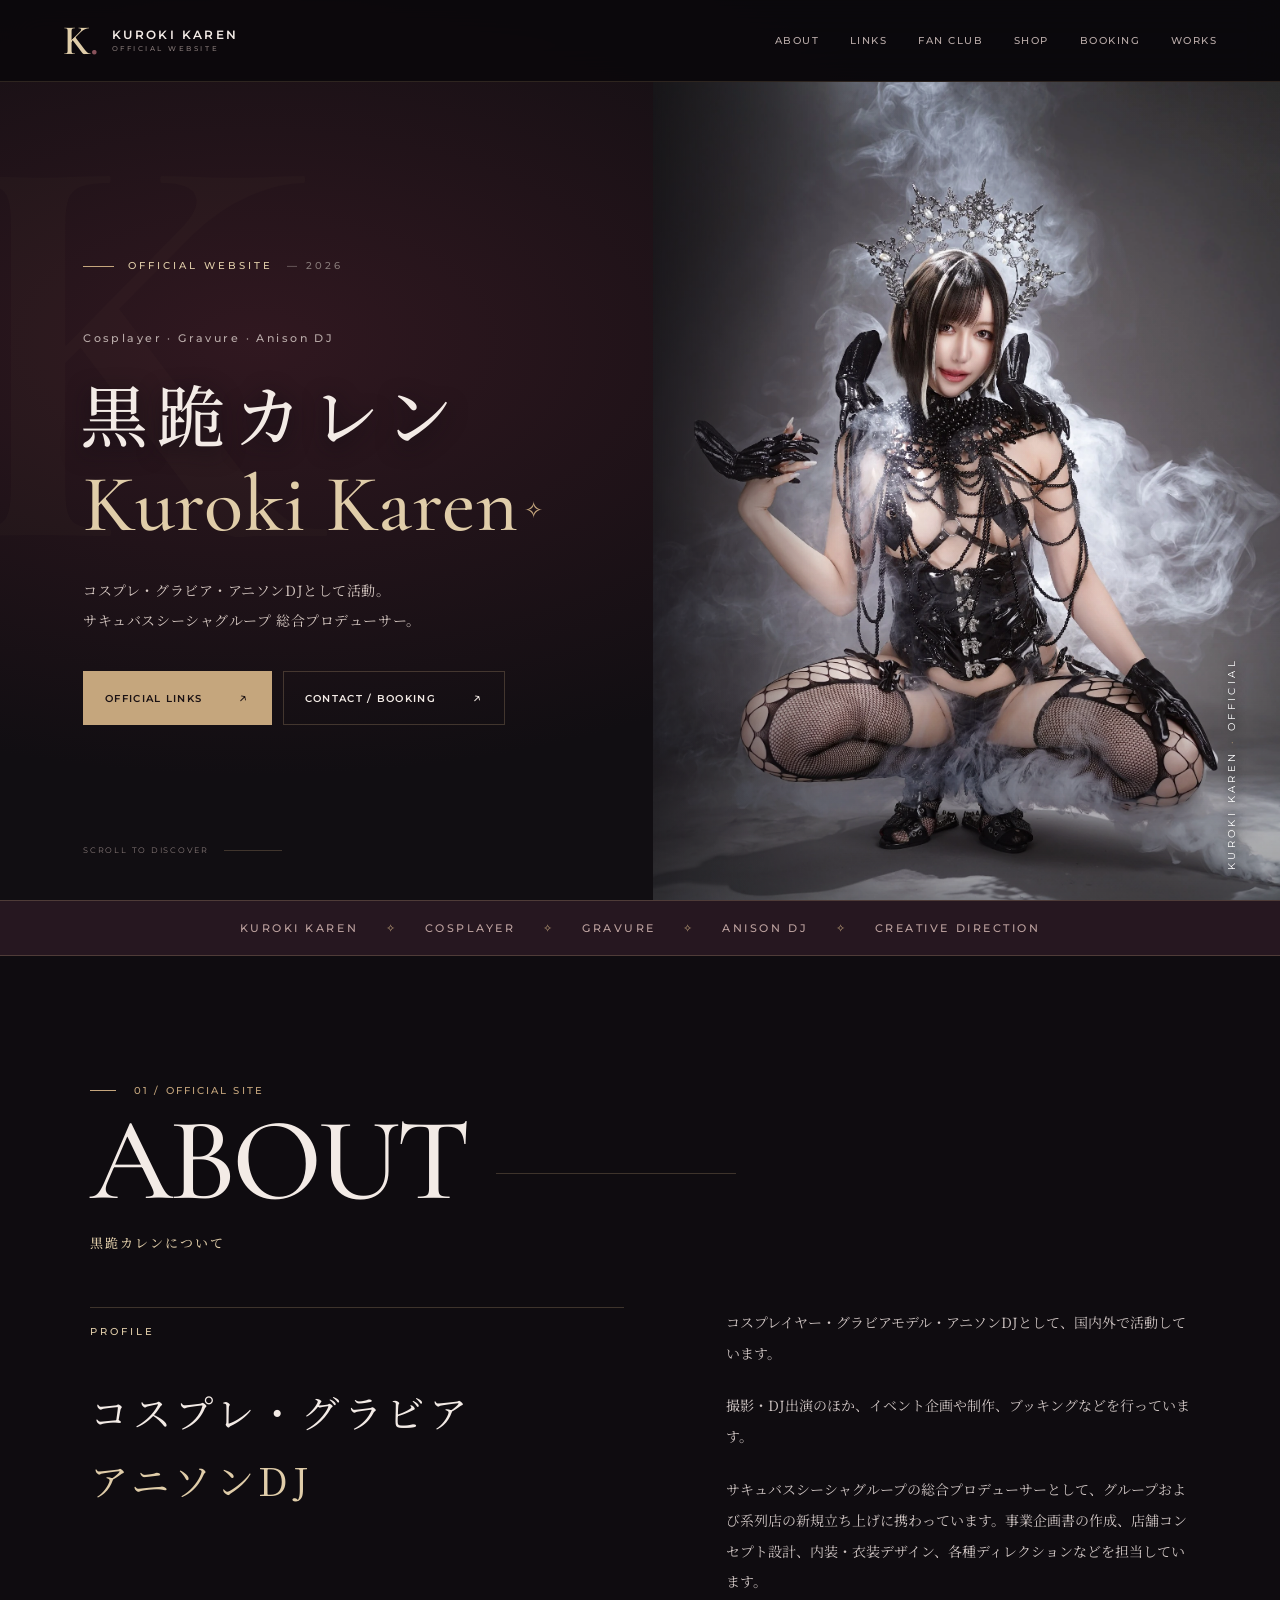
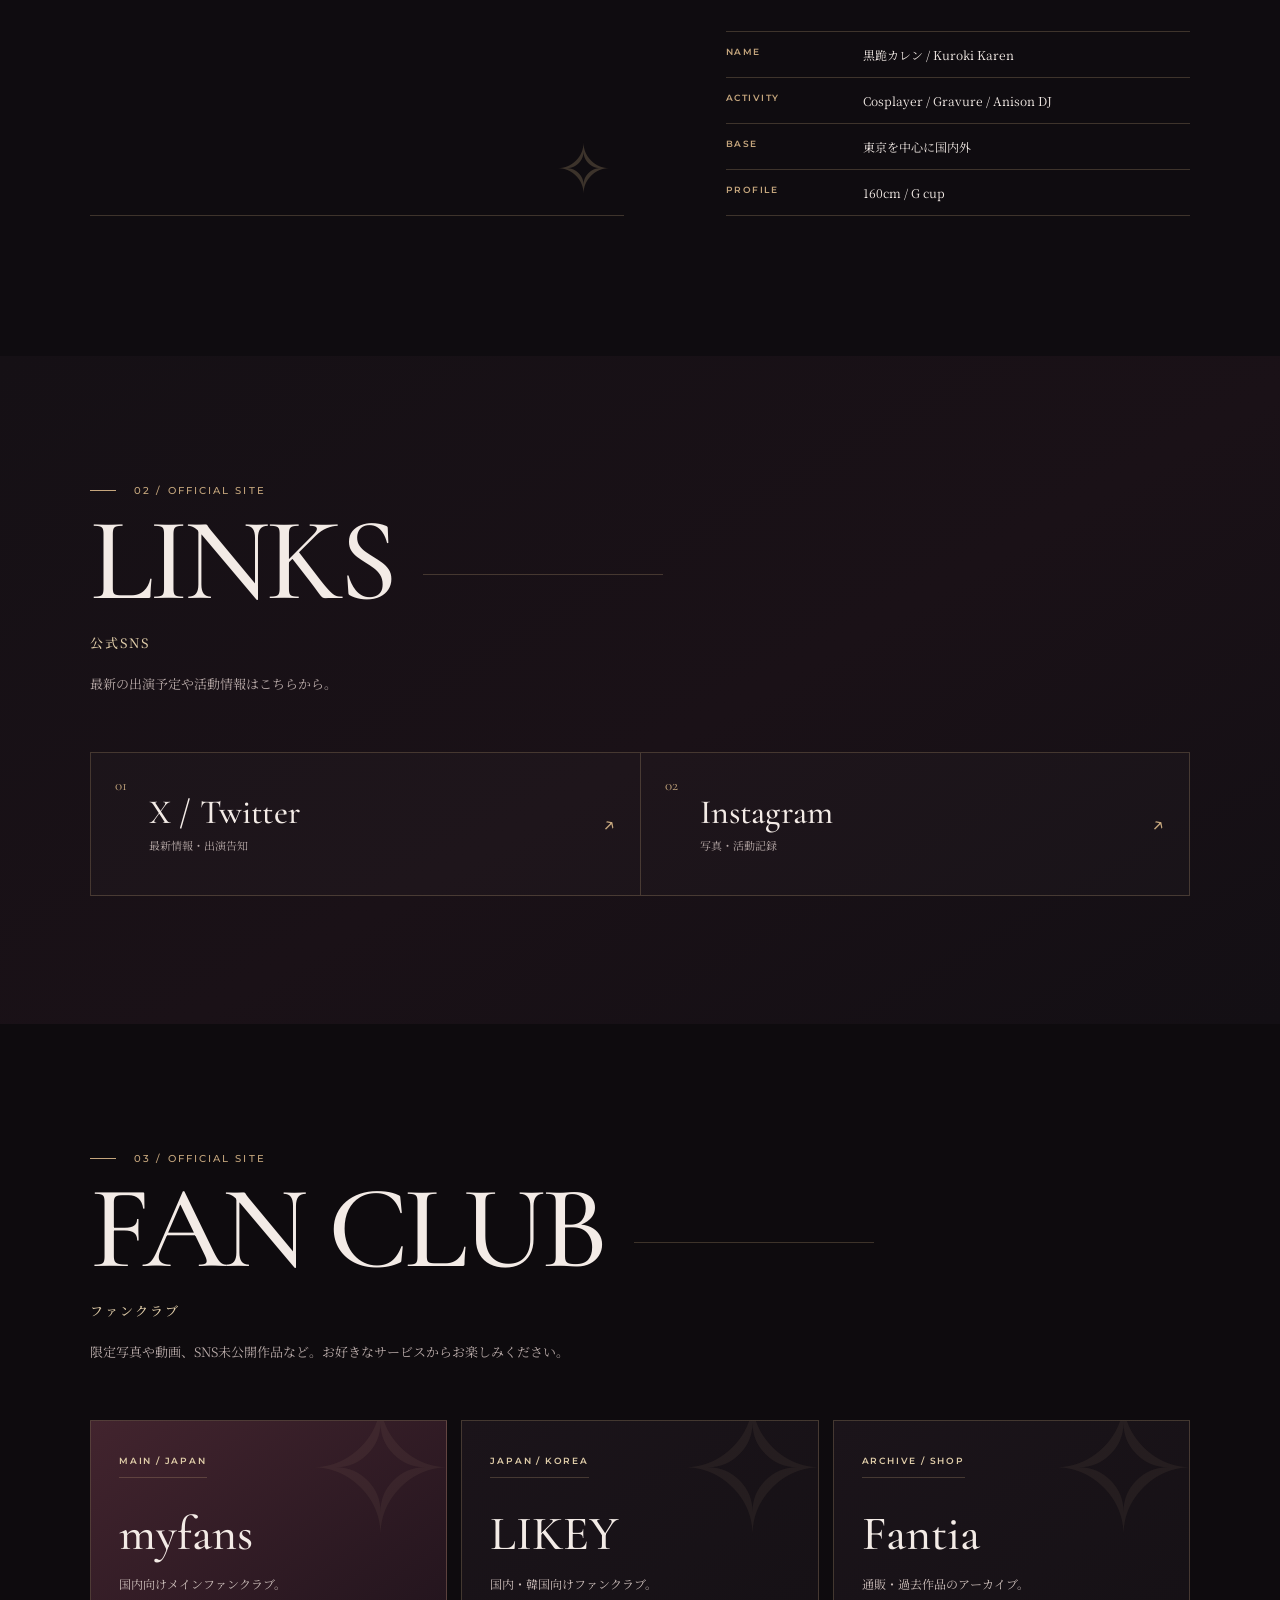
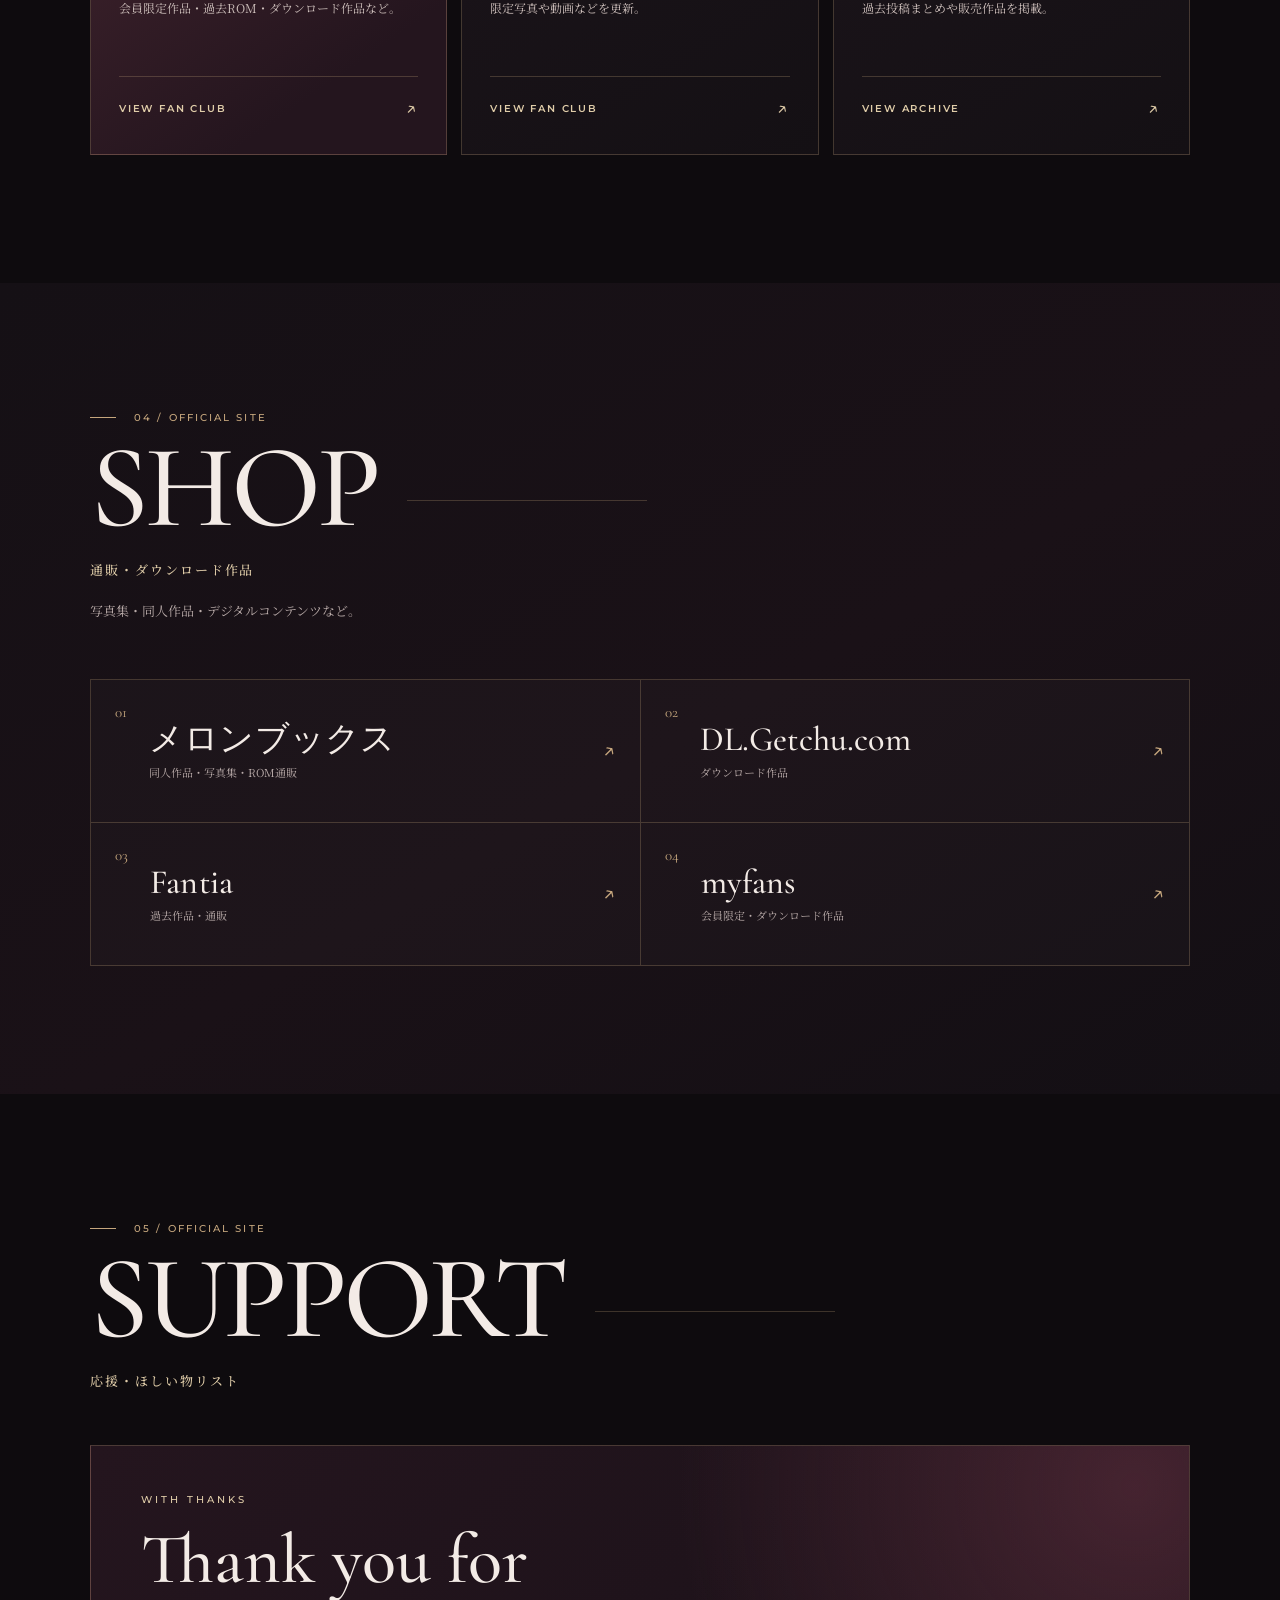
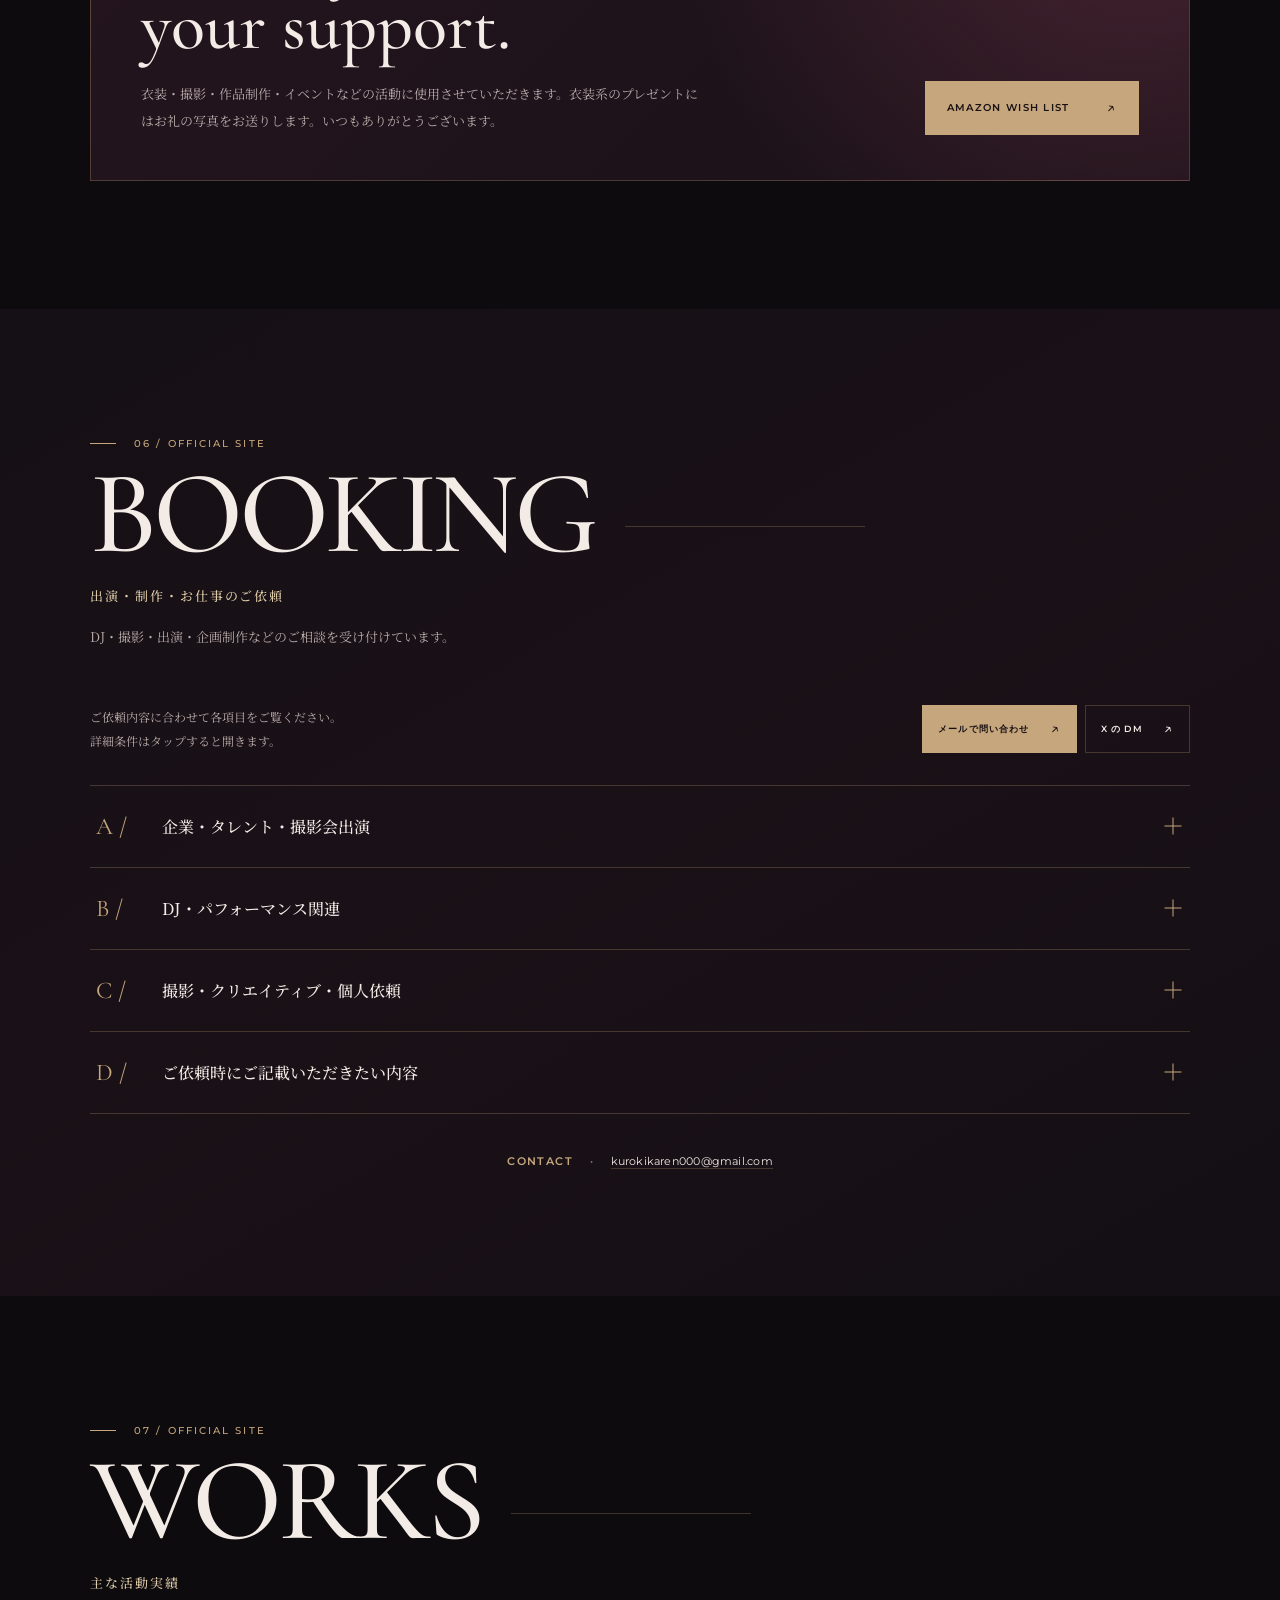
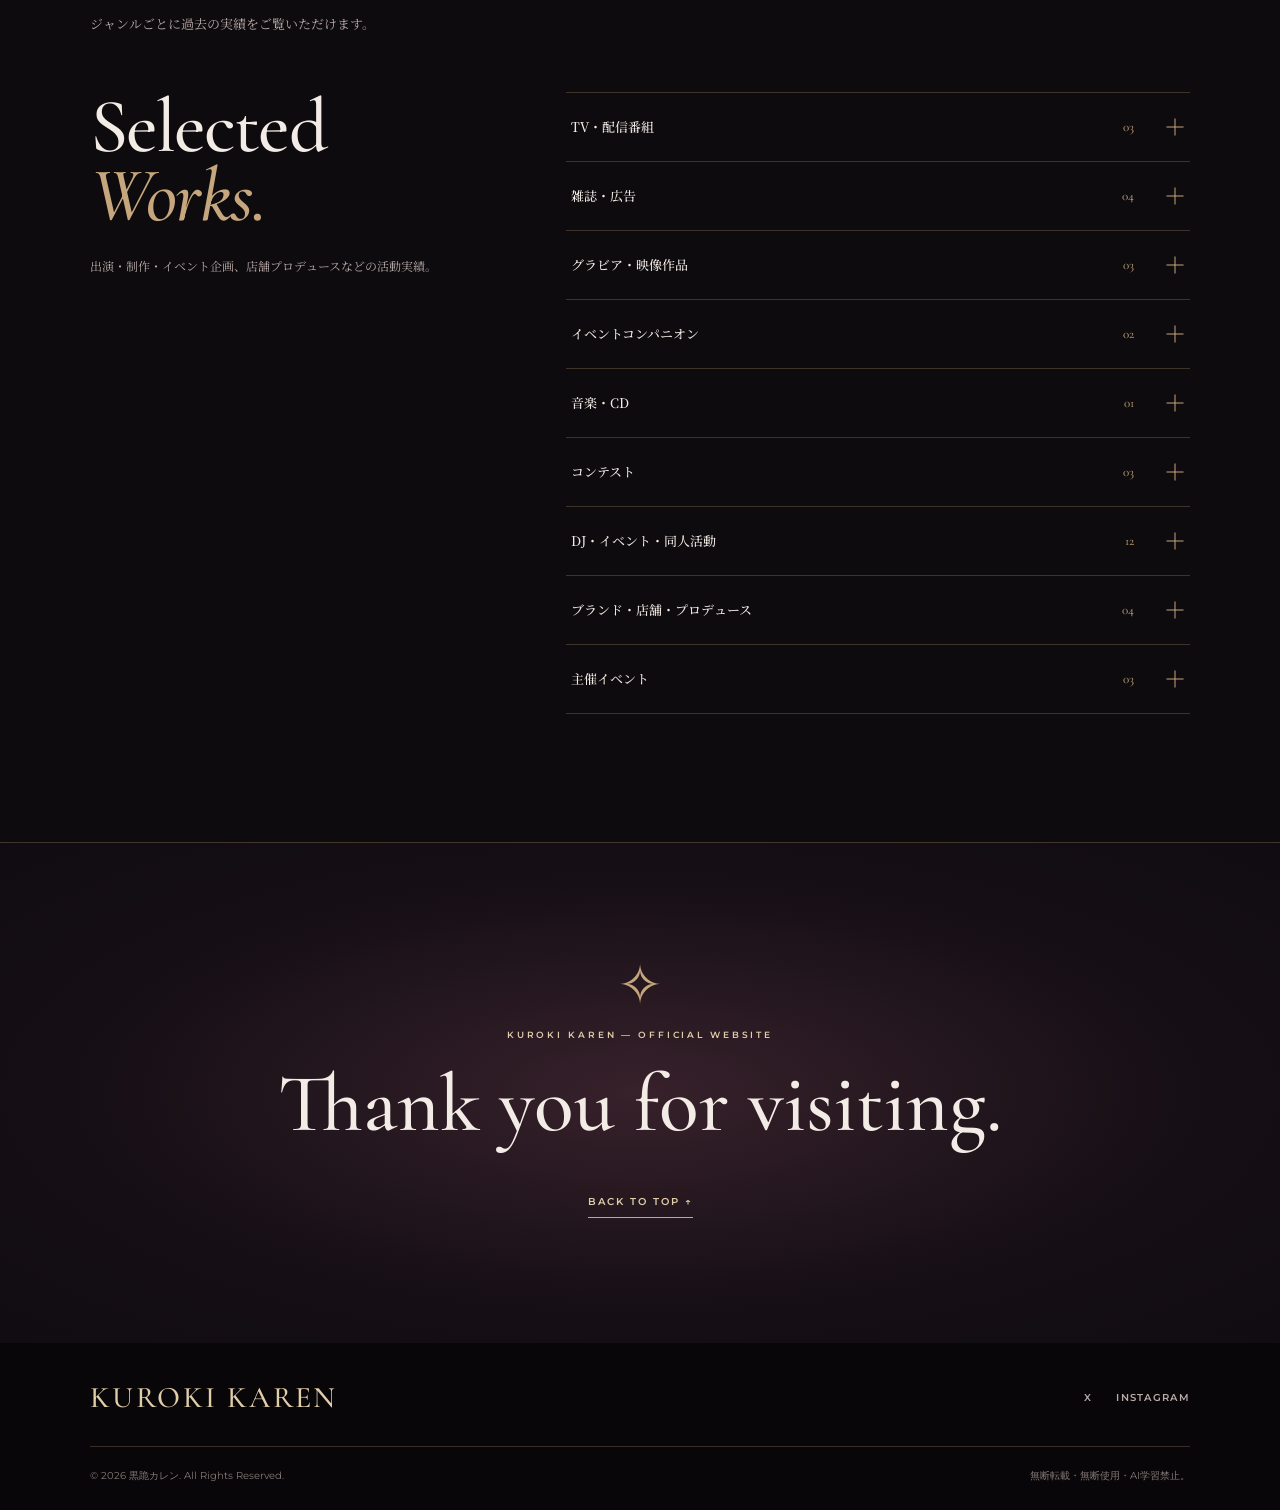
==== commit 6e79a8e4: "Add files via upload" ====
--- a/index.html
+++ b/index.html
@@ -7,10 +7,10 @@
 <meta name="description" content="黒跪カレン Kuroki Karen 公式サイト。コスプレイヤー、グラビア、アニソンDJ。SNS・ファンクラブ・作品・お仕事のご依頼はこちら。" />
 <meta name="theme-color" content="#0e0b0e" />
 <link rel="canonical" href="https://kurokikaren000.github.io/" />
-<link rel="icon" type="image/png" href="assets/favicon.png" />
-<link rel="apple-touch-icon" href="assets/favicon.png" />
-<meta property="og:type" content="website" /><meta property="og:title" content="黒跪カレン｜KUROKI KAREN OFFICIAL SITE" /><meta property="og:description" content="Cosplayer / Gravure / Anison DJ — 黒跪カレン 公式サイト" /><meta property="og:url" content="https://kurokikaren000.github.io/" /><meta property="og:image" content="https://kurokikaren000.github.io/assets/ogp.webp" />
-<meta name="twitter:card" content="summary_large_image" /><meta name="twitter:image" content="https://kurokikaren000.github.io/assets/ogp.webp" />
+<link rel="icon" type="image/png" href="favicon.png" />
+<link rel="apple-touch-icon" href="favicon.png" />
+<meta property="og:type" content="website" /><meta property="og:title" content="黒跪カレン｜KUROKI KAREN OFFICIAL SITE" /><meta property="og:description" content="Cosplayer / Gravure / Anison DJ — 黒跪カレン 公式サイト" /><meta property="og:url" content="https://kurokikaren000.github.io/" /><meta property="og:image" content="https://kurokikaren000.github.io/ogp.webp" />
+<meta name="twitter:card" content="summary_large_image" /><meta name="twitter:image" content="https://kurokikaren000.github.io/ogp.webp" />
 <link rel="preconnect" href="https://fonts.googleapis.com"><link rel="preconnect" href="https://fonts.gstatic.com" crossorigin>
 <link href="https://fonts.googleapis.com/css2?family=Cormorant+Garamond:wght@400;500;600;700&family=Noto+Serif+JP:wght@400;500;600&family=Montserrat:wght@400;500;600;700&display=swap" rel="stylesheet" />
 <link rel="stylesheet" href="style.css?v=20261023" />
@@ -25,7 +25,7 @@
 </header>
 <main id="main">
 <section class="hero" aria-labelledby="hero-title">
- <div class="hero-media"><img class="hero-image" src="assets/hero.webp" alt="黒い衣装と装飾冠をまといスモークに包まれた黒跪カレン" fetchpriority="high" width="1537" height="2048"/><div class="hero-image-shade"></div><div class="hero-image-sign">KUROKI KAREN <span>·</span> OFFICIAL</div></div>
+ <div class="hero-media"><img class="hero-image" src="hero.webp" alt="黒い衣装と装飾冠をまといスモークに包まれた黒跪カレン" fetchpriority="high" width="1537" height="2048"/><div class="hero-image-shade"></div><div class="hero-image-sign">KUROKI KAREN <span>·</span> OFFICIAL</div></div>
  <div class="hero-copy"><div class="hero-copy-inner"><div class="eyebrow"><i></i> OFFICIAL WEBSITE <span>— 2026</span></div><p class="hero-overline">Cosplayer · Gravure · Anison DJ</p><h1 id="hero-title">黒跪カレン</h1><p class="hero-roman">Kuroki Karen<span class="star">✧</span></p><p class="hero-intro">コスプレ・グラビア・アニソンDJとして活動。<br>サキュバスシーシャグループ 総合プロデューサー。</p><div class="hero-actions"><a class="button button-primary" href="#links">OFFICIAL LINKS <span>↗</span></a><a class="button button-ghost" href="#booking">CONTACT / BOOKING <span>↗</span></a></div></div><p class="hero-scroll"><span>SCROLL TO DISCOVER</span><i></i></p></div>
 </section>
 <div class="ticker" aria-hidden="true"><span>KUROKI KAREN <b>✧</b> COSPLAYER <b>✧</b> GRAVURE <b>✧</b> ANISON DJ <b>✧</b> CREATIVE DIRECTION</span></div>
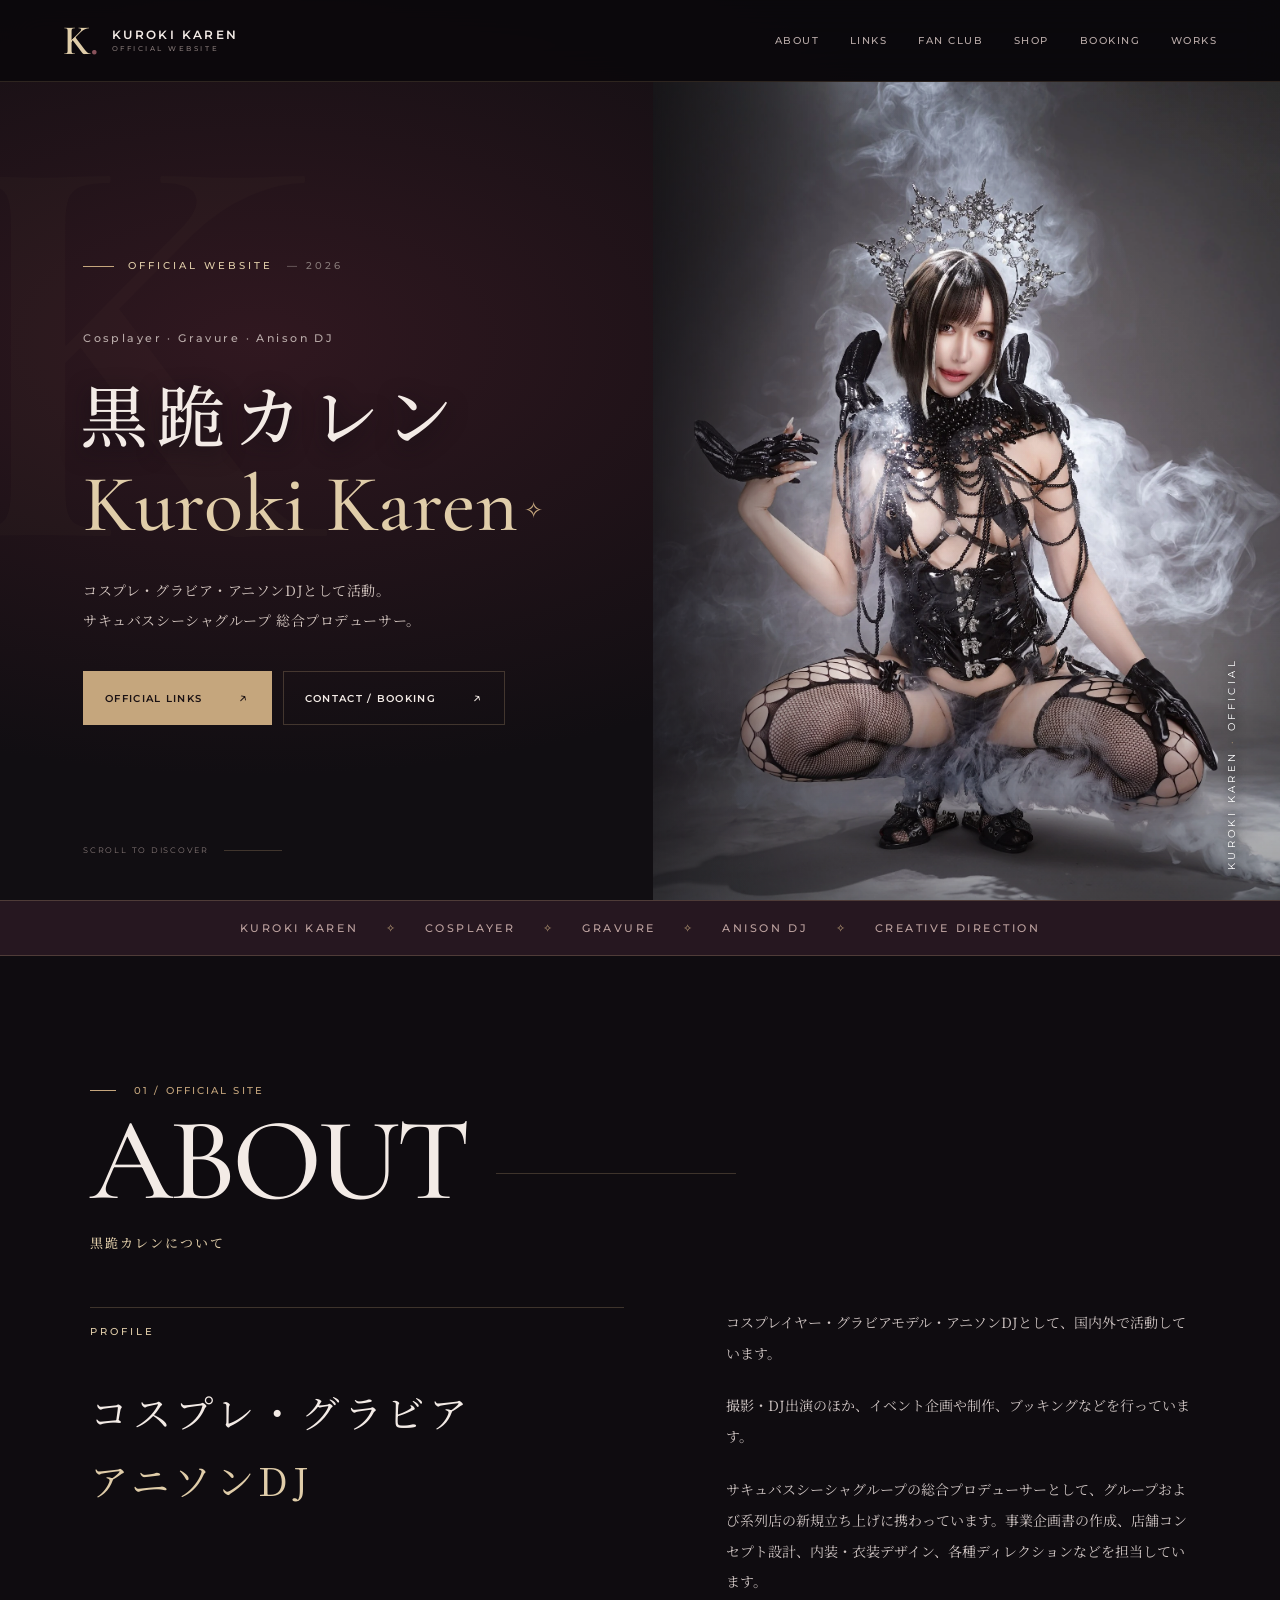
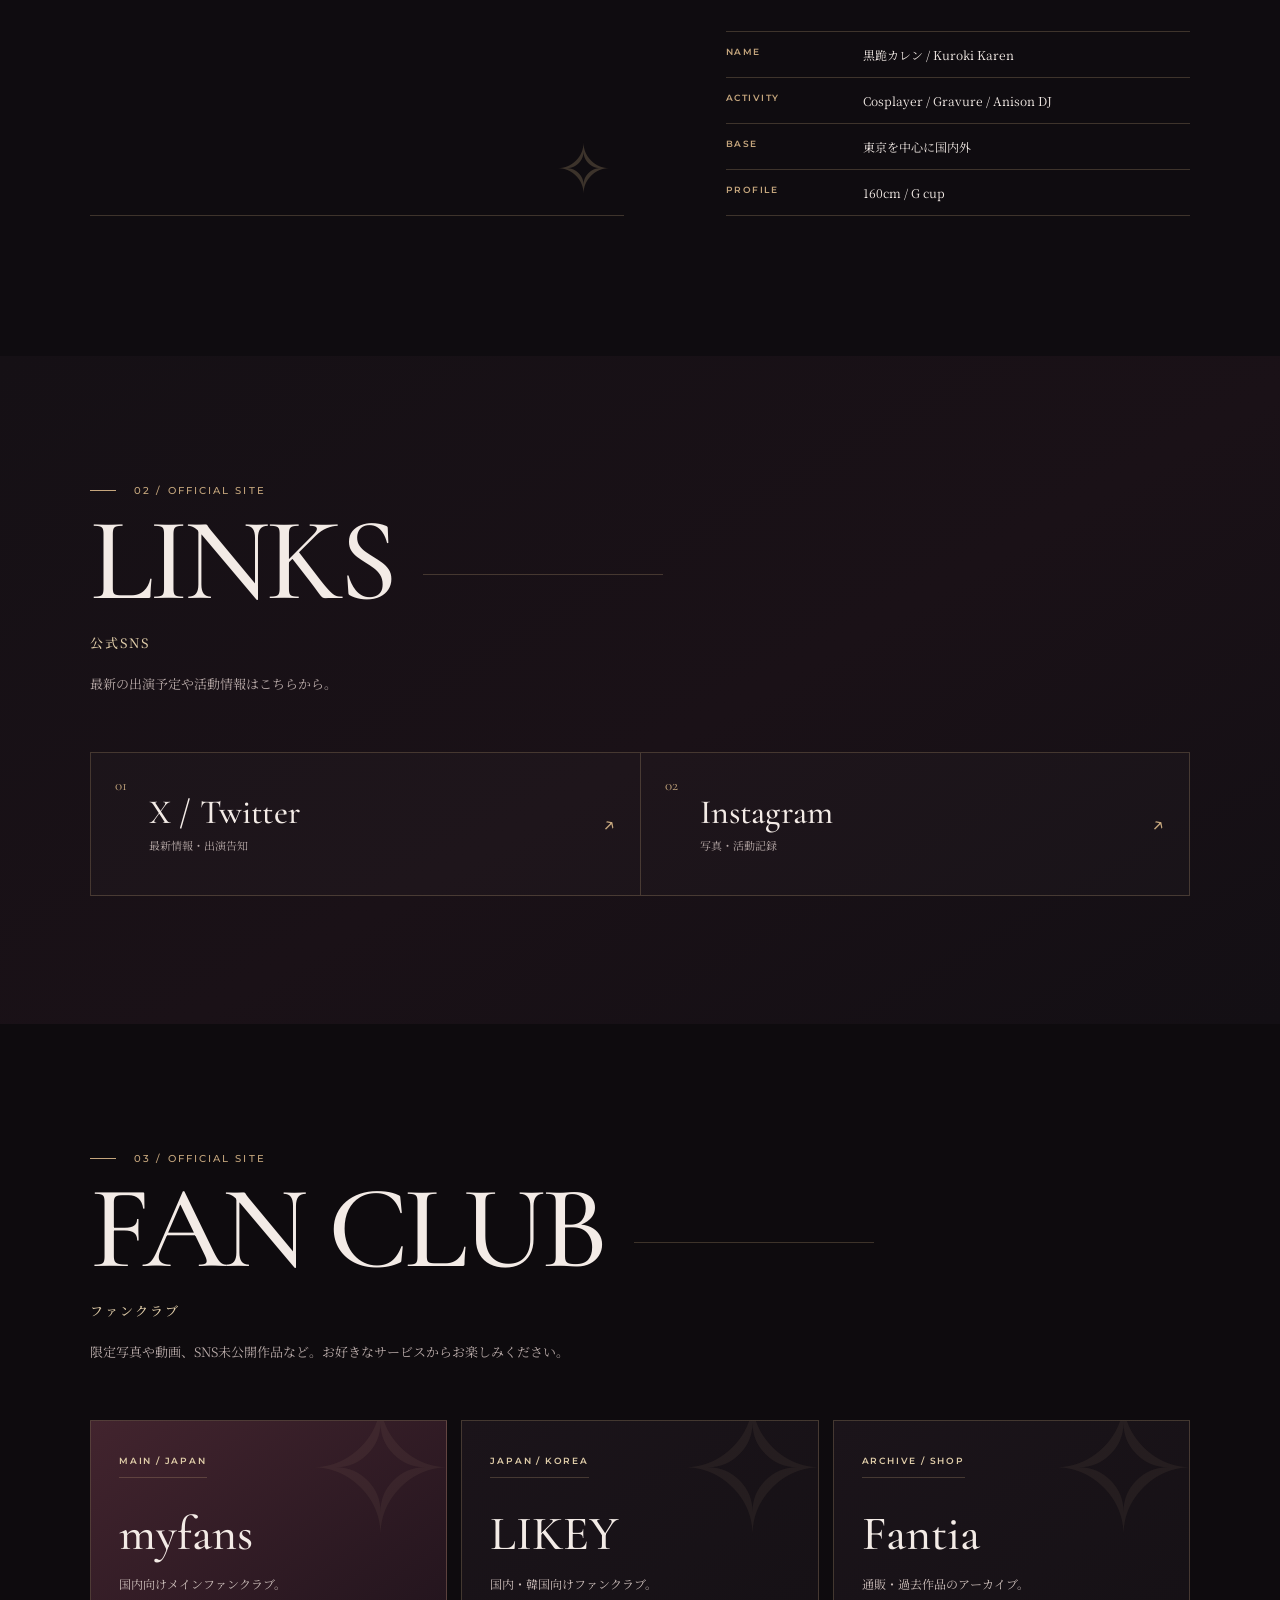
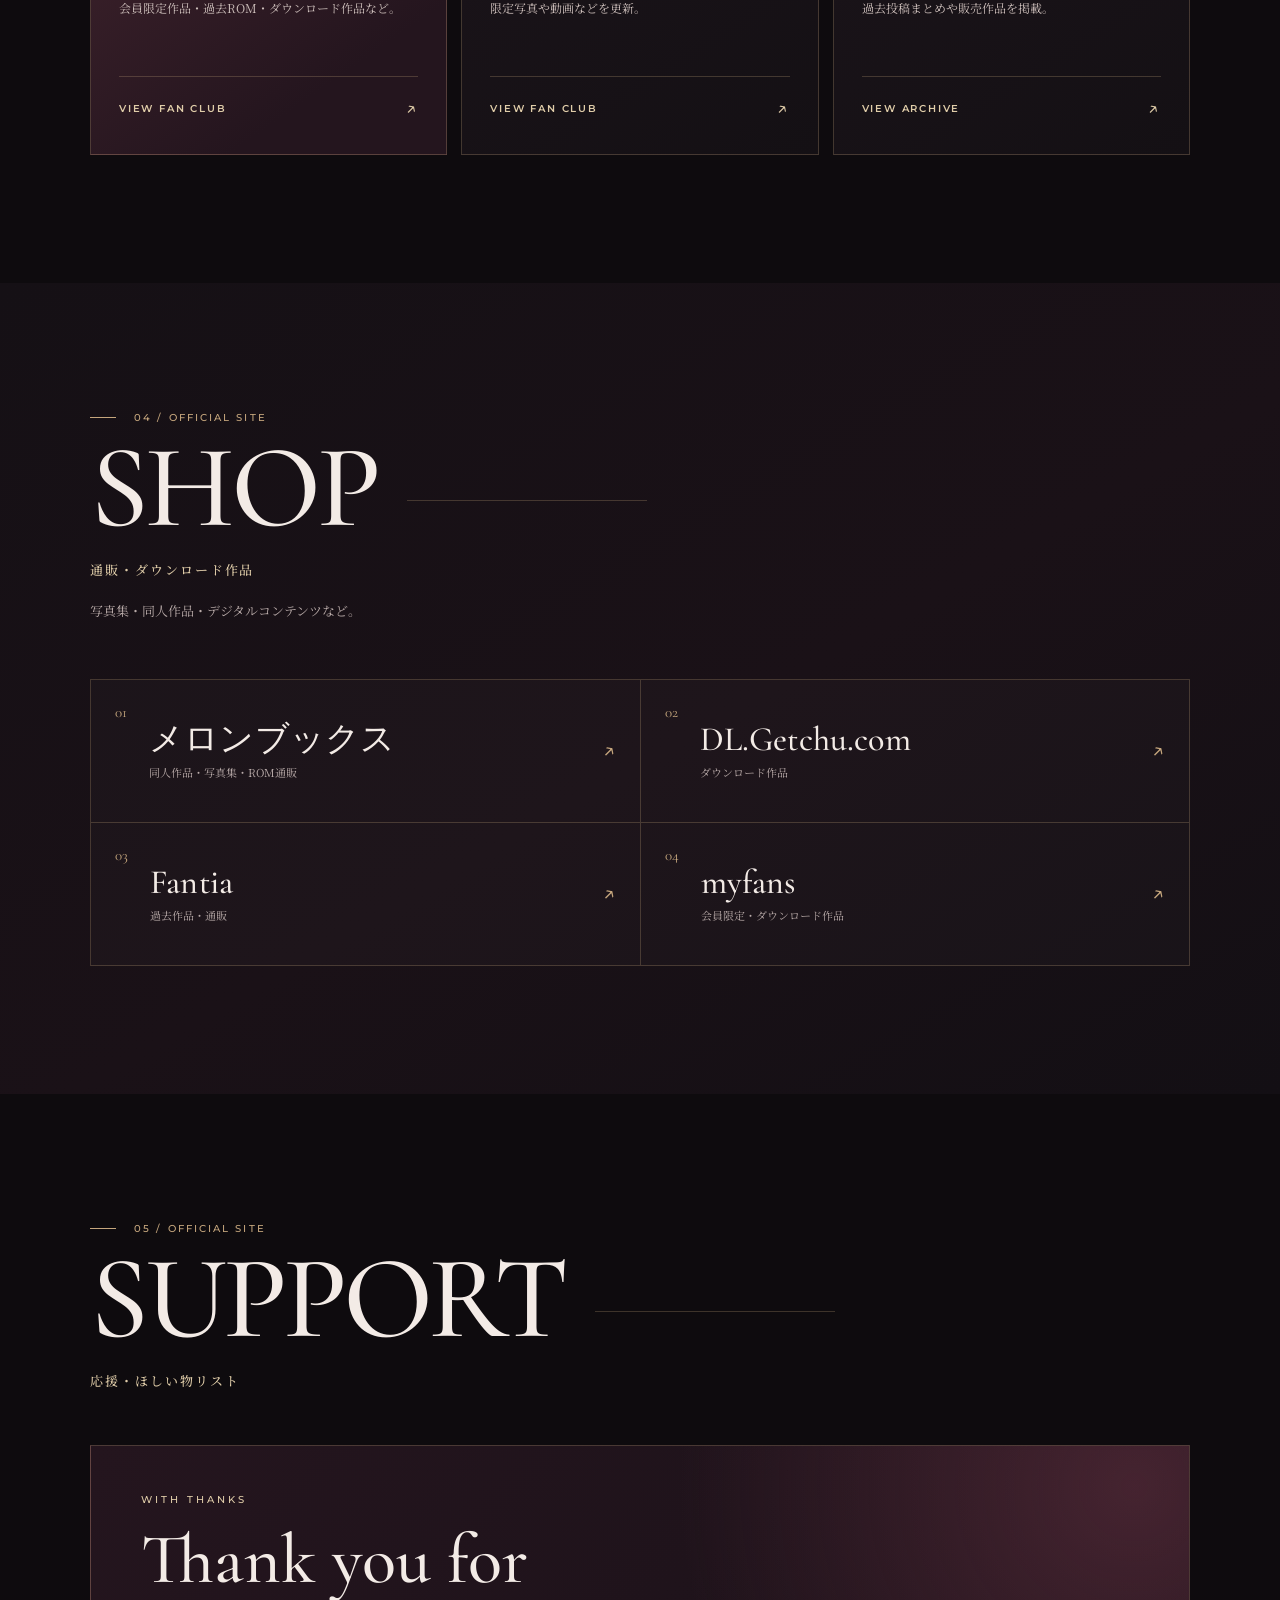
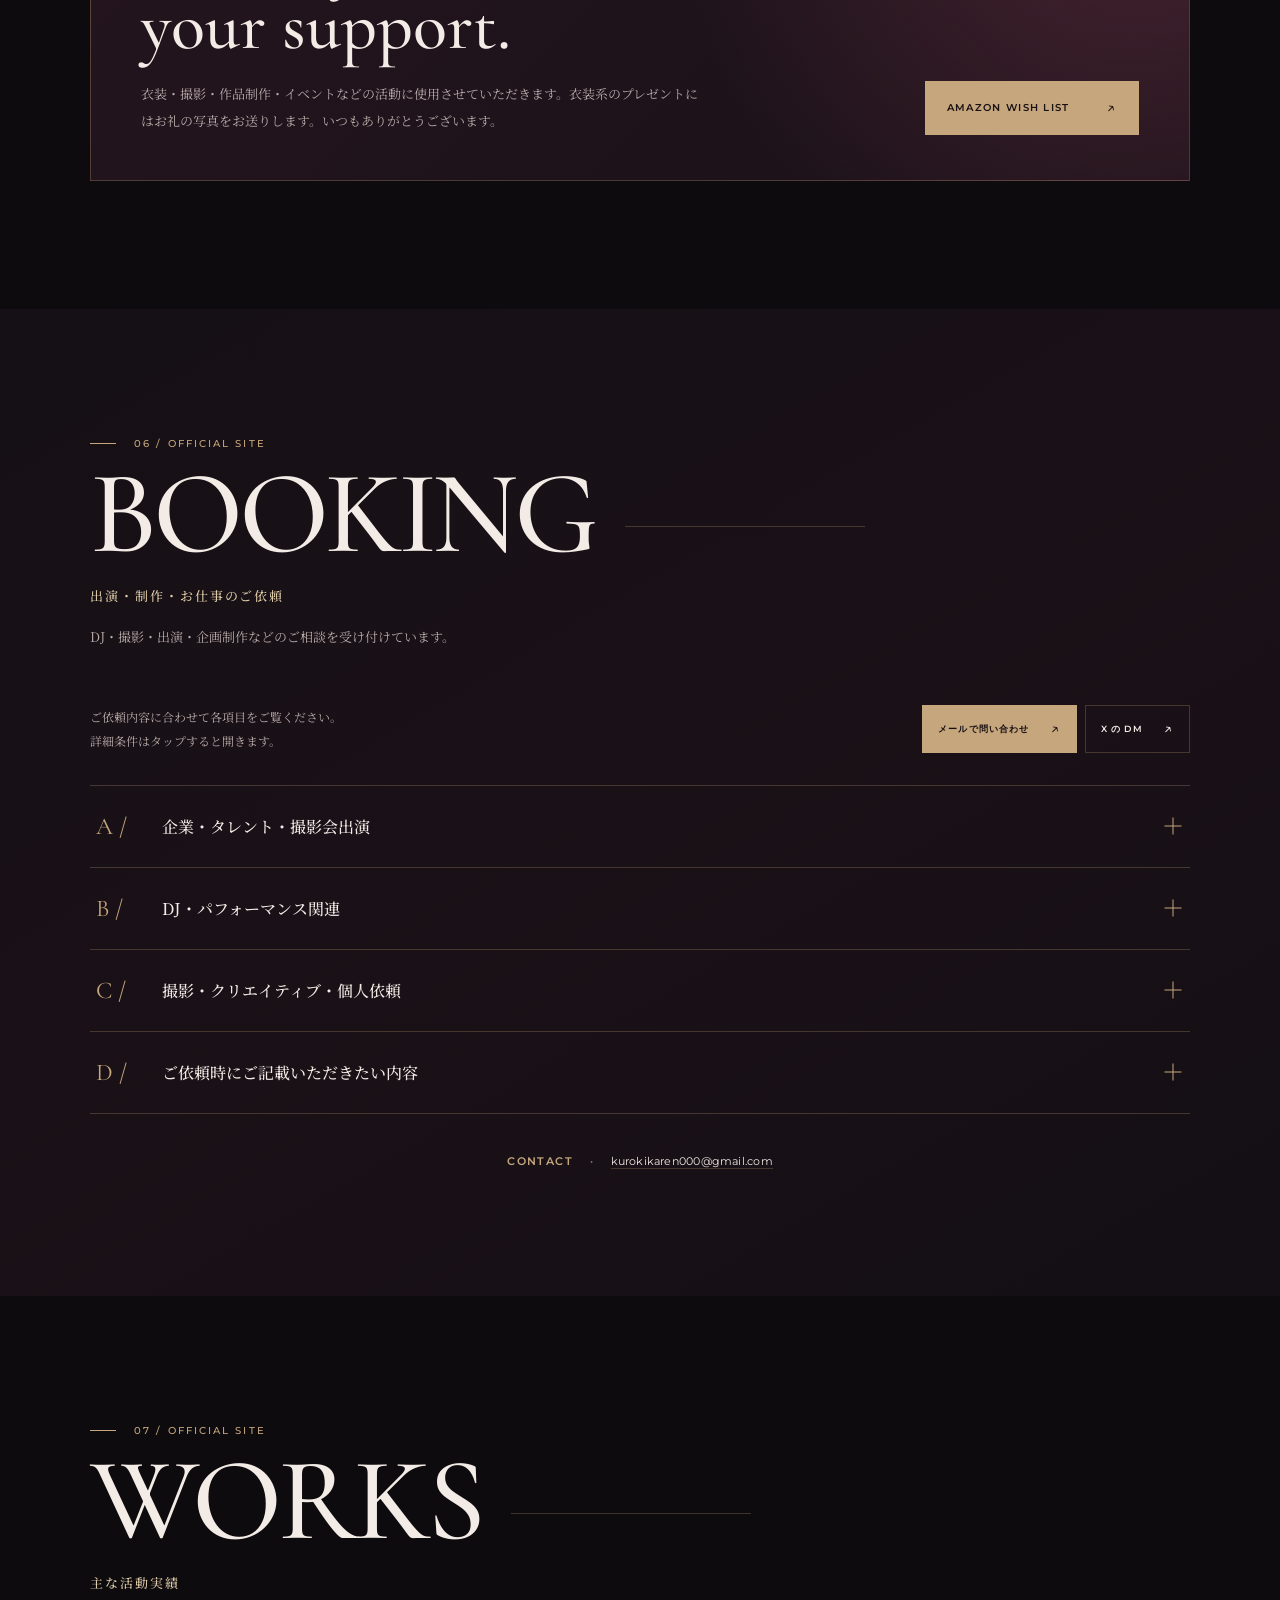
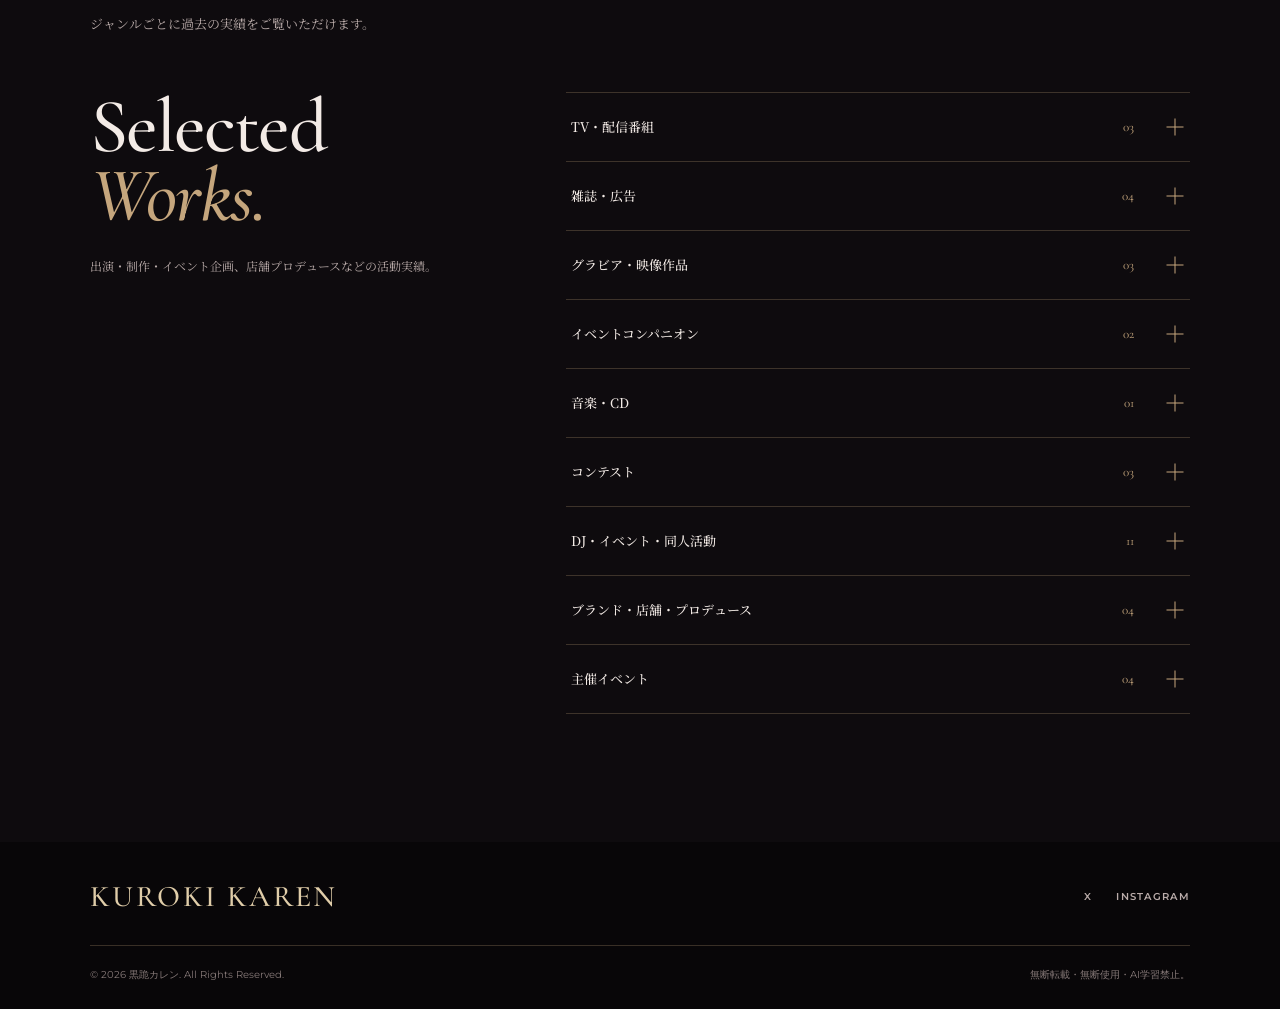
==== commit 73aae170: "Add files via upload" ====
--- a/index.html
+++ b/index.html
@@ -14,6 +14,11 @@
 <link rel="preconnect" href="https://fonts.googleapis.com"><link rel="preconnect" href="https://fonts.gstatic.com" crossorigin>
 <link href="https://fonts.googleapis.com/css2?family=Cormorant+Garamond:wght@400;500;600;700&family=Noto+Serif+JP:wght@400;500;600&family=Montserrat:wght@400;500;600;700&display=swap" rel="stylesheet" />
 <link rel="stylesheet" href="style.css?v=20261023" />
+<style>
+/* WORKS: event link is visible, keyboard-accessible and iPhone-tappable. */
+.work-list .work-event-link{color:var(--gold-pale);text-decoration:underline;text-underline-offset:4px;text-decoration-thickness:1px;display:inline-block;min-height:36px;padding:5px 0;font-weight:600;}
+.work-list .work-event-link:hover,.work-list .work-event-link:focus-visible{color:var(--gold);text-decoration-thickness:2px;}
+</style>
 </head>
 <body>
 <a class="skip-link" href="#main">本文へスキップ</a>
@@ -53,7 +58,7 @@
  <div class="section-title reveal"><div class="section-counter">06 / OFFICIAL SITE</div><h2 class="section-heading" id="booking-title">BOOKING<span class="title-line" aria-hidden="true"></span></h2><p class="section-ja">出演・制作・お仕事のご依頼</p><p class="section-desc">DJ・撮影・出演・企画制作などのご相談を受け付けています。</p></div>
  <div class="booking-heading reveal"><p>ご依頼内容に合わせて各項目をご覧ください。<br>詳細条件はタップすると開きます。</p><div class="booking-cta"><a class="button button-primary" href="mailto:kurokikaren000@gmail.com?subject=%E5%87%BA%E6%BC%94%E3%83%BB%E3%81%8A%E4%BB%95%E4%BA%8B%E3%81%AE%E3%81%94%E4%BE%9D%E9%A0%BC">メールで問い合わせ <span>↗</span></a><a class="button button-ghost" href="https://x.com/kuroki_karen" target="_blank" rel="noopener noreferrer">X の DM <span>↗</span></a></div></div>
  <div class="accordion-list reveal">
- <details class="booking-detail"><summary><span class="detail-num">A /</span><span>企業・タレント・撮影会出演</span><span class="plus" aria-hidden="true"></span></summary><div class="detail-inner"><p>コンパニオン、モデル、MC、グラビア、イベントプロデュースなど</p><dl class="rate-list"><div><dt>お問い合わせ窓口</dt><dd>XのDM、またはメール</dd></div><div><dt>撮影会の報酬条件</dt><dd>基本的に、手取り額がバック率70％以下となる案件はお断りしております。</dd></div></dl><p class="small-note">その他もお気軽にご相談ください。</p></div></details>
+ <details class="booking-detail"><summary><span class="detail-num">A /</span><span>企業・タレント・撮影会出演</span><span class="plus" aria-hidden="true"></span></summary><div class="detail-inner"><p>コンパニオン、モデル、MC、Youtube、グラビア、イベントプロデュースなど</p><dl class="rate-list"><div><dt>お問い合わせ窓口</dt><dd>XのDM、またはメール</dd></div><div><dt>撮影会の報酬条件</dt><dd>基本的に、手取り額がバック率70％以下となる案件はお断りしております。</dd></div></dl><p class="small-note">その他もお気軽にご相談ください。</p></div></details>
  <details class="booking-detail"><summary><span class="detail-num">B /</span><span>DJ・パフォーマンス関連</span><span class="plus" aria-hidden="true"></span></summary><div class="detail-inner"><p>DJ、パーティーガール、イベントプロデュース、ブッキングなど</p><dl class="rate-list"><div><dt>DJ出演</dt><dd>10,000円〜＋交通費</dd></div><div><dt>テキーラガール / パーティーガール</dt><dd>固定10,000円〜＋販売バック</dd></div><div><dt>イベントプロデュース / ブッキング</dt><dd>内容・規模・拘束時間により応相談</dd></div></dl><p class="small-note">イベント規模、拘束時間、遠征の有無などにより料金は別途ご相談可能です。お問い合わせ窓口：XのDM。</p></div></details>
  <details class="booking-detail"><summary><span class="detail-num">C /</span><span>撮影・クリエイティブ・個人依頼</span><span class="plus" aria-hidden="true"></span></summary><div class="detail-inner"><p>個人撮影、デザイン、ROM表紙制作、イラスト制作、同人イベント売り子など</p><dl class="rate-list"><div><dt>個人リクエスト撮影｜私服などの屋外撮影</dt><dd>1時間 10,000円</dd></div><div><dt>個人リクエスト撮影｜セクシー衣装の室内撮影</dt><dd>1時間 15,000円前後</dd></div><div><dt>動画撮影オプション</dt><dd>＋5,000円 / 1時間</dd></div><div><dt>同人イベントの売り子</dt><dd>基本15,000円〜＋往復交通費</dd></div><div><dt>ROM表紙制作</dt><dd>5,000円〜</dd></div><div><dt>カラーイラスト制作</dt><dd>背景なし・キャラクター単体 10,000円〜</dd></div></dl><h4 class="inner-subtitle">個人撮影の重要事項</h4><ul class="plain-list"><li>ヌード撮影はお受けしておりません。</li><li>撮影データの無断販売・無断掲載は禁止です。</li><li>掲載時はレタッチおよび事前確認が必須です。</li><li>スタジオ代はご依頼者様のご負担となります。</li><li>撮影内容・衣装・場所によってはお受けできない場合があります。</li></ul><p class="small-note">ROM表紙制作はリテイク1回まで、納期は2週間〜1か月程度です。商用利用の場合は内容により料金が変動します。その他詳細はXのDMにてご相談ください。</p></div></details>
  <details class="booking-detail"><summary><span class="detail-num">D /</span><span>ご依頼時にご記載いただきたい内容</span><span class="plus" aria-hidden="true"></span></summary><div class="detail-inner"><ul class="plain-list"><li>案件名・イベント名</li><li>開催日または希望日時</li><li>会場・撮影場所・地域</li><li>出演時間・撮影時間・拘束時間</li><li>依頼内容</li><li>出演料・ご予算</li><li>交通費・宿泊費の条件</li><li>撮影内容・衣装</li><li>撮影データの掲載・使用範囲</li><li>ご担当者様名</li><li>ご連絡先</li></ul></div></details>
@@ -62,11 +67,11 @@
 </div></section>
 <section id="works" class="section" aria-labelledby="works-title"><div class="section-inner">
  <div class="section-title reveal"><div class="section-counter">07 / OFFICIAL SITE</div><h2 class="section-heading" id="works-title">WORKS<span class="title-line" aria-hidden="true"></span></h2><p class="section-ja">主な活動実績</p><p class="section-desc">ジャンルごとに過去の実績をご覧いただけます。</p></div>
- <div class="works-layout"><div class="works-lead reveal"><p class="works-big">Selected<br><em>Works.</em></p><p>出演・制作・イベント企画、店舗プロデュースなどの活動実績。</p></div><div class="works-list reveal"><details class="work-accordion"><summary><span>TV・配信番組</span><span class="work-count">03</span><span class="plus" aria-hidden="true"></span></summary><ul class="work-list"><li>Tokyo MX「エスエス」商品紹介コーナー レギュラー出演</li><li>Tokyo MX「エスエス」年明けカウントダウン エキストラ出演</li><li>FRESH!「うにいかTV」メインMC・冠番組出演</li></ul></details><details class="work-accordion"><summary><span>雑誌・広告</span><span class="work-count">04</span><span class="plus" aria-hidden="true"></span></summary><ul class="work-list"><li>「実話ナックルズGOLD」3月号 グラビア掲載</li><li>dazzystore 歌舞伎町ハロウィン ドレス衣装広告モデル</li><li>「月刊コミックZERO-SUM」裏表紙 コスプレ掲載</li><li>「2025コスホリックSPECIAL」Fantia広告モデル掲載</li></ul></details><details class="work-accordion"><summary><span>グラビア・映像作品</span><span class="work-count">03</span><span class="plus" aria-hidden="true"></span></summary><ul class="work-list"><li>DMMDL VR「Apartment Days! act1 黒跪カレン」出演</li><li>DMMDL VR「Apartment Days! act2 黒跪カレン」出演</li><li>NIKKE C105公式動画 ラピ役出演</li></ul></details><details class="work-accordion"><summary><span>イベントコンパニオン</span><span class="work-count">02</span><span class="plus" aria-hidden="true"></span></summary><ul class="work-list"><li>イギリス「HYPER JAPAN 2019」日本代表コスプレイヤー</li><li>シャドウバース アルテマ杯 コンパニオン／アルビダ役</li></ul></details><details class="work-accordion"><summary><span>音楽・CD</span><span class="work-count">01</span><span class="plus" aria-hidden="true"></span></summary><ul class="work-list"><li>PariPismオリジナル楽曲「TEEN☆POP」メインボーカル（楽曲制作：まろん / IOSYS）</li></ul></details><details class="work-accordion"><summary><span>コンテスト</span><span class="work-count">03</span><span class="plus" aria-hidden="true"></span></summary><ul class="work-list"><li>TENGA ハロウィンコスプレコンテスト 優勝</li><li>アニクラJAM 第2回コスプレコンテスト 優勝</li><li>COSCREAM 2019 コスプレコンテスト 準優勝</li></ul></details><details class="work-accordion"><summary><span>DJ・イベント・同人活動</span><span class="work-count">12</span><span class="plus" aria-hidden="true"></span></summary><ul class="work-list"><li>TENGA × 原宿ビットシアター トークショー ゲスト出演</li><li>歌舞伎町「PariPism」レギュラー出演（2016〜2018）</li><li>肉フェス TOKYO 2017 WONDERLAND 出演</li><li>夏の宴・冬の宴 出演</li><li>泡パ GIRLS SUMMER（club asia）出演</li><li>アニクラTMA 出演</li><li>2024 夏の宴 BLACK STAGE DJ出演</li><li>「ガヴリールドロップアウト」原作者・うかみ先生スペースにて売り子</li><li>東方サークル「冷女又」るなてぃっく先生スペースにて売り子</li><li>マカオ「IF同人文化祭15」DJ出演</li><li>肉フェス2025 やぐらステージ DJ出演</li><li>シンガポール「Costica Indies+ 2025」DJ出演</li></ul></details><details class="work-accordion"><summary><span>ブランド・店舗・プロデュース</span><span class="work-count">04</span><span class="plus" aria-hidden="true"></span></summary><ul class="work-list"><li>AngelShisha WINGS 店長</li><li>持ち運びシーシャ「SLASH」公式アンバサダー</li><li>サキュバスシーシャグループ 総合プロデューサー（グループ・系列店の新規立ち上げ、コンセプト設計、内装・衣装デザイン、各種ディレクション）</li><li>六本木バーレスク主催「#ヤバイがすぎる」イベントプロデュース・ブッキング担当</li></ul></details><details class="work-accordion"><summary><span>主催イベント</span><span class="work-count">03</span><span class="plus" aria-hidden="true"></span></summary><ul class="work-list"><li>女音</li><li>アニマッド</li><li>GeekBash</li></ul></details></div></div>
+ <div class="works-layout"><div class="works-lead reveal"><p class="works-big">Selected<br><em>Works.</em></p><p>出演・制作・イベント企画、店舗プロデュースなどの活動実績。</p></div><div class="works-list reveal"><details class="work-accordion"><summary><span>TV・配信番組</span><span class="work-count">03</span><span class="plus" aria-hidden="true"></span></summary><ul class="work-list"><li>Tokyo MX「エスエス」商品紹介コーナー レギュラー出演</li><li>Tokyo MX「エスエス」年明けカウントダウン エキストラ出演</li><li>FRESH!「うにいかTV」メインMC・冠番組出演</li></ul></details><details class="work-accordion"><summary><span>雑誌・広告</span><span class="work-count">04</span><span class="plus" aria-hidden="true"></span></summary><ul class="work-list"><li>「実話ナックルズGOLD」3月号 グラビア掲載</li><li>dazzystore 歌舞伎町ハロウィン ドレス衣装広告モデル</li><li>「月刊コミックZERO-SUM」裏表紙 コスプレ掲載</li><li>「2025コスホリックSPECIAL」Fantia広告モデル掲載</li></ul></details><details class="work-accordion"><summary><span>グラビア・映像作品</span><span class="work-count">03</span><span class="plus" aria-hidden="true"></span></summary><ul class="work-list"><li>DMMDL VR「Apartment Days! act1 黒跪カレン」出演</li><li>DMMDL VR「Apartment Days! act2 黒跪カレン」出演</li><li>NIKKE C105公式動画 ラピ役出演</li></ul></details><details class="work-accordion"><summary><span>イベントコンパニオン</span><span class="work-count">02</span><span class="plus" aria-hidden="true"></span></summary><ul class="work-list"><li>イギリス「HYPER JAPAN 2019」日本代表コスプレイヤー</li><li>シャドウバース アルテマ杯 コンパニオン／アルビダ役</li></ul></details><details class="work-accordion"><summary><span>音楽・CD</span><span class="work-count">01</span><span class="plus" aria-hidden="true"></span></summary><ul class="work-list"><li>PariPismオリジナル楽曲「TEEN☆POP」メインボーカル（楽曲制作：まろん / IOSYS）</li></ul></details><details class="work-accordion"><summary><span>コンテスト</span><span class="work-count">03</span><span class="plus" aria-hidden="true"></span></summary><ul class="work-list"><li>TENGA ハロウィンコスプレコンテスト 優勝</li><li>アニクラJAM 第2回コスプレコンテスト 優勝</li><li>COSCREAM 2019 コスプレコンテスト 準優勝</li></ul></details><details class="work-accordion"><summary><span>DJ・イベント・同人活動</span><span class="work-count">11</span><span class="plus" aria-hidden="true"></span></summary><ul class="work-list"><li>TENGA × 原宿ビットシアター トークショー ゲスト出演</li><li>歌舞伎町「PariPism」レギュラー出演（2016〜2018）</li><li>肉フェス TOKYO 2017 WONDERLAND 出演</li><li>夏の宴・冬の宴 出演</li><li>泡パ GIRLS SUMMER（club asia）出演</li><li>アニクラTMA 出演</li><li>2024 夏の宴 BLACK STAGE DJ出演</li><li>「ガヴリールドロップアウト」原作者・うかみ先生スペースにて売り子</li><li>マカオ「IF同人文化祭15」DJ出演</li><li>肉フェス2025 やぐらステージ DJ出演</li><li>シンガポール「Costica Indies+ 2025」DJ出演</li></ul></details><details class="work-accordion"><summary><span>ブランド・店舗・プロデュース</span><span class="work-count">04</span><span class="plus" aria-hidden="true"></span></summary><ul class="work-list"><li>サキュバスシーシャグループ 総合プロデューサー（グループ・系列店の新規立ち上げ、コンセプト設計、内装・衣装デザイン、各種ディレクション）</li><li>AngelShisha WINGS 店長</li><li>持ち運びシーシャ「SLASH」公式アンバサダー</li><li>六本木バーレスク主催「#ヤバイがすぎる」イベントプロデュース・ブッキング担当</li></ul></details><details class="work-accordion"><summary><span>主催イベント</span><span class="work-count">04</span><span class="plus" aria-hidden="true"></span></summary><ul class="work-list"><li><a class="work-event-link" href="https://animad-official.github.io/" target="_blank" rel="noopener noreferrer" aria-label="アニマッド公式サイトを開く">アニマッド ↗</a></li><li>あにらふぃ～</li><li>女音</li><li>GeekBash</li></ul></details></div></div>
 </div></section>
-<section class="closing"><p class="closing-star">✧</p><p class="closing-label">KUROKI KAREN — OFFICIAL WEBSITE</p><h2>Thank you for visiting.</h2><a href="#top" class="closing-back">BACK TO TOP ↑</a></section>
+
 </main>
 <footer class="site-footer"><div class="footer-line"><span>KUROKI KAREN</span><div><a href="https://x.com/kuroki_karen" target="_blank" rel="noopener noreferrer" class="">X</a> <a href="https://www.instagram.com/kuroki_karen/" target="_blank" rel="noopener noreferrer" class="">INSTAGRAM</a></div></div><div class="footer-bottom"><span>© <span id="year">2026</span> 黒跪カレン. All Rights Reserved.</span><span>無断転載・無断使用・AI学習禁止。</span></div></footer>
 <script src="script.js" defer></script>
 </body>
-</html>+</html>
